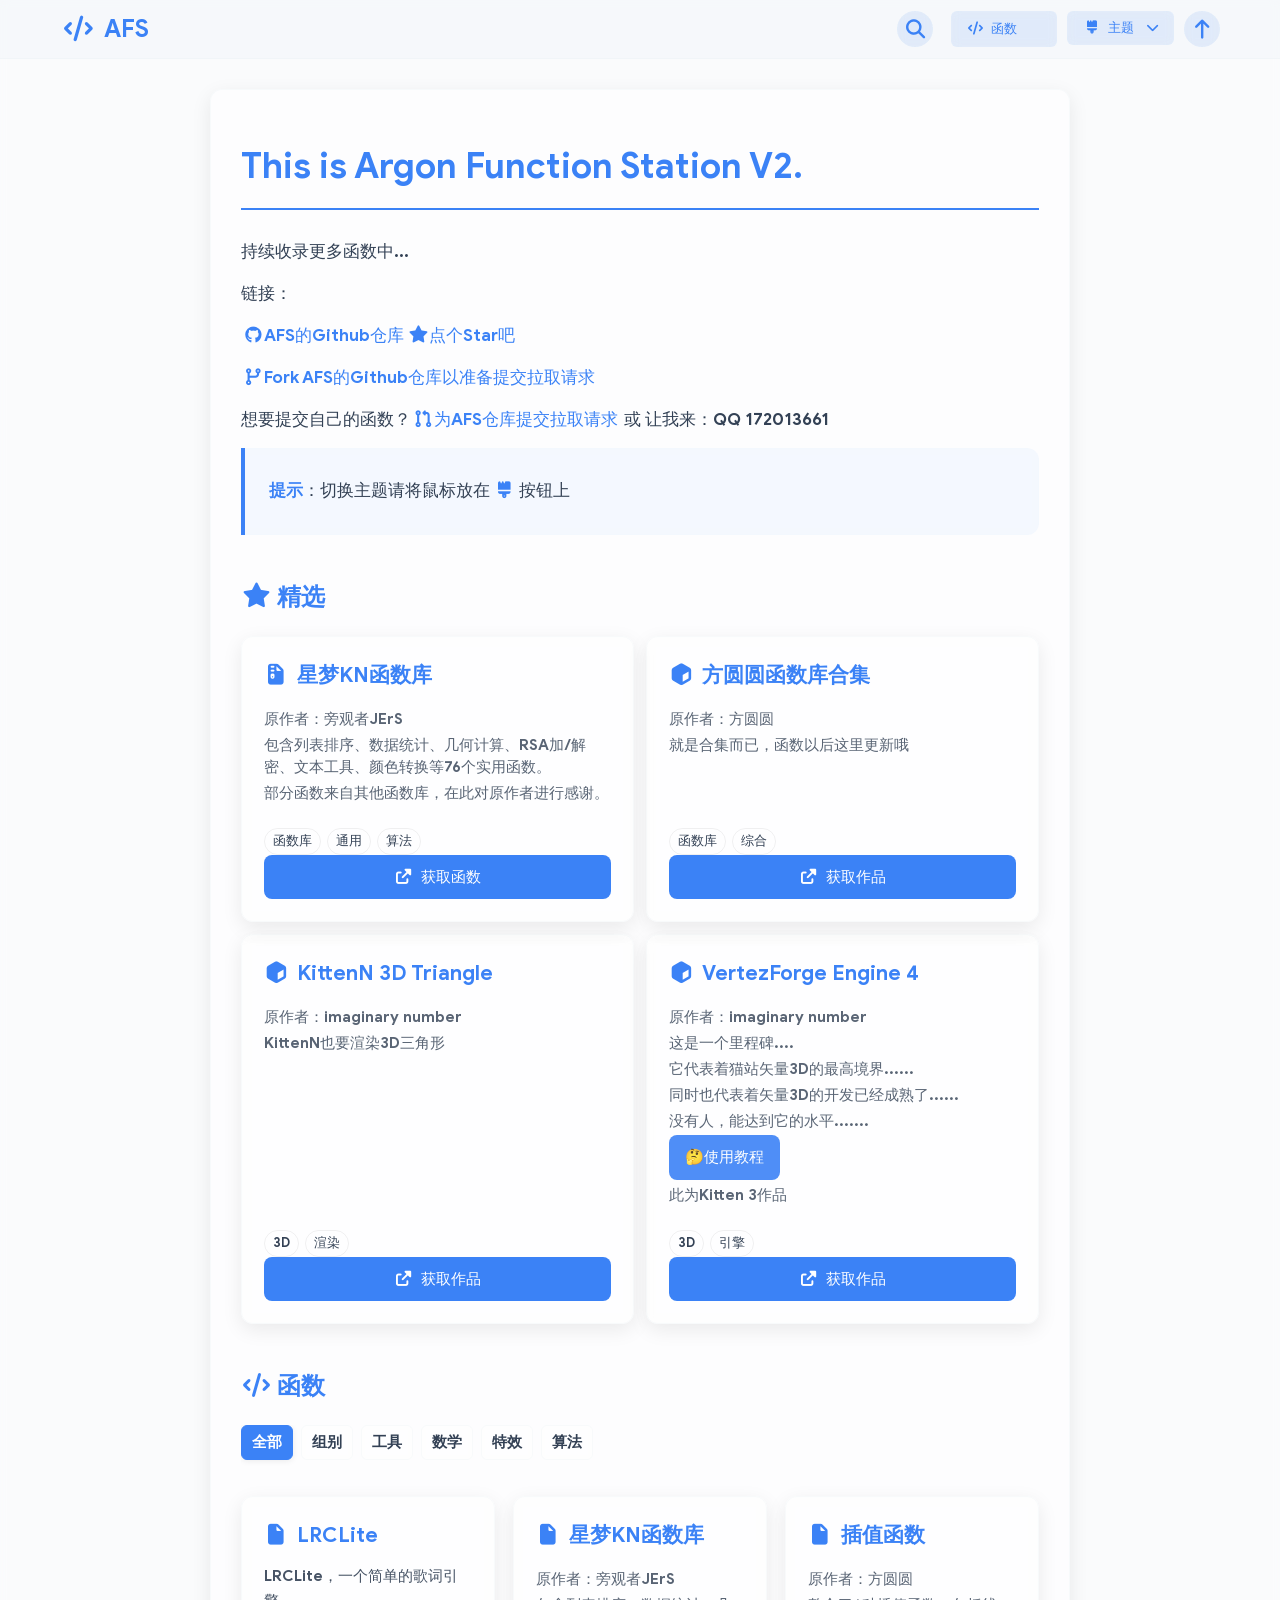
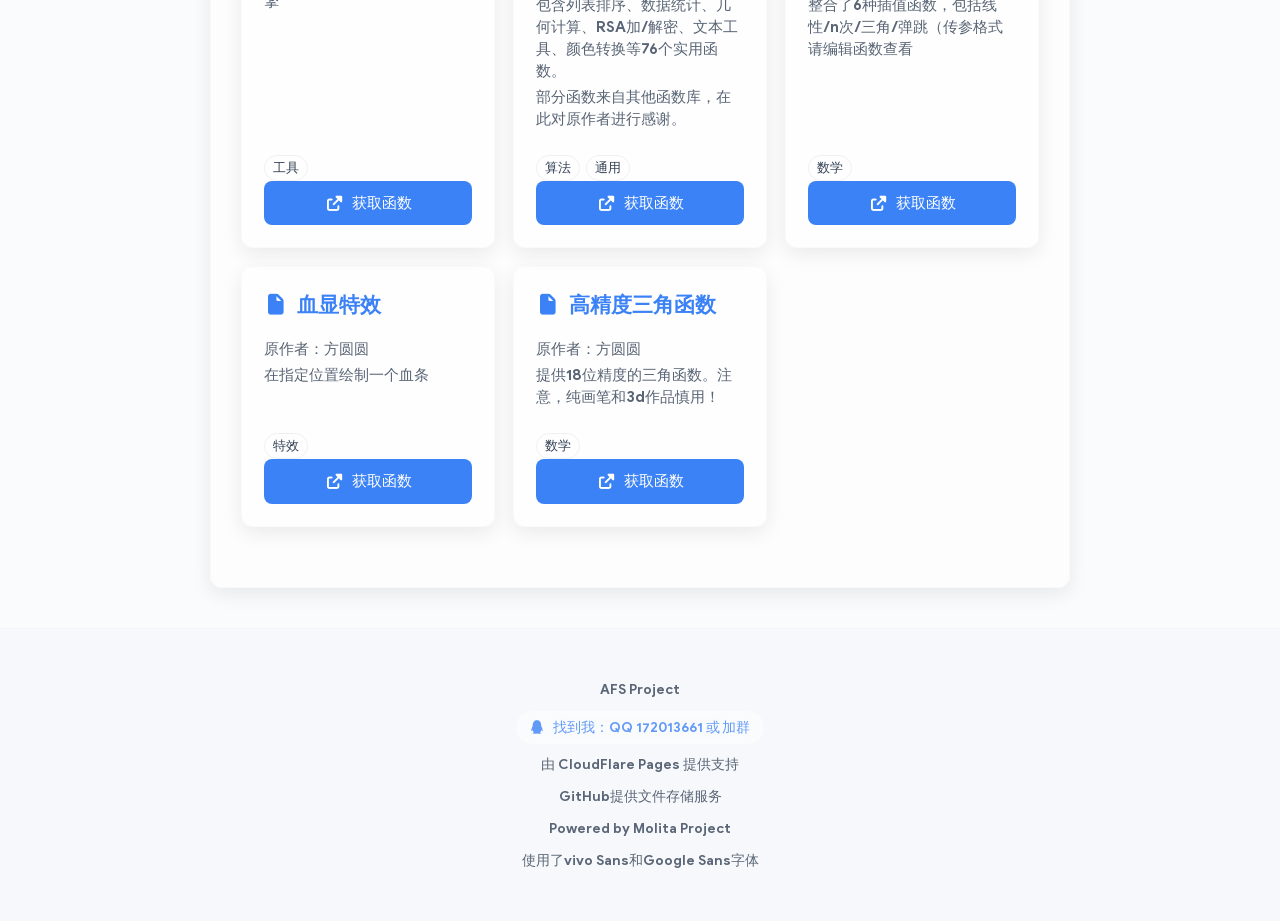
==== index.html @ f9ee5773 "Add files via upload" ====
<!DOCTYPE html>
<html lang="zh-CN">

<head>
    <meta charset="UTF-8" />
    <meta name="viewport" content="width=device-width, initial-scale=1.0" />
    <meta name="application-name" content="AFS" />
    <meta name="description" content="  各种函数" />
    <meta name="author" content="Argon" />
    <meta name="keywords" content="codemao, Codemao, 编程猫, AFS" />
    <title>AFS</title>
    <link rel="icon" href="logo.svg" />
    <link rel="stylesheet" href="css/style.css" />
    <link rel="stylesheet" href="css/font/font.css" />
    <link rel="stylesheet" href="css/font-awesome-7.1.0-all.min.css" />
    <script src="js/marked.min.js"></script>
    <script src="js/markdown.js"></script>
    <script src="js/title.js"></script>
    <style>
        /* 少量内联样式以保证分类条和精选显示正常（可迁移到 css/style.css） */
        .section-bar {
            display: flex;
            gap: 8px;
            align-items: center;
            flex-wrap: wrap;
            margin: 12px 0;
        }

        .category-button {
            padding: 6px 10px;
            border-radius: 6px;
            border: 1px solid var(--border-color);
            background: transparent;
            cursor: pointer;
            font-size: 0.95rem;
        }

        .category-button.active {
            background: var(--primary-color);
            color: white;
        }

        .tag {
            display: inline-block;
            padding: 2px 8px;
            border-radius: 999px;
            font-size: 0.8rem;
            margin-right: 6px;
            margin-top: 6px;
            border: 1px solid rgba(0, 0, 0, 0.06);
            cursor: pointer;
        }

        .featured-section {
            margin-bottom: 16px;
        }

        .category-group {
            margin-top: 1.2em;
            padding-top: 8px;
            border-top: 1px dashed rgba(0, 0, 0, 0.06);
        }

        .category-title {
            display: flex;
            align-items: center;
            gap: 8px;
            margin-bottom: 8px;
            font-weight: 600;
            color: var(--primary-color);
        }
    </style>
</head>

<body>
    <!-- 导航栏 -->
    <nav>
        <div class="nav-container">
            <a href="index.html" class="brand">
                <i class="fas fa-code"></i>
                <span>AFS</span>
            </a>
            <div class="nav-buttons">
                <div class="nav-search" id="nav-search">
                    <button class="theme-toggle" id="search-toggle" aria-label="打开搜索">
                        <i class="fas fa-search"></i>
                    </button>
                    <div class="search-wrapper" id="search-wrapper" aria-hidden="true">
                        <input id="nav-search-input" class="nav-search-input" type="search" placeholder="搜索函数名或描述…"
                            aria-label="搜索函数名或描述" />
                        <button id="nav-search-clear" class="theme-toggle" aria-label="清除搜索" title="清除">
                            <i class="fas fa-times"></i>
                        </button>
                    </div>
                </div>
                <button class="nav-button" id="scroll-to-resources">
                    <i class="fas fa-code"></i>
                    <span>函数</span>
                </button>
                <div class="dropdown">
                    <button class="nav-button dropdown-toggle">
                        <i class="fas fa-brush"></i>
                        <span>主题</span>
                        <i class="fas fa-chevron-down dropdown-arrow"></i>
                    </button>
                    <div class="dropdown-menu">
                        <div class="theme-mode-container"
                            style="padding: 12px 20px; border-bottom: 1px solid var(--border-color);">
                            <div class="theme-mode-option" id="follow-system-theme">
                                <i class="fas fa-check theme-mode-check"></i>
                                <span>跟随系统</span>
                            </div>
                            <div class="theme-mode-option" id="light-theme">
                                <i class="fas fa-check theme-mode-check"></i>
                                <span>浅色模式</span>
                            </div>
                            <div class="theme-mode-option" id="dark-theme">
                                <i class="fas fa-check theme-mode-check"></i>
                                <span>深色模式</span>
                            </div>
                        </div>
                        <div class="theme-switch-container" style="display: flex; gap: 10px; padding: 12px 20px;">
                            <div class="theme-option blue active" data-color-theme="blue">
                                <i class="fas fa-check"></i>
                            </div>
                            <div class="theme-option modern-black" data-color-theme="modern-black">
                                <i class="fas fa-check"></i>
                            </div>
                        </div>
                    </div>
                </div>
                <button class="back-to-top-nav" id="back-to-top-nav">
                    <i class="fas fa-arrow-up"></i>
                </button>
            </div>
    </nav>

    <!-- 主内容区 -->
    <main class="container">
        <div class="card">
            <article id="markdown-content"></article>

            <h2 style="margin-top: 1.8em; margin-bottom: 0.8em; color: var(--primary-color);">
                <i class="fas fa-star"></i> 精选
            </h2>

            <!-- 精选区（由 script.js 渲染） -->
            <div id="featured-container" class="featured-section"></div>

            <h2 id="resources-section" style="margin-top: 1.8em; margin-bottom: 0.8em; color: var(--primary-color);">
                <i class="fas fa-code"></i> 函数
            </h2>

            <!-- 分类导航条（由 script.js 生成） -->
            <div id="category-bar" class="section-bar" aria-label="函数分类"></div>

            <!-- 全部函数容器：内部按分类分组，每个分组有 id 以便滚动 -->
            <div id="resources-container" class="resources"></div>
        </div>
    </main>

    <!-- 页脚 -->
    <footer>
        <div class="container">
            <p>AFS Project</p>
            <div class="contact">
                <i class="fab fa-qq"></i>
                <span>找到我：QQ 172013661 或<a href="https://qm.qq.com/q/L2PsISMCeA">加群</a></span>
            </div>
            <p style="margin-top: 10px;">由 CloudFlare Pages 提供支持</p>
            <p style="margin-top: 10px;"> GitHub提供文件存储服务</p>
            <p style="margin-top: 10px;">Powered by Molita Project</p>
            <p style="margin-top: 10px;">使用了vivo Sans和Google Sans字体</p>
        </div>
    </footer>
    <script src="js/script.js"></script>
    <script src="js/Search.js"></script>
</body>

</html>
---- css/style.css ----
/* 基础样式 */
       :root {
           --bg-color: #f8fafc;
           --text-color: #334155;
           --card-bg: rgba(255, 255, 255, 0.5);
           --nav-bg: rgba(241, 245, 249, 0.5);
           --primary-color: #3b82f6;
           --secondary-color: #2563eb;
           --accent-color: #60a5fa;
           --border-color: rgba(226, 232, 240, 0.2);
           --border-radius: 12px;
           --transition-speed: 0.3s;
           --shadow: 0 6px 20px rgba(0, 0, 0, 0.08);
           --scrollbar-width: 14px;
           --blur-amount: 2px;
       }

       /* 滚动条样式 - 添加到:root变量之后 */
       /* 为html和body元素添加滚动条样式 */
       html::-webkit-scrollbar,
       body::-webkit-scrollbar {
           width: var(--scrollbar-width);
           height: var(--scrollbar-width);
       }

       html::-webkit-scrollbar-track,
       body::-webkit-scrollbar-track {
           background: transparent;
           border-radius: 10px;
       }

       html::-webkit-scrollbar-thumb,
       body::-webkit-scrollbar-thumb {
           background: rgba(59, 130, 246, 0.3);
           border-radius: 10px;
           border: 3px solid transparent;
           background-clip: padding-box;
       }

       html::-webkit-scrollbar-thumb:hover,
       body::-webkit-scrollbar-thumb:hover {
           background: rgba(59, 130, 246, 0.5);
           border: 2px solid transparent;
           background-clip: padding-box;
       }

       html::-webkit-scrollbar-thumb:active,
       body::-webkit-scrollbar-thumb:active {
           background: rgba(59, 130, 246, 0.7);
       }

       html::-webkit-scrollbar-corner,
       body::-webkit-scrollbar-corner {
           background: transparent;
       }

       /* 通用滚动条样式 */
       ::-webkit-scrollbar {
           width: var(--scrollbar-width);
           height: var(--scrollbar-width);
       }

       ::-webkit-scrollbar-track {
           background: transparent;
           border-radius: 10px;
       }

       ::-webkit-scrollbar-thumb {
           background: rgba(59, 130, 246, 0.3);
           border-radius: 10px;
           border: 3px solid transparent;
           background-clip: padding-box;
       }

       ::-webkit-scrollbar-thumb:hover {
           background: rgba(59, 130, 246, 0.5);
           border: 2px solid transparent;
           background-clip: padding-box;
       }

       ::-webkit-scrollbar-thumb:active {
           background: rgba(59, 130, 246, 0.7);
       }

       ::-webkit-scrollbar-corner {
           background: transparent;
       }

       /* Firefox滚动条样式 */
       html {
           scrollbar-width: thin;
           scrollbar-color: rgba(59, 130, 246, 0.3) transparent;
       }

       * {
           scrollbar-width: thin;
           scrollbar-color: rgba(59, 130, 246, 0.3) transparent;
       }

       /* 深色模式下的滚动条 */
       [data-theme="dark"] html::-webkit-scrollbar-thumb,
       [data-theme="dark"] body::-webkit-scrollbar-thumb {
           background: rgba(96, 165, 250, 0.3);
       }

       [data-theme="dark"] html::-webkit-scrollbar-thumb:hover,
       [data-theme="dark"] body::-webkit-scrollbar-thumb:hover {
           background: rgba(96, 165, 250, 0.5);
       }

       [data-theme="dark"] html::-webkit-scrollbar-thumb:active,
       [data-theme="dark"] body::-webkit-scrollbar-thumb:active {
           background: rgba(96, 165, 250, 0.7);
       }

       [data-theme="dark"] html {
           scrollbar-color: rgba(96, 165, 250, 0.3) transparent;
       }

       [data-theme="dark"] ::-webkit-scrollbar-thumb {
           background: rgba(96, 165, 250, 0.3);
       }

       [data-theme="dark"] ::-webkit-scrollbar-thumb:hover {
           background: rgba(96, 165, 250, 0.5);
       }

       [data-theme="dark"] ::-webkit-scrollbar-thumb:active {
           background: rgba(96, 165, 250, 0.7);
       }

       [data-theme="dark"] * {
           scrollbar-color: rgba(96, 165, 250, 0.3) transparent;
       }

       /* 现代黑主题下的滚动条 */
       [data-color-theme="modern-black"] html::-webkit-scrollbar-thumb,
       [data-color-theme="modern-black"] body::-webkit-scrollbar-thumb {
           background: rgba(51, 51, 51, 0.3);
       }

       [data-color-theme="modern-black"] html::-webkit-scrollbar-thumb:hover,
       [data-color-theme="modern-black"] body::-webkit-scrollbar-thumb:hover {
           background: rgba(51, 51, 51, 0.5);
       }

       [data-color-theme="modern-black"] html::-webkit-scrollbar-thumb:active,
       [data-color-theme="modern-black"] body::-webkit-scrollbar-thumb:active {
           background: rgba(51, 51, 51, 0.7);
       }

       [data-color-theme="modern-black"] html {
           scrollbar-color: rgba(51, 51, 51, 0.3) transparent;
       }

       [data-color-theme="modern-black"] ::-webkit-scrollbar-thumb {
           background: rgba(51, 51, 51, 0.3);
       }

       [data-color-theme="modern-black"] ::-webkit-scrollbar-thumb:hover {
           background: rgba(51, 51, 51, 0.5);
       }

       [data-color-theme="modern-black"] ::-webkit-scrollbar-thumb:active {
           background: rgba(51, 51, 51, 0.7);
       }

       [data-color-theme="modern-black"] * {
           scrollbar-color: rgba(51, 51, 51, 0.3) transparent;
       }

       /* 深色模式+现代黑主题组合下的滚动条 */
       [data-theme="dark"][data-color-theme="modern-black"] html::-webkit-scrollbar-thumb,
       [data-theme="dark"][data-color-theme="modern-black"] body::-webkit-scrollbar-thumb {
           background: rgba(241, 245, 249, 0.3);
       }

       [data-theme="dark"][data-color-theme="modern-black"] html::-webkit-scrollbar-thumb:hover,
       [data-theme="dark"][data-color-theme="modern-black"] body::-webkit-scrollbar-thumb:hover {
           background: rgba(241, 245, 249, 0.5);
       }

       [data-theme="dark"][data-color-theme="modern-black"] html::-webkit-scrollbar-thumb:active,
       [data-theme="dark"][data-color-theme="modern-black"] body::-webkit-scrollbar-thumb:active {
           background: rgba(241, 245, 249, 0.7);
       }

       [data-theme="dark"][data-color-theme="modern-black"] html {
           scrollbar-color: rgba(241, 245, 249, 0.3) transparent;
       }

       [data-theme="dark"][data-color-theme="modern-black"] ::-webkit-scrollbar-thumb {
           background: rgba(241, 245, 249, 0.3);
       }

       [data-theme="dark"][data-color-theme="modern-black"] ::-webkit-scrollbar-thumb:hover {
           background: rgba(241, 245, 249, 0.5);
       }

       [data-theme="dark"][data-color-theme="modern-black"] ::-webkit-scrollbar-thumb:active {
           background: rgba(241, 245, 249, 0.7);
       }

       [data-theme="dark"][data-color-theme="modern-black"] * {
           scrollbar-color: rgba(241, 245, 249, 0.3) transparent;
       }

       /* 深色模式 */
       [data-theme="dark"] {
           --bg-color: #0f172a;
           --text-color: #e2e8f0;
           --card-bg: rgba(30, 41, 59, 0.5);
           --nav-bg: rgba(30, 41, 59, 0.5);
           --primary-color: #60a5fa;
           --secondary-color: #3b82f6;
           --accent-color: #93c5fd;
           --border-color: rgb(51, 65, 85, 0.2);
           --shadow: 0 6px 20px rgba(0, 0, 0, 0.2);
       }

       /* 现代黑主题 */
       [data-color-theme="modern-black"] {
           --primary-color: #333333;
           --secondary-color: #222222;
           --accent-color: #444444;
       }

       * {
           margin: 0;
           padding: 0;
           box-sizing: border-box;
       }

       /* 模糊背景效果 */
       body::before {
           content: "";
           position: fixed;
           top: 0;
           left: 0;
           right: 0;
           bottom: 0;
           background: url('https://rba.kanostar.top/adapt') center/cover no-repeat;
           filter: blur(var(--blur-amount)) brightness(0.9);
           z-index: -1;
       }

       [data-theme="dark"] body::before {
           filter: blur(var(--blur-amount)) brightness(0.4);
       }

       body {
           background-color: var(--bg-color);
           color: var(--text-color);
           transition: background-color var(--transition-speed), color var(--transition-speed);
           min-height: 100vh;
           font-family: 'GoogleSans-Bold', 'vivoSans-Bold', sans-serif;
           line-height: 1.6;
           scroll-behavior: smooth;
           background: rgba(248, 250, 252, 0.7);
           backdrop-filter: blur(5px);
       }

       /* 导航栏样式 */
       nav {
           background-color: var(--nav-bg) !important;
           border-bottom: 1px solid var(--border-color);
           padding: 0.6rem 0;
           display: flex;
           align-items: center;
           position: sticky;
           top: 0;
           z-index: 100;
           backdrop-filter: blur(10px);
       }

       .nav-container {
           max-width: 1200px;
           margin: 0 auto;
           padding: 0 20px;
           width: 100%;
           display: flex;
           justify-content: space-between;
           align-items: center;
       }

       .brand {
           font-weight: 700;
           font-size: 1.5rem;
           color: var(--primary-color);
           display: flex;
           align-items: center;
           gap: 10px;
           text-decoration: none;
       }

       .brand i {
           font-size: 1.6rem;
       }

       .nav-buttons {
           display: flex;
           gap: 10px;
       }

       .nav-button {
           background: rgba(59, 130, 246, 0.1);
           border: none;
           border-radius: 6px;
           padding: 8px 16px;
           color: var(--primary-color);
           font-weight: 500;
           cursor: pointer;
           display: flex;
           align-items: center;
           gap: 8px;
           transition: all var(--transition-speed);
           backdrop-filter: blur(5px);
       }

       .nav-button:hover {
           background: rgba(59, 130, 246, 0.2);
           transform: translateY(-2px);
       }

       .theme-toggle {
           background: none;
           border: none;
           cursor: pointer;
           font-size: 1.3rem;
           padding: 6px 10px;
           border-radius: 50%;
           color: var(--text-color);
           transition: all var(--transition-speed);
           display: flex;
           align-items: center;
           justify-content: center;
           width: 36px;
           height: 36px;
           backdrop-filter: blur(5px);
       }

       .theme-toggle:hover {
           background-color: rgba(0, 0, 0, 0.05);
       }

       [data-theme="dark"] .theme-toggle:hover {
           background-color: rgba(255, 255, 255, 0.05);
       }

       /* 优化现代黑主题深色模式 */
       [data-theme="dark"][data-color-theme="modern-black"] {
           --text-color: #f8fafc;
           --card-bg: rgba(17, 24, 39, 0.5);
           --nav-bg: rgba(17, 24, 39, 0.5);
           --primary-color: #f1f5f9;
           --secondary-color: #e2e8f0;
       }

       /* 修复现代黑主题按钮文字颜色 */
       [data-theme="dark"][data-color-theme="modern-black"] .resource-card a {
           color: rgb(0, 0, 0) !important;
       }

       /* 内容区域 */
       .container {
           max-width: 900px;
           margin: 30px auto;
           padding: 0 20px;
           z-index: 10;
           /* 低于遮罩层 */
           position: relative;
       }

       .card {
           background: var(--card-bg);
           border-radius: var(--border-radius);
           padding: 30px;
           box-shadow: var(--shadow);
           transition: all var(--transition-speed);
           border: 1px solid var(--border-color);
           backdrop-filter: blur(10px);
       }

       /* Markdown内容样式 */
       #markdown-content {
           line-height: 1.7;
       }

       #markdown-content>* {
           margin: 0.7em 0;
       }

       #markdown-content h1 {
           font-size: 2.2rem;
           margin-top: 0.5em;
           margin-bottom: 0.8em;
           padding-bottom: 0.3em;
           color: var(--primary-color);
           border-bottom: 2px solid var(--primary-color);
       }

       #markdown-content h2 {
           font-size: 1.8rem;
           margin-top: 1.5em;
           margin-bottom: 0.8em;
           color: var(--primary-color);
       }

       #markdown-content p {
           margin: 0.8em 0;
           font-size: 1.05rem;
       }

       #markdown-content ul {
           margin: 0.8em 0;
           padding-left: 1.8em;
       }

       #markdown-content li {
           margin: 0.5em 0;
           font-size: 1.05rem;
       }

       #markdown-content li::marker {
           color: var(--primary-color);
       }

       #markdown-content hr {
           margin: 1.8em 0;
           border: none;
           border-top: 1px solid var(--border-color);
           height: 1px;
       }

       #markdown-content strong {
           color: var(--primary-color);
       }

       /* 引用区块 */
       blockquote {
           border-left: 4px solid var(--primary-color);
           margin: 1.5em 0;
           padding: 1em 1.5em;
           background-color: rgba(59, 130, 246, 0.05);
           border-radius: 0 var(--border-radius) var(--border-radius) 0;
           color: var(--text-color);
           backdrop-filter: blur(5px);
       }

       [data-theme="dark"] blockquote {
           background-color: rgba(59, 130, 246, 0.1);
       }

       /* 代码块样式 */
       pre {
           position: relative;
           padding: 1.4em !important;
           border-radius: var(--border-radius);
           overflow-x: auto;
           background-color: rgba(0, 0, 0, 0.03) !important;
           border: 1px solid var(--border-color);
           margin: 1.5em 0;
           font-size: 0.95rem;
           backdrop-filter: blur(5px);
       }

       [data-theme="dark"] pre {
           background-color: rgba(0, 0, 0, 0.15) !important;
       }

       .copy-btn {
           position: absolute;
           right: 12px;
           top: 12px;
           padding: 6px 12px;
           background: rgba(59, 130, 246, 0.1);
           border: none;
           border-radius: 6px;
           cursor: pointer;
           color: var(--primary-color);
           transition: all 0.2s;
           font-size: 0.85rem;
           display: flex;
           align-items: center;
           gap: 5px;
           font-weight: 500;
           backdrop-filter: blur(5px);
       }

       .copy-btn:hover {
           background: rgba(59, 130, 246, 0.2);
       }

       /* 函数卡片 */
       .resources {
           display: grid;
           grid-template-columns: repeat(auto-fill, minmax(240px, 1fr));
           gap: 24px;
           margin: 30px 0;
       }

       .resource-card {
           border-radius: var(--border-radius);
           padding: 22px;
           transition: all var(--transition-speed);
           box-shadow: var(--shadow);
           border: 1px solid var(--border-color);
           display: flex;
           flex-direction: column;
           backdrop-filter: blur(5px);
       }

       .resource-card:hover {
           transform: translateY(-5px);
           box-shadow: 0 10px 25px rgba(0, 0, 0, 0.08);
           border-color: var(--primary-color);
       }

       .resource-card h3 {
           color: var(--primary-color);
           margin-bottom: 12px;
           font-size: 1.3rem;
           display: flex;
           align-items: center;
           gap: 8px;
       }

       .resource-card p {
           color: var(--text-color);
           flex-grow: 1;
           margin-bottom: 15px;
           font-size: 0.95rem;
           opacity: 0.9;
       }

       .resource-card a {
           display: inline-flex;
           align-items: center;
           justify-content: center;
           gap: 8px;
           padding: 10px 16px;
           background: var(--primary-color);
           color: rgb(255, 255, 255);
           border-radius: 8px;
           text-decoration: none;
           font-weight: 500;
           transition: all var(--transition-speed);
           font-size: 0.95rem;
           margin-top: auto;
       }

       .resource-card a:hover {
           background: var(--secondary-color);
           transform: translateY(-2px);
       }

       /* 页脚样式 - 已优化 */
       footer {
           background-color: var(--nav-bg) !important;
           text-align: center;
           padding: 20px 0;
           margin-top: 40px;
           border-top: 1px solid var(--border-color);
           font-size: 0.85rem;
           color: var(--text-color);
           opacity: 0.8;
           backdrop-filter: blur(20px);
       }

       .contact {
           display: inline-flex;
           align-items: center;
           gap: 8px;
           background: rgba(255, 255, 255, 0.5);
           padding: 6px 12px;
           border-radius: 30px;
           margin-top: 10px;
           color: var(--primary-color);
           font-weight: 500;
           font-size: 0.85rem;
           backdrop-filter: blur(20px);
       }

       [data-theme="dark"][data-color-theme="modern-black"] .contact {
           color: var(--primary-color);
       }

       /* 返回顶部按钮 - 现在在导航栏中 */
       .back-to-top-nav {
           display: flex;
           align-items: center;
           justify-content: center;
           width: 36px;
           height: 36px;
           background: rgba(59, 130, 246, 0.1);
           color: var(--primary-color);
           border-radius: 50%;
           cursor: pointer;
           transition: all var(--transition-speed);
           border: none;
           font-size: 1.2rem;
           backdrop-filter: blur(5px);
       }

       .back-to-top-nav:hover {
           background: rgba(59, 130, 246, 0.2);
           transform: translateY(-2px);
       }

       /* 下拉菜单样式 */
       .dropdown {
           position: relative;
           display: inline-block;
       }

       .dropdown-toggle {
           position: relative;
           padding-right: 30px;
       }

       .dropdown-menu {
           display: none;
           position: absolute;
           right: 0;
           background: var(--card-bg);
           border: 1px solid var(--border-color);
           border-radius: var(--border-radius);
           padding: 8px 0;
           z-index: 9999;
           min-width: 160px;
           backdrop-filter: blur(10px);
           box-shadow: var(--shadow);
       }

       .dropdown-toggle {
           position: relative;
           padding-right: 10px;
           /* 减少右侧内边距 */
       }

       .dropdown-arrow {
           margin-left: 5px;
           font-size: 0.8rem;
           transition: transform 0.3s;
           position: absolute;
           /* 绝对定位 */
           right: 14px;
           /* 距离右侧 */
           top: 50%;
           /* 垂直居中 */
           transform: translateY(-50%);
       }

       /* 保持移动端隐藏 */
       @media (max-width: 768px) {
           .dropdown-arrow {
               display: none !important;
           }
       }

       /* 确保按钮文本和图标对齐 */
       .nav-button {
           position: relative;
           /* 为绝对定位的子元素提供参照 */
           padding-right: 40px;
           /* 给箭头留出空间 */
       }

       .dropdown-menu .dropdown-item {
           width: 100%;
           text-align: left;
           padding: 12px 20px;
           background: none;
           color: var(--primary-color);
       }

       .dropdown-menu .dropdown-item:hover {
           background: rgba(59, 130, 246, 0.1);
       }

       .dropdown:hover .dropdown-menu {
           display: block;
       }

       .theme-option {
           width: 40px;
           height: 40px;
           border-radius: 50%;
           border: 2px solid transparent;
           cursor: pointer;
           transition: all 0.2s;
           display: flex;
           align-items: center;
           justify-content: center;
           color: white;
       }

       .theme-option.active {
           border-color: var(--text-color);
           transform: scale(1.1);
           box-shadow: 0 0 10px rgba(0, 0, 0, 0.2);
       }

       .theme-option.blue {
           background: linear-gradient(135deg, #3b82f6, #2563eb);
       }

       .theme-option.modern-black {
           background: linear-gradient(135deg, #333333, #222222);
       }

       .theme-option i {
           opacity: 0;
           transition: opacity 0.2s;
       }

       .theme-option.active i {
           opacity: 1;
       }

       /* 响应式设计 */
       @media (max-width: 768px) {
           .container {
               padding: 0 15px;
           }

           .card {
               padding: 25px 20px;
           }

           .resources {
               grid-template-columns: 1fr;
               gap: 20px;
           }

           #markdown-content h1 {
               font-size: 1.9rem;
           }

           #markdown-content h2 {
               font-size: 1.6rem;
           }

           .nav-container {
               padding: 0 15px;
           }

           /* 窄屏幕下只显示图标 */
           .nav-button span {
               display: none;
           }

           .nav-button {
               padding: 8px;
               width: 36px;
               height: 36px;
               justify-content: center;
           }

           .dropdown .nav-button span {
               display: none;
           }

           /* 隐藏原来的返回顶部按钮 */
           .back-to-top {
               display: none;
           }
       }

       /* 错误消息样式 */
       .error-message {
           animation: fadeIn 0.3s ease;
       }

       @keyframes fadeIn {
           from {
               opacity: 0;
           }

           to {
               opacity: 1;
           }
       }

       /* 响应式调整 */
       @media (max-width: 768px) {
           .article-card {
               padding: 18px;
           }

           .article-card h3 {
               font-size: 1.2rem;
           }
       }

       /* 统一链接样式 - 添加到您的style.css文件中 */
       a {
           color: var(--primary-color);
           text-decoration: none;
           font-weight: 500;
           transition: all var(--transition-speed);
           position: relative;
           padding: 0 2px;
       }

       a:hover {
           color: var(--secondary-color);
           text-decoration: none;
       }

       a::after {
           position: absolute;
           bottom: -1px;
           left: 0;
           width: 100%;
           height: 1px;
           background-color: var(--primary-color);
           opacity: 0.5;
           transform: scaleX(0.95);
           transition: transform var(--transition-speed);
       }

       a:hover::after {
           transform: scaleX(1);
           opacity: 0.8;
       }

       /* 移除访问过的链接样式 */
       a:visited,
       a:visited:hover {
           color: var(--primary-color);
       }

       /* 确保函数卡片中的链接不受影响 */
       .resource-card a {
           color: white !important;
           text-decoration: none !important;
       }

       .resource-card a::after {
           display: none !important;
       }

       /* 函数描述样式 */
       .resource-description {
           color: var(--text-color);
           flex-grow: 1;
           margin-bottom: 15px;
           font-size: 0.95rem;
           opacity: 0.9;
       }

       .resource-description b {
           color: var(--primary-color);
           font-weight: 600;
       }

       .resource-description p {
           margin: 0.3em 0;
       }

       /* 函数更新通知动画 */
       @keyframes slideInRight {
           from {
               transform: translateX(100%);
               opacity: 0;
           }

           to {
               transform: translateX(0);
               opacity: 1;
           }
       }

       @keyframes fadeOut {
           from {
               opacity: 1;
           }

           to {
               opacity: 0;
           }
       }

       .theme-mode-option {
           display: flex;
           align-items: center;
           gap: 10px;
           padding: 8px 12px;
           border-radius: 6px;
           cursor: pointer;
           transition: background-color var(--transition-speed);
       }

       .theme-mode-option:hover {
           background-color: rgba(59, 130, 246, 0.1);
       }

       .theme-mode-check {
           opacity: 0;
           transition: opacity var(--transition-speed);
           color: var(--primary-color);
       }

       .theme-mode-option.active .theme-mode-check {
           opacity: 1;
       }

       /* ===== 分类 & 精选 布局修复补丁（追加） ===== */

       /* 把 resources 作为容器（每个 category-group 一行），内部不再直接做卡片网格 */
       .resources {
           display: block;
           /* 改为块级容器，按分组垂直排列 */
           gap: 0;
           margin: 30px 0;
           padding: 0;
       }

       /* 每个分类组的样式 */
       .category-group {
           margin: 22px 0;
           padding: 12px;
           border-radius: 12px;
           background: linear-gradient(180deg, rgba(255, 255, 255, 0.02), rgba(255, 255, 255, 0.00));
           border: 1px solid var(--border-color);
           backdrop-filter: blur(2px);
       }

       /* 分类标题 */
       .category-title {
           display: flex;
           align-items: center;
           gap: 10px;
           margin-bottom: 12px;
           font-size: 1.05rem;
           color: var(--primary-color);
       }

       /* 分类内的卡片列表：使用 grid 布局来排列卡片（每个分类独立响应） */
       .category-list {
           display: grid;
           grid-template-columns: repeat(auto-fill, minmax(240px, 1fr));
           gap: 18px;
       }

       /* 精选区域小卡片容器（保证横向换行并与资源卡样式一致） */
       .featured-section>div {
           display: flex;
           gap: 12px;
           flex-wrap: wrap;
           margin-bottom: 12px;
       }

       .featured-section .resource-card {
           min-width: 260px;
           max-width: 420px;
           flex: 1 1 260px;
       }

       /* 标签（tag）样式微调以避免过宽导致换行错位 */
       .tag {
           display: inline-block;
           padding: 4px 10px;
           border-radius: 999px;
           font-size: 0.82rem;
           margin-right: 8px;
           margin-top: 6px;
           border: 1px solid rgba(0, 0, 0, 0.06);
           cursor: pointer;
           background: transparent;
           white-space: nowrap;
       }

       /* 分类按钮栏：保证横向滚动 & 在窄屏下不会换行挤压布局 */
       #category-bar {
           overflow-x: auto;
           padding-bottom: 6px;
           -webkit-overflow-scrolling: touch;
       }

       #category-bar .category-button {
           flex: 0 0 auto;
       }

       /* 小屏幕优化：减少卡片内边距、保证 grid 最少一列 */
       @media (max-width: 768px) {
           .category-list {
               grid-template-columns: 1fr;
               gap: 14px;
           }

           .resource-card {
               padding: 16px;
           }

           .featured-section .resource-card {
               min-width: 100%;
               max-width: 100%;
               flex: 1 1 100%;
           }

           /* 让标签在手机上能换行但不撑破布局 */
           .tag {
               white-space: normal;
               display: inline-block;
               margin-bottom: 6px;
           }
       }

       /* 修复 resource-card 中 h3 图标与文字垂直偏移问题 */
       .resource-card h3 i {
           display: inline-flex;
           width: 1.2em;
           justify-content: center;
       }

       /* 避免 category-title 和 category-list 紧贴（视觉空间） */
       .category-group .category-title+.category-list {
           margin-top: 6px;
       }

       /* 在现代黑主题下的小调整（确保边框/背景对比） */
       [data-theme="dark"][data-color-theme="modern-black"] .category-group {
           border-color: rgba(255, 255, 255, 0.04);
           background: rgba(17, 24, 39, 0.35);
       }

       /* 如果你想让"全部"按钮在被选中时更明显 */
       .category-button.active {
           background: var(--primary-color);
           color: #fff;
           border-color: rgba(0, 0, 0, 0.06);
       }

       /* 保证 resource-description 的段落不会撑大卡片高度 */
       .resource-description p {
           margin: 0.25em 0;
           line-height: 1.45;
       }

       /* 结束补丁 */

       /* ===== 修复：分类按钮被选中时的字体颜色与对比度 ===== */

       /* 默认（浅色主题）非选中/选中样式 */
       .category-button {
           color: var(--text-color, #111);
           /* 非选中字体颜色 */
           background: transparent;
           border: 1px solid rgba(0, 0, 0, 0.06);
           transition: background .15s ease, color .15s ease, border-color .15s ease;
           backdrop-filter: blur(2px);
       }

       /* 被选中时确保足够对比度（使用 primary 作为背景，白色文字为回退） */
       .category-button.active {
           background: var(--primary-color, #2563eb);
           color: var(--on-primary, #fff);
           /* 如果你有 --on-primary 变量优先使用 */
           border-color: rgba(0, 0, 0, 0.06);
           box-shadow: 0 1px 6px rgba(0, 0, 0, 0.08);
       }

       /* 焦点与悬停的可访问性（键盘/鼠标） */
       .category-button:focus,
       .category-button:hover {
           outline: none;
           box-shadow: 0 0 0 3px rgba(37, 99, 235, 0.12);
       }

       /* 深色主题下覆盖，确保暗色背景时文字依然可读 */
       [data-theme="dark"] .category-button {
           color: var(--text-color-dark, #d1d5db);
           border-color: rgba(255, 255, 255, 0.04);
           background: transparent;
       }

       [data-theme="dark"] .category-button.active {
           background: var(--primary-color, #2563eb);
           color: #fff;
           /* 深色主题里直接用白色作为回退，保证对比 */
           border-color: rgba(255, 255, 255, 0.06);
       }

       /* 处理 modern-black 色系（如果你有特殊配色） */
       [data-color-theme="modern-black"] .category-button.active {
           background: var(--primary-color, #0ea5a3);
           color: #ffffff;
       }

       [data-theme="dark"][data-color-theme="modern-black"] .category-button.active {
           background: var(--primary-color, #0ea5a3);
           color: #000000;
       }

       /* 如果你的按钮文本被 icon 或小字体影响，这里保证可读性 */
       .category-button {
           font-weight: 600;
           font-size: 0.95rem;
       }

       /* 结束修复 */

       /* 确保分类组有适当的间距和滚动定位 */
       .category-group {
           margin: 22px 0;
           padding: 12px;
           border-radius: 12px;
           background: linear-gradient(180deg, rgba(255, 255, 255, 0.02), rgba(255, 255, 255, 0.00));
           border: 1px solid var(--border-color);
           backdrop-filter: blur(2px);
           scroll-margin-top: 80px;
           /* 为固定导航栏留出空间 */
       }

       /* 确保资源容器有适当的定位 */
       .resources {
           position: relative;
           min-height: 200px;
           /* 确保有足够高度 */
       }

       /* 修复可能影响滚动的样式 */
       html {
           scroll-behavior: smooth;
       }

       body {
           overflow-x: hidden;
       }

       /* ===== 分类筛选动画效果 ===== */

       /* 分类组的基础动画设置 */
       .category-group {
           animation: fadeInUp 0.4s ease-out forwards;
           margin: 22px 0;
           padding: 12px;
           border-radius: 12px;
           background: linear-gradient(180deg, rgba(255, 255, 255, 0.02), rgba(255, 255, 255, 0.00));
           border: 1px solid var(--border-color);
           backdrop-filter: blur(2px);
           transform-origin: top center;
           transition: all 0.3s ease-in-out;
       }

       /* 分类组隐藏时的状态 */
       .category-group[style*="display: none"] {
           display: block !important;
           /* 保持块级元素以应用动画 */
           animation: fadeOutUp 0.3s ease-in forwards;
           max-height: 0;
           margin: 0;
           padding: 0;
           opacity: 0;
           transform: scaleY(0.8) translateY(-10px);
           overflow: hidden;
           border: none;
           pointer-events: none;
       }

       /* 分类组显示时的状态 */
       .category-group:not([style*="display: none"]) {
           animation: fadeInUp 0.4s ease-out forwards;
           max-height: 2000px;
           /* 足够大的值容纳内容 */
           opacity: 1;
           transform: scaleY(1) translateY(0);
       }

       /* 淡入向上动画 */
       @keyframes fadeInUp {
           0% {
               opacity: 0;
               transform: scaleY(0.9) translateY(10px);
               max-height: 0;
               margin: 0;
               padding: 0;
           }

           50% {
               opacity: 0.5;
               transform: scaleY(0.95) translateY(5px);
           }

           100% {
               opacity: 1;
               transform: scaleY(1) translateY(0);
               max-height: 2000px;
               margin: 22px 0;
               padding: 12px;
           }
       }

       /* 淡出向上动画 */
       @keyframes fadeOutUp {
           0% {
               opacity: 1;
               transform: scaleY(1) translateY(0);
               max-height: 2000px;
               margin: 22px 0;
               padding: 12px;
           }

           50% {
               opacity: 0.5;
               transform: scaleY(0.95) translateY(5px);
           }

           100% {
               opacity: 0;
               transform: scaleY(0.9) translateY(-10px);
               max-height: 0;
               margin: 0;
               padding: 0;
           }
       }

       /* 分类卡片内部动画 */
       .category-list {
           display: grid;
           grid-template-columns: repeat(auto-fill, minmax(240px, 1fr));
           gap: 18px;
           animation: contentFadeIn 0.5s ease-out 0.1s both;
       }

       /* 卡片淡入动画 */
       .resource-card {
           animation: cardSlideIn 0.4s ease-out both;
       }

       /* 为每个卡片添加延迟，创建瀑布流效果 */
       .resource-card:nth-child(1) {
           animation-delay: 0.1s;
       }

       .resource-card:nth-child(2) {
           animation-delay: 0.15s;
       }

       .resource-card:nth-child(3) {
           animation-delay: 0.2s;
       }

       .resource-card:nth-child(4) {
           animation-delay: 0.25s;
       }

       .resource-card:nth-child(5) {
           animation-delay: 0.3s;
       }

       .resource-card:nth-child(6) {
           animation-delay: 0.35s;
       }

       .resource-card:nth-child(7) {
           animation-delay: 0.4s;
       }

       .resource-card:nth-child(8) {
           animation-delay: 0.45s;
       }

       /* 内容淡入动画 */
       @keyframes contentFadeIn {
           from {
               opacity: 0;
           }

           to {
               opacity: 1;
           }
       }

       /* 卡片滑入动画 */
       @keyframes cardSlideIn {
           from {
               opacity: 0;
               transform: translateY(15px) scale(0.95);
           }

           to {
               opacity: 1;
               transform: translateY(0) scale(1);
           }
       }

       /* 分类按钮的点击反馈 */
       .category-button {
           transition: all 0.2s ease;
           position: relative;
           overflow: hidden;
       }

       .category-button::after {
           content: '';
           position: absolute;
           top: 50%;
           left: 50%;
           width: 0;
           height: 0;
           border-radius: 50%;
           background: rgba(59, 130, 246, 0.1);
           transform: translate(-50%, -50%);
           transition: width 0.3s ease, height 0.3s ease;
       }

       .category-button:active::after {
           width: 100px;
           height: 100px;
       }

       /* 精选区域的动画 */
       .featured-section .resource-card {
           animation: featuredPulse 0.6s ease-out;
       }

       @keyframes featuredPulse {
           0% {
               box-shadow: 0 6px 20px rgba(0, 0, 0, 0.08);
           }

           50% {
               box-shadow: 0 6px 25px rgba(59, 130, 246, 0.2);
           }

           100% {
               box-shadow: 0 6px 20px rgba(0, 0, 0, 0.08);
           }
       }

       /* 标签的悬停动画 */
       .tag {
           transition: all 0.2s ease;
           position: relative;
       }

       .tag:hover {
           transform: translateY(-2px);
           box-shadow: 0 4px 8px rgba(0, 0, 0, 0.1);
       }

       .tag::before {
           content: '';
           position: absolute;
           top: 0;
           left: 0;
           right: 0;
           bottom: 0;
           border-radius: 999px;
           background: currentColor;
           opacity: 0;
           transition: opacity 0.2s ease;
       }

       .tag:hover::before {
           opacity: 0.1;
       }

       /* 确保动画在移动设备上性能良好 */
       @media (prefers-reduced-motion: reduce) {
           * {
               animation-duration: 0.01ms !important;
               animation-iteration-count: 1 !important;
               transition-duration: 0.01ms !important;
           }
       }

       /* 为分类切换添加页面过渡效果 */
       .resources {
           position: relative;
           min-height: 200px;
           transition: opacity 0.3s ease;
       }

       /* 加载状态的微调动画 */
       .resources .loading {
           animation: pulse 1.5s ease-in-out infinite;
       }

       @keyframes pulse {

           0%,
           100% {
               opacity: 1;
           }

           50% {
               opacity: 0.7;
           }
       }

       /* ===== 组别标签样式 ===== */

       /* 组别默认标签 */
       .group-default-tag {
           display: inline-block;
           padding: 4px 10px;
           border-radius: 999px;
           font-size: 0.82rem;
           margin-right: 8px;
           margin-top: 6px;
           border: 1px solid rgba(0, 0, 0, 0.06);
           background: rgba(59, 130, 246, 0.1);
           color: var(--primary-color);
           cursor: pointer;
           white-space: nowrap;
           transition: all 0.2s ease;
           font-weight: 500;
       }

       .group-default-tag:hover {
           background: rgba(59, 130, 246, 0.2);
           transform: translateY(-1px);
           box-shadow: 0 2px 6px rgba(0, 0, 0, 0.1);
       }

       /* 深色模式下的组别标签 */
       [data-theme="dark"] .group-default-tag {
           background: rgba(96, 165, 250, 0.15);
           color: var(--primary-color);
           border-color: rgba(255, 255, 255, 0.1);
       }

       /* 无组别的标签样式 */
       .no-group-tag {
           background: rgba(107, 114, 128, 0.1);
           color: #6b7280;
           border-color: rgba(107, 114, 128, 0.2);
       }

       .no-group-tag:hover {
           background: rgba(107, 114, 128, 0.2);
       }

       /* 全部按钮的默认样式 */
       .category-button.default-active {
           background: var(--primary-color);
           color: white;
           border-color: var(--primary-color);
       }

       /* 组别分类的特殊样式 */
       .category-group.has-groups {
           border-left: 3px solid var(--primary-color);
       }

       /* 无组别的特殊样式 */
       .category-group.no-groups {
           border-left: 3px solid #6b7280;
           opacity: 0.9;
       }

       /* 组别标题图标 */
       .category-title .group-icon {
           color: var(--primary-color);
       }

       .category-title .no-group-icon {
           color: #6b7280;
       }

       /* ===== 组别切换动画增强 ===== */

       /* 组别标签的特殊动画 */
       .group-default-tag {
           animation: pulseGlow 2s ease-in-out infinite;
       }

       @keyframes pulseGlow {

           0%,
           100% {
               box-shadow: 0 0 0 rgba(59, 130, 246, 0.4);
           }

           50% {
               box-shadow: 0 0 8px rgba(59, 130, 246, 0.6);
           }
       }

       /* 无组别标签的淡入效果 */
       .no-group-tag {
           animation: fadeInScale 0.5s ease-out;
       }

       @keyframes fadeInScale {
           from {
               opacity: 0;
               transform: scale(0.8);
           }

           to {
               opacity: 1;
               transform: scale(1);
           }
       }

       /* 分类组切换时的特殊效果 */
       .category-group.has-groups {
           animation: slideInFromLeft 0.5s ease-out;
       }

       .category-group.no-groups {
           animation: slideInFromRight 0.5s ease-out;
       }

       @keyframes slideInFromLeft {
           from {
               opacity: 0;
               transform: translateX(-20px);
           }

           to {
               opacity: 1;
               transform: translateX(0);
           }
       }

       @keyframes slideInFromRight {
           from {
               opacity: 0;
               transform: translateX(20px);
           }

           to {
               opacity: 1;
               transform: translateX(0);
           }
       }

       /* 全部按钮的激活状态增强 */
       .category-button.default-active {
           position: relative;
           overflow: hidden;
       }

       .category-button.default-active::before {
           content: '';
           position: absolute;
           top: 0;
           left: -100%;
           width: 100%;
           height: 100%;
           background: linear-gradient(90deg, transparent, rgba(255, 255, 255, 0.4), transparent);
           animation: shimmer 2s infinite;
       }

       @keyframes shimmer {
           0% {
               left: -100%;
           }

           100% {
               left: 100%;
           }
       }

       /* ===== 组别按钮特殊样式 ===== */

       /* 组别按钮激活状态 */
       .category-button[data-cat="__groups__"].active {
           background: var(--primary-color);
           color: white;
           border-color: var(--primary-color);
       }

       /* 全部按钮的默认激活样式 */
       .category-button.default-active.active {
           background: var(--primary-color);
           color: white;
           border-color: var(--primary-color);
       }

       /* 组别分类的特殊样式 */
       .category-group.has-groups {
           border-left: 3px solid var(--primary-color);
       }

       /* 无组别的特殊样式 */
       .category-group.no-groups {
           border-left: 3px solid #6b7280;
           opacity: 0.9;
       }

       /* 组别标题图标 */
       .category-title .group-icon {
           color: var(--primary-color);
       }

       .category-title .no-group-icon {
           color: #6b7280;
       }

       /* ===== 分类按钮样式修复 ===== */

       /* 分类按钮基础样式 */
       .category-button {
           padding: 6px 12px;
           border-radius: 6px;
           border: 1px solid var(--border-color);
           background: transparent;
           cursor: pointer;
           font-size: 0.95rem;
           transition: all 0.2s ease;
           color: var(--text-color);
       }

       /* 分类按钮激活状态 */
       .category-button.active {
           background: var(--primary-color);
           color: white;
           border-color: var(--primary-color);
       }

       /* 全部按钮的特殊激活样式 */
       .category-button.default-active.active {
           background: var(--primary-color);
           color: white;
           border-color: var(--primary-color);
           position: relative;
       }

       /* 组别按钮激活状态 */
       .category-button[data-cat="__groups__"].active {
           background: var(--primary-color);
           color: white;
           border-color: var(--primary-color);
       }

       /* 组别分类的特殊样式 */
       .category-group.has-groups {
           border-left: 3px solid var(--primary-color);
       }

       /* 无组别的特殊样式 */
       .category-group.no-groups {
           border-left: 3px solid #6b7280;
           opacity: 0.9;
       }

       /* 组别标题图标 */
       .category-title .group-icon {
           color: var(--primary-color);
       }

       .category-title .no-group-icon {
           color: #6b7280;
       }

       /* ===== 混合模式样式 ===== */

       /* 混合资源容器 */
       .mixed-resources {
           display: grid;
           grid-template-columns: repeat(auto-fill, minmax(240px, 1fr));
           gap: 18px;
           margin: 30px 0;
       }

       /* 混合模式下的卡片样式 */
       .mixed-resources .resource-card {
           animation: cardSlideIn 0.4s ease-out both;
       }

       /* 为混合模式下的每个卡片添加延迟，创建瀑布流效果 */
       .mixed-resources .resource-card:nth-child(1) {
           animation-delay: 0.1s;
       }

       .mixed-resources .resource-card:nth-child(2) {
           animation-delay: 0.15s;
       }

       .mixed-resources .resource-card:nth-child(3) {
           animation-delay: 0.2s;
       }

       .mixed-resources .resource-card:nth-child(4) {
           animation-delay: 0.25s;
       }

       .mixed-resources .resource-card:nth-child(5) {
           animation-delay: 0.3s;
       }

       .mixed-resources .resource-card:nth-child(6) {
           animation-delay: 0.35s;
       }

       .mixed-resources .resource-card:nth-child(7) {
           animation-delay: 0.4s;
       }

       .mixed-resources .resource-card:nth-child(8) {
           animation-delay: 0.45s;
       }

       /* 小屏幕优化 */
       @media (max-width: 768px) {
           .mixed-resources {
               grid-template-columns: 1fr;
               gap: 14px;
           }
       }

       /* ===== 主题适配修复补丁 ===== */

       /* 修复导航栏按钮在现代黑主题下的样式 */
       [data-color-theme="modern-black"] .nav-button {
           background: rgba(51, 51, 51, 0.1);
           color: var(--primary-color);
       }

       [data-color-theme="modern-black"] .nav-button:hover {
           background: rgba(51, 51, 51, 0.2);
       }

       /* 修复主题切换按钮在现代黑主题下的悬停效果 */
       [data-color-theme="modern-black"] .theme-toggle:hover {
           background-color: rgba(51, 51, 51, 0.1);
       }

       [data-theme="dark"][data-color-theme="modern-black"] .theme-toggle:hover {
           background-color: rgba(241, 245, 249, 0.1);
       }

       /* 修复下拉菜单在现代黑主题下的样式 */
       [data-color-theme="modern-black"] .dropdown-menu {
           background: var(--card-bg);
           border-color: var(--border-color);
       }

       [data-color-theme="modern-black"] .dropdown-menu .dropdown-item:hover {
           background: rgba(51, 51, 51, 0.1);
       }

       /* 修复主题模式选项在现代黑主题下的悬停效果 */
       [data-color-theme="modern-black"] .theme-mode-option:hover {
           background-color: rgba(51, 51, 51, 0.1);
       }

       /* 修复复制按钮在现代黑主题下的样式 */
       [data-color-theme="modern-black"] .copy-btn {
           background: rgba(51, 51, 51, 0.1);
           color: var(--primary-color);
       }

       [data-color-theme="modern-black"] .copy-btn:hover {
           background: rgba(51, 51, 51, 0.2);
       }

       /* 修复返回顶部按钮在现代黑主题下的样式 */
       [data-color-theme="modern-black"] .back-to-top-nav {
           background: rgba(51, 51, 51, 0.1);
           color: var(--primary-color);
       }

       [data-color-theme="modern-black"] .back-to-top-nav:hover {
           background: rgba(51, 51, 51, 0.2);
       }

       /* 修复引用区块在现代黑主题下的样式 */
       [data-color-theme="modern-black"] blockquote {
           background-color: rgba(51, 51, 51, 0.05);
           border-left-color: var(--primary-color);
       }

       [data-theme="dark"][data-color-theme="modern-black"] blockquote {
           background-color: rgba(51, 51, 51, 0.1);
       }

       /* 修复代码块在现代黑主题下的样式 */
       [data-color-theme="modern-black"] pre {
           background-color: rgba(51, 51, 51, 0.03) !important;
           border-color: var(--border-color);
       }

       [data-theme="dark"][data-color-theme="modern-black"] pre {
           background-color: rgba(51, 51, 51, 0.15) !important;
       }

       /* 修复分类按钮在现代黑主题下的样式 */
       [data-color-theme="modern-black"] .category-button {
           border-color: var(--border-color);
           color: var(--text-color);
       }

       [data-color-theme="modern-black"] .category-button.active {
           background: var(--primary-color);
           color: white;
           border-color: var(--primary-color);
       }

       /* 修复分类组在现代黑主题下的样式 */
       [data-color-theme="modern-black"] .category-group {
           border-color: var(--border-color);
           background: linear-gradient(180deg, rgba(51, 51, 51, 0.02), rgba(51, 51, 51, 0.00));
       }

       [data-theme="dark"][data-color-theme="modern-black"] .category-group {
           background: rgba(17, 24, 39, 0.35);
           border-color: rgba(241, 245, 249, 0.1);
       }

       /* 修复标签在现代黑主题下的样式 */
       [data-color-theme="modern-black"] .tag {
           border-color: rgba(51, 51, 51, 0.1);
       }

       [data-color-theme="modern-black"] .tag:hover {
           background: rgba(51, 51, 51, 0.1);
       }

       [data-theme="dark"][data-color-theme="modern-black"] .tag {
           border-color: rgba(241, 245, 249, 0.1);
       }

       [data-theme="dark"][data-color-theme="modern-black"] .tag:hover {
           background: rgba(241, 245, 249, 0.1);
       }

       /* 修复组别默认标签在现代黑主题下的样式 */
       [data-color-theme="modern-black"] .group-default-tag {
           background: rgba(51, 51, 51, 0.1);
           color: var(--primary-color);
           border-color: rgba(51, 51, 51, 0.1);
       }

       [data-color-theme="modern-black"] .group-default-tag:hover {
           background: rgba(51, 51, 51, 0.2);
       }

       [data-theme="dark"][data-color-theme="modern-black"] .group-default-tag {
           background: rgba(241, 245, 249, 0.15);
           color: var(--primary-color);
           border-color: rgba(241, 245, 249, 0.1);
       }

       [data-theme="dark"][data-color-theme="modern-black"] .group-default-tag:hover {
           background: rgba(241, 245, 249, 0.25);
       }

       /* 修复无组别标签在现代黑主题下的样式 */
       [data-color-theme="modern-black"] .no-group-tag {
           background: rgba(107, 114, 128, 0.1);
           color: #6b7280;
           border-color: rgba(107, 114, 128, 0.2);
       }

       [data-color-theme="modern-black"] .no-group-tag:hover {
           background: rgba(107, 114, 128, 0.2);
       }

       [data-theme="dark"][data-color-theme="modern-black"] .no-group-tag {
           background: rgba(107, 114, 128, 0.2);
           color: #9ca3af;
           border-color: rgba(107, 114, 128, 0.3);
       }

       [data-theme="dark"][data-color-theme="modern-black"] .no-group-tag:hover {
           background: rgba(107, 114, 128, 0.3);
       }

       /* 修复页脚联系信息在现代黑主题下的样式 */
       [data-color-theme="modern-black"] .contact {
           background: rgba(51, 51, 51, 0.1);
           color: var(--primary-color);
       }

       [data-theme="dark"][data-color-theme="modern-black"] .contact {
           background: rgba(241, 245, 249, 0.1);
           color: var(--primary-color);
       }

       /* 修复更新通知在现代黑主题下的样式 */
       [data-color-theme="modern-black"] .update-notification div {
           background: var(--primary-color);
           color: white;
       }

       /* 修复加载动画在现代黑主题下的颜色 */
       [data-color-theme="modern-black"] .fa-spinner {
           color: var(--primary-color);
       }

       /* 修复错误消息在现代黑主题下的样式 */
       [data-color-theme="modern-black"] .error-message {
           color: var(--text-color);
       }

       /* 修复混合模式容器在现代黑主题下的样式 */
       [data-color-theme="modern-black"] .mixed-resources {
           background: transparent;
       }

       /* 修复分类标题在现代黑主题下的图标颜色 */
       [data-color-theme="modern-black"] .category-title .group-icon {
           color: var(--primary-color);
       }

       [data-color-theme="modern-black"] .category-title .no-group-icon {
           color: #6b7280;
       }

       [data-theme="dark"][data-color-theme="modern-black"] .category-title .no-group-icon {
           color: #9ca3af;
       }

       /* 修复资源描述中的加粗文本在现代黑主题下的颜色 */
       [data-color-theme="modern-black"] .resource-description b {
           color: var(--primary-color);
       }

       /* 修复 Markdown 内容中的强调文本在现代黑主题下的颜色 */
       [data-color-theme="modern-black"] #markdown-content strong {
           color: var(--primary-color);
       }

       /* 修复列表标记颜色在现代黑主题下的样式 */
       [data-color-theme="modern-black"] #markdown-content li::marker {
           color: var(--primary-color);
       }

       /* 修复水平线在现代黑主题下的颜色 */
       [data-color-theme="modern-black"] #markdown-content hr {
           border-color: var(--border-color);
       }

       /* 修复链接下划线在现代黑主题下的颜色 */
       [data-color-theme="modern-black"] a::after {
           background-color: var(--primary-color);
       }

       /* 修复资源卡片悬停边框在现代黑主题下的颜色 */
       [data-color-theme="modern-black"] .resource-card:hover {
           border-color: var(--primary-color);
       }

       /* 修复精选区域动画在现代黑主题下的阴影 */
       [data-color-theme="modern-black"] .featured-section .resource-card {
           animation: featuredPulse 0.6s ease-out;
       }

       @keyframes featuredPulse {
           0% {
               box-shadow: var(--shadow);
           }

           50% {
               box-shadow: 0 6px 25px rgba(51, 51, 51, 0.2);
           }

           100% {
               box-shadow: var(--shadow);
           }
       }

       /* 修复分类按钮点击反馈在现代黑主题下的颜色 */
       [data-color-theme="modern-black"] .category-button::after {
           background: rgba(51, 51, 51, 0.1);
       }

       /* 修复分类按钮焦点样式在现代黑主题下的颜色 */
       [data-color-theme="modern-black"] .category-button:focus,
       [data-color-theme="modern-black"] .category-button:hover {
           box-shadow: 0 0 0 3px rgba(51, 51, 51, 0.12);
       }

       /* 修复全部按钮的激活状态在现代黑主题下的样式 */
       [data-color-theme="modern-black"] .category-button.default-active::before {
           background: linear-gradient(90deg, transparent, rgba(255, 255, 255, 0.4), transparent);
       }

       [data-theme="dark"][data-color-theme="modern-black"] .category-button.default-active::before {
           background: linear-gradient(90deg, transparent, rgba(255, 255, 255, 0.2), transparent);
       }

       /* 修复组别标签脉冲动画在现代黑主题下的颜色 */
       [data-color-theme="modern-black"] .group-default-tag {
           animation: pulseGlowModern 2s ease-in-out infinite;
       }

       @keyframes pulseGlowModern {

           0%,
           100% {
               box-shadow: 0 0 0 rgba(51, 51, 51, 0.4);
           }

           50% {
               box-shadow: 0 0 8px rgba(51, 51, 51, 0.6);
           }
       }

       [data-theme="dark"][data-color-theme="modern-black"] .group-default-tag {
           animation: pulseGlowDarkModern 2s ease-in-out infinite;
       }

       @keyframes pulseGlowDarkModern {

           0%,
           100% {
               box-shadow: 0 0 0 rgba(241, 245, 249, 0.4);
           }

           50% {
               box-shadow: 0 0 8px rgba(241, 245, 249, 0.6);
           }
       }

       /* 修复卡片滑入动画在现代黑主题下的表现 */
       [data-color-theme="modern-black"] .resource-card {
           animation: cardSlideIn 0.4s ease-out both;
       }

       /* 确保现代黑主题在浅色模式下也有良好的对比度 */
       [data-color-theme="modern-black"] {
           --text-color: #334155;
           /* 确保文字颜色在浅色背景下可见 */
       }

       [data-theme="dark"][data-color-theme="modern-black"] {
           --text-color: #f1f5f9;
           /* 深色模式下的文字颜色 */
       }

       /* 修复资源卡片链接文字颜色 - 确保在所有主题下都可见 */
       [data-color-theme="modern-black"] .resource-card a {
           color: white !important;
       }

       /* 结束主题适配修复 */

       /* ====== 导航栏搜索样式优化 ====== */
       .nav-search {
           display: flex;
           align-items: center;
           gap: 8px;
           position: relative;
       }

       /* 搜索切换按钮 - 与返回顶部按钮风格一致 */
       #search-toggle {
           display: flex;
           align-items: center;
           justify-content: center;
           width: 36px;
           height: 36px;
           background: rgba(59, 130, 246, 0.1);
           color: var(--primary-color);
           border-radius: 50%;
           cursor: pointer;
           transition: all var(--transition-speed);
           border: none;
           font-size: 1.2rem;
           backdrop-filter: blur(5px);
       }

       #search-toggle:hover {
           background: rgba(59, 130, 246, 0.2);
           transform: translateY(-2px);
       }

       /* 搜索包装器 */
       .search-wrapper {
           display: flex;
           align-items: center;
           gap: 6px;
           overflow: hidden;
           width: 0;
           transition: width 0.22s ease, opacity 0.18s ease;
           opacity: 0;
       }

       .search-wrapper[aria-hidden="false"] {
           width: 220px;
           opacity: 1;
       }

       /* 搜索输入框 */
       .nav-search-input {
           min-width: 0;
           width: 100%;
           padding: 8px 12px;
           border-radius: 8px;
           border: 1px solid var(--border-color);
           background: var(--card-bg);
           color: var(--text-color);
           outline: none;
           font-size: 0.95rem;
           transition: all var(--transition-speed);
           backdrop-filter: blur(10px);
       }

       .nav-search-input:focus {
           border-color: var(--primary-color);
           box-shadow: 0 0 0 3px rgba(59, 130, 246, 0.1);
       }

       .nav-search-input::placeholder {
           color: var(--text-color);
           opacity: 0.6;
       }

       /* 搜索清除按钮 */
       #nav-search-clear {
           display: flex;
           align-items: center;
           justify-content: center;
           width: 28px;
           height: 28px;
           background: rgba(59, 130, 246, 0.1);
           color: var(--primary-color);
           border-radius: 50%;
           cursor: pointer;
           transition: all var(--transition-speed);
           border: none;
           font-size: 0.9rem;
           backdrop-filter: blur(5px);
       }

       #nav-search-clear:hover {
           background: rgba(59, 130, 246, 0.2);
           transform: translateY(-1px);
       }

       /* 小屏幕适配 */
       @media (max-width: 768px) {
           .search-wrapper[aria-hidden="false"] {
               width: calc(100vw - 110px);
               position: absolute;
               left: 50%;
               transform: translateX(-50%);
               top: 56px;
               z-index: 120;
               padding: 8px;
               background: var(--card-bg);
               border-radius: 10px;
               box-shadow: var(--shadow);
               border: 1px solid var(--border-color);
           }

           .nav-button span {
               display: none;
           }
       }

       /* ====== 主题适配 ====== */

       /* 深色模式适配 */
       [data-theme="dark"] #search-toggle {
           background: rgba(96, 165, 250, 0.1);
           color: var(--primary-color);
       }

       [data-theme="dark"] #search-toggle:hover {
           background: rgba(96, 165, 250, 0.2);
       }

       [data-theme="dark"] #nav-search-clear {
           background: rgba(96, 165, 250, 0.1);
           color: var(--primary-color);
       }

       [data-theme="dark"] #nav-search-clear:hover {
           background: rgba(96, 165, 250, 0.2);
       }

       [data-theme="dark"] .nav-search-input {
           background: var(--card-bg);
           border-color: var(--border-color);
       }

       /* 现代黑主题适配 */
       [data-color-theme="modern-black"] #search-toggle {
           background: rgba(51, 51, 51, 0.1);
           color: var(--primary-color);
       }

       [data-color-theme="modern-black"] #search-toggle:hover {
           background: rgba(51, 51, 51, 0.2);
       }

       [data-color-theme="modern-black"] #nav-search-clear {
           background: rgba(51, 51, 51, 0.1);
           color: var(--primary-color);
       }

       [data-color-theme="modern-black"] #nav-search-clear:hover {
           background: rgba(51, 51, 51, 0.2);
       }

       [data-color-theme="modern-black"] .nav-search-input {
           background: var(--card-bg);
           border-color: var(--border-color);
       }

       /* 深色模式 + 现代黑主题组合适配 */
       [data-theme="dark"][data-color-theme="modern-black"] #search-toggle {
           background: rgba(241, 245, 249, 0.1);
           color: var(--primary-color);
       }

       [data-theme="dark"][data-color-theme="modern-black"] #search-toggle:hover {
           background: rgba(241, 245, 249, 0.2);
       }

       [data-theme="dark"][data-color-theme="modern-black"] #nav-search-clear {
           background: rgba(241, 245, 249, 0.1);
           color: var(--primary-color);
       }

       [data-theme="dark"][data-color-theme="modern-black"] #nav-search-clear:hover {
           background: rgba(241, 245, 249, 0.2);
       }

       [data-theme="dark"][data-color-theme="modern-black"] .nav-search-input {
           background: var(--card-bg);
           border-color: var(--border-color);
       }

       /* 搜索高亮样式 */
       .search-highlight {
           background: #fff59d;
           padding: 0 .15em;
           border-radius: 3px;
           color: inherit;
       }

       [data-theme="dark"] .search-highlight {
           background: #f59e0b;
           color: #000;
       }

       /* 隐藏的卡片（搜索无匹配） */
       .resource-card[aria-hidden="true"] {
           display: none !important;
       }

       /* ====== 导航栏搜索样式优化 ====== */
       .nav-search {
           display: flex;
           align-items: center;
           gap: 8px;
           position: relative;
       }

       /* 搜索切换按钮 - 与返回顶部按钮风格一致 */
       #search-toggle {
           display: flex;
           align-items: center;
           justify-content: center;
           width: 36px;
           height: 36px;
           background: rgba(59, 130, 246, 0.1);
           color: var(--primary-color);
           border-radius: 50%;
           cursor: pointer;
           transition: all var(--transition-speed);
           border: none;
           font-size: 1.2rem;
           backdrop-filter: blur(5px);
       }

       #search-toggle:hover {
           background: rgba(59, 130, 246, 0.2);
           transform: translateY(-2px);
       }

       /* 搜索包装器 */
       .search-wrapper {
           display: flex;
           align-items: center;
           gap: 0;
           overflow: hidden;
           width: 0;
           transition: width 0.22s ease, opacity 0.18s ease;
           opacity: 0;
           position: relative;
       }

       .search-wrapper[aria-hidden="false"] {
           width: 220px;
           opacity: 1;
       }

       /* 搜索输入框 - 增加右侧内边距给清除按钮留空间 */
       .nav-search-input {
           min-width: 0;
           width: 100%;
           padding: 8px 32px 8px 12px;
           border-radius: 8px;
           border: 1px solid var(--border-color);
           background: var(--card-bg);
           color: var(--text-color);
           outline: none;
           font-size: 0.95rem;
           transition: all var(--transition-speed);
           backdrop-filter: blur(10px);
       }

       .nav-search-input:focus {
           border-color: var(--primary-color);
           box-shadow: 0 0 0 3px rgba(59, 130, 246, 0.1);
       }

       .nav-search-input::placeholder {
           color: var(--text-color);
           opacity: 0.6;
       }

       /* 搜索清除按钮 - 合并到输入框内 */
       #nav-search-clear {
           display: flex;
           align-items: center;
           justify-content: center;
           width: 20px;
           height: 20px;
           background: rgba(59, 130, 246, 0.1);
           color: var(--primary-color);
           border-radius: 50%;
           cursor: pointer;
           transition: all var(--transition-speed);
           border: none;
           font-size: 0.7rem;
           backdrop-filter: blur(5px);
           position: absolute;
           right: 8px;
           top: 50%;
           transform: translateY(-50%);
           opacity: 0;
           pointer-events: none;
       }

       /* 当输入框有内容时显示清除按钮 */
       .search-wrapper:has(.nav-search-input:not(:placeholder-shown)) #nav-search-clear,
       .search-wrapper:has(.nav-search-input[value]:not([value=""])) #nav-search-clear {
           opacity: 1;
           pointer-events: all;
       }

       #nav-search-clear:hover {
           background: rgba(59, 130, 246, 0.2);
           transform: translateY(-50%) scale(1.1);
       }

       /* 小屏幕适配 */
       @media (max-width: 768px) {
           .search-wrapper[aria-hidden="false"] {
               width: calc(100vw - 110px);
               position: absolute;
               left: 50%;
               transform: translateX(-50%);
               top: 56px;
               z-index: 120;
               padding: 8px;
               background: var(--card-bg);
               border-radius: 10px;
               box-shadow: var(--shadow);
               border: 1px solid var(--border-color);
           }

           .nav-button span {
               display: none;
           }
       }

       /* ====== 主题适配 ====== */

       /* 深色模式适配 */
       [data-theme="dark"] #search-toggle {
           background: rgba(96, 165, 250, 0.1);
           color: var(--primary-color);
       }

       [data-theme="dark"] #search-toggle:hover {
           background: rgba(96, 165, 250, 0.2);
       }

       [data-theme="dark"] #nav-search-clear {
           background: rgba(96, 165, 250, 0.1);
           color: var(--primary-color);
       }

       [data-theme="dark"] #nav-search-clear:hover {
           background: rgba(96, 165, 250, 0.2);
       }

       [data-theme="dark"] .nav-search-input {
           background: var(--card-bg);
           border-color: var(--border-color);
       }

       /* 现代黑主题适配 */
       [data-color-theme="modern-black"] #search-toggle {
           background: rgba(51, 51, 51, 0.1);
           color: var(--primary-color);
       }

       [data-color-theme="modern-black"] #search-toggle:hover {
           background: rgba(51, 51, 51, 0.2);
       }

       [data-color-theme="modern-black"] #nav-search-clear {
           background: rgba(51, 51, 51, 0.1);
           color: var(--primary-color);
       }

       [data-color-theme="modern-black"] #nav-search-clear:hover {
           background: rgba(51, 51, 51, 0.2);
       }

       [data-color-theme="modern-black"] .nav-search-input {
           background: var(--card-bg);
           border-color: var(--border-color);
       }

       /* 深色模式 + 现代黑主题组合适配 */
       [data-theme="dark"][data-color-theme="modern-black"] #search-toggle {
           background: rgba(241, 245, 249, 0.1);
           color: var(--primary-color);
       }

       [data-theme="dark"][data-color-theme="modern-black"] #search-toggle:hover {
           background: rgba(241, 245, 249, 0.2);
       }

       [data-theme="dark"][data-color-theme="modern-black"] #nav-search-clear {
           background: rgba(241, 245, 249, 0.1);
           color: var(--primary-color);
       }

       [data-theme="dark"][data-color-theme="modern-black"] #nav-search-clear:hover {
           background: rgba(241, 245, 249, 0.2);
       }

       [data-theme="dark"][data-color-theme="modern-black"] .nav-search-input {
           background: var(--card-bg);
           border-color: var(--border-color);
       }

       /* 搜索高亮样式 */
       .search-highlight {
           background: #fff59d;
           padding: 0 .15em;
           border-radius: 3px;
           color: inherit;
       }

       [data-theme="dark"] .search-highlight {
           background: #f59e0b;
           color: #000;
       }

       /* 隐藏的卡片（搜索无匹配） */
       .resource-card[aria-hidden="true"] {
           display: none !important;
       }
---- css/font/font.css ----
@font-face {
  font-family: 'GoogleSans-Bold';
  src: url('GoogleSans-Bold.ttf') format('truetype');
  font-weight: normal;
  font-style: normal;
  font-display: swap; /* 控制字体加载期间的显示行为 */
}
@font-face {
  font-family: 'vivoSans-Bold';
  src: url('vivoSans-Bold.ttf') format('truetype');
  font-weight: normal;
  font-style: normal;
  font-display: swap; /* 控制字体加载期间的显示行为 */
}
  gsb-text {
  font-family: 'GoogleSans-Bold', sans-serif;
}
vsb-text {
  font-family: 'vivoSans-Bold', sans-serif;
}
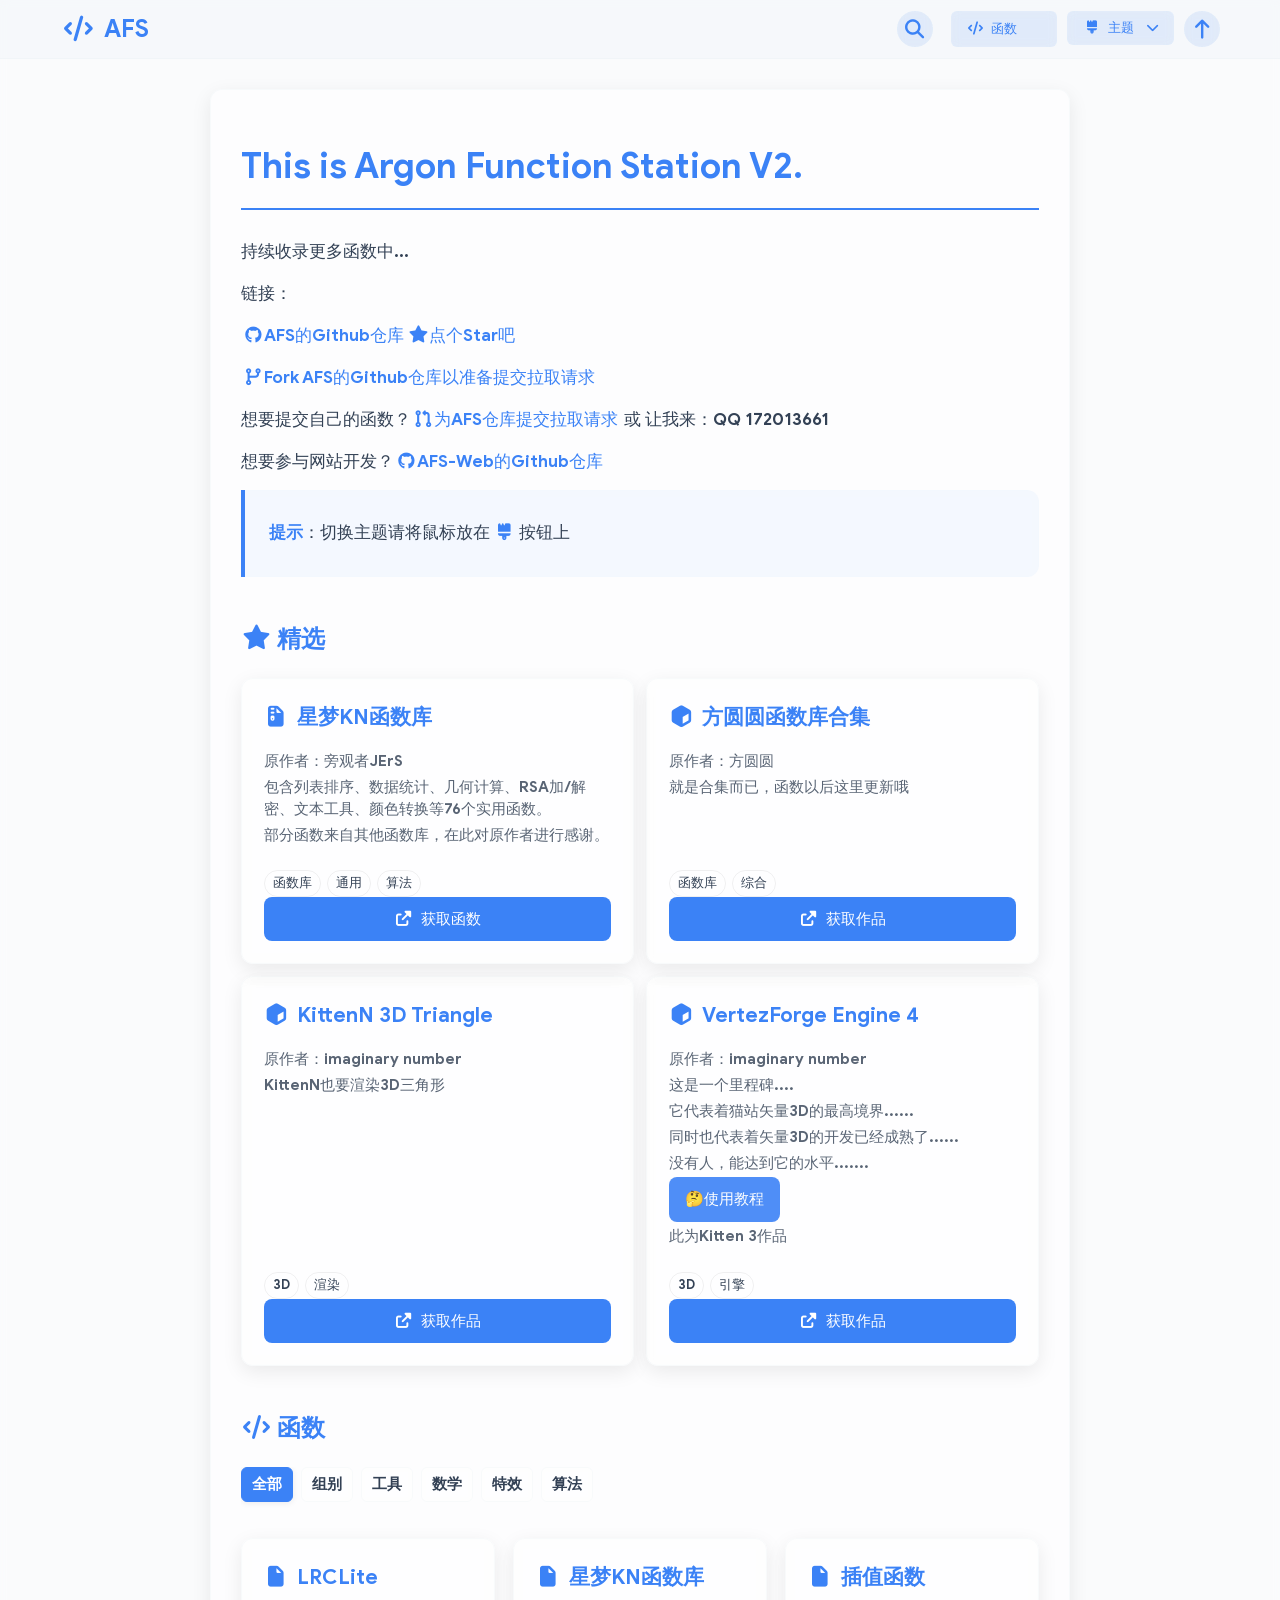
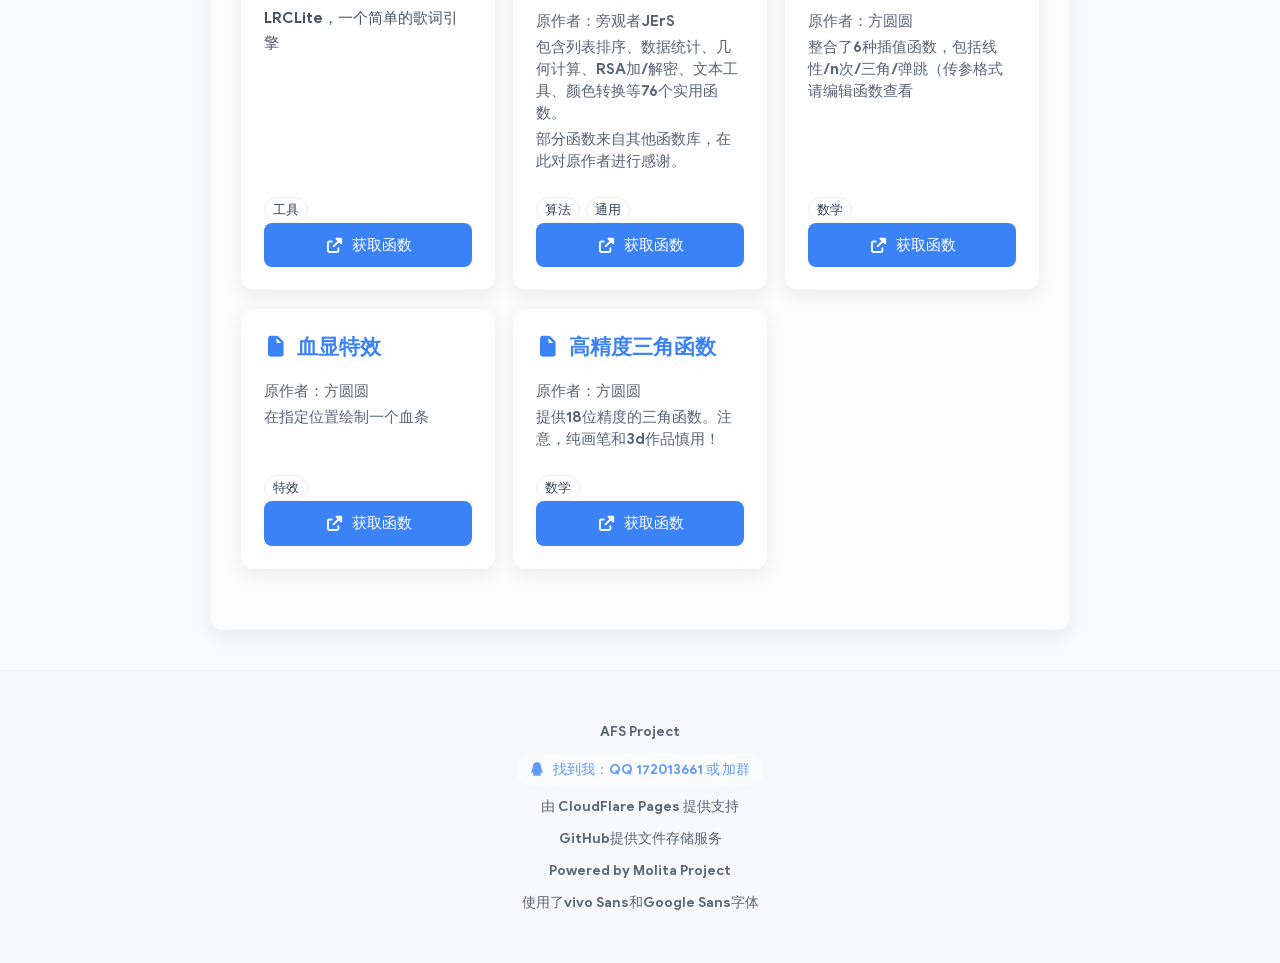
==== commit 1ffb487f: "加入几个检测提示" ====
--- a/index.html
+++ b/index.html
@@ -16,63 +16,74 @@
     <script src="js/marked.min.js"></script>
     <script src="js/markdown.js"></script>
     <script src="js/title.js"></script>
-    <style>
-        /* 少量内联样式以保证分类条和精选显示正常（可迁移到 css/style.css） */
-        .section-bar {
-            display: flex;
-            gap: 8px;
-            align-items: center;
-            flex-wrap: wrap;
-            margin: 12px 0;
-        }
+    <script>
+        (function () {
+            function cssVariablesSupported() {
+                return window.CSS && CSS.supports && CSS.supports('--a', '0');
+            }
 
-        .category-button {
-            padding: 6px 10px;
-            border-radius: 6px;
-            border: 1px solid var(--border-color);
-            background: transparent;
-            cursor: pointer;
-            font-size: 0.95rem;
-        }
+            function es2017Supported() {
+                try {
+                    new Function('async function test(){ await Promise.resolve(); }');
+                    return true;
+                } catch (e) {
+                    return false;
+                }
+            }
 
-        .category-button.active {
-            background: var(--primary-color);
-            color: white;
-        }
+            var supported =
+                'fetch' in window &&
+                'Promise' in window &&
+                'classList' in document.documentElement &&
+                cssVariablesSupported() &&
+                es2017Supported();
 
-        .tag {
-            display: inline-block;
-            padding: 2px 8px;
-            border-radius: 999px;
-            font-size: 0.8rem;
-            margin-right: 6px;
-            margin-top: 6px;
-            border: 1px solid rgba(0, 0, 0, 0.06);
-            cursor: pointer;
-        }
+            if (!supported) {
+                document.addEventListener('DOMContentLoaded', function () {
+                    var mask = document.getElementById('browser-unsupported-mask');
+                    if (mask) {
+                        mask.hidden = false;
+                        document.body.style.overflow = 'hidden';
+                    }
+                });
+            }
+        })();
+    </script>
 
-        .featured-section {
-            margin-bottom: 16px;
-        }
-
-        .category-group {
-            margin-top: 1.2em;
-            padding-top: 8px;
-            border-top: 1px dashed rgba(0, 0, 0, 0.06);
-        }
-
-        .category-title {
-            display: flex;
-            align-items: center;
-            gap: 8px;
-            margin-bottom: 8px;
-            font-weight: 600;
-            color: var(--primary-color);
-        }
-    </style>
 </head>
 
 <body>
+    <!-- 关闭JavaScript的提示 -->
+    <noscript>
+        <div class="noscript-mask">
+            <div class="noscript-content">
+                <i class="fas fa-triangle-exclamation noscript-icon"></i>
+                <p>
+                    咦？你是不是禁用了 JavaScript？AFS 需要使用 JavaScript 来正常运行哇，<br>
+                    请在 DevTools 中关闭「停用 JavaScript」选项并刷新
+                </p>
+            </div>
+        </div>
+    </noscript>
+
+    <!-- 浏览器不支持提示 -->
+    <div id="browser-unsupported-mask" hidden>
+        <div class="noscript-content">
+            <i class="fas fa-triangle-exclamation noscript-icon"></i>
+            <h3>浏览器版本过低</h3>
+            <p>
+                当前浏览器不支持 AFS 所需的现代 Web 技术。<br>
+                请升级浏览器或使用以下任意一种：
+            </p>
+            <ul style="text-align:left;margin-top:12px;">
+                <li>Chrome 61+</li>
+                <li>Firefox 60+</li>
+                <li>Edge 79+</li>
+                <li>Safari 12+</li>
+            </ul>
+        </div>
+    </div>
+
     <!-- 导航栏 -->
     <nav>
         <div class="nav-container">
--- a/css/style.css
+++ b/css/style.css
@@ -1,2461 +1,2557 @@
 /* 基础样式 */
-       :root {
-           --bg-color: #f8fafc;
-           --text-color: #334155;
-           --card-bg: rgba(255, 255, 255, 0.5);
-           --nav-bg: rgba(241, 245, 249, 0.5);
-           --primary-color: #3b82f6;
-           --secondary-color: #2563eb;
-           --accent-color: #60a5fa;
-           --border-color: rgba(226, 232, 240, 0.2);
-           --border-radius: 12px;
-           --transition-speed: 0.3s;
-           --shadow: 0 6px 20px rgba(0, 0, 0, 0.08);
-           --scrollbar-width: 14px;
-           --blur-amount: 2px;
-       }
-
-       /* 滚动条样式 - 添加到:root变量之后 */
-       /* 为html和body元素添加滚动条样式 */
-       html::-webkit-scrollbar,
-       body::-webkit-scrollbar {
-           width: var(--scrollbar-width);
-           height: var(--scrollbar-width);
-       }
-
-       html::-webkit-scrollbar-track,
-       body::-webkit-scrollbar-track {
-           background: transparent;
-           border-radius: 10px;
-       }
-
-       html::-webkit-scrollbar-thumb,
-       body::-webkit-scrollbar-thumb {
-           background: rgba(59, 130, 246, 0.3);
-           border-radius: 10px;
-           border: 3px solid transparent;
-           background-clip: padding-box;
-       }
-
-       html::-webkit-scrollbar-thumb:hover,
-       body::-webkit-scrollbar-thumb:hover {
-           background: rgba(59, 130, 246, 0.5);
-           border: 2px solid transparent;
-           background-clip: padding-box;
-       }
-
-       html::-webkit-scrollbar-thumb:active,
-       body::-webkit-scrollbar-thumb:active {
-           background: rgba(59, 130, 246, 0.7);
-       }
-
-       html::-webkit-scrollbar-corner,
-       body::-webkit-scrollbar-corner {
-           background: transparent;
-       }
-
-       /* 通用滚动条样式 */
-       ::-webkit-scrollbar {
-           width: var(--scrollbar-width);
-           height: var(--scrollbar-width);
-       }
-
-       ::-webkit-scrollbar-track {
-           background: transparent;
-           border-radius: 10px;
-       }
-
-       ::-webkit-scrollbar-thumb {
-           background: rgba(59, 130, 246, 0.3);
-           border-radius: 10px;
-           border: 3px solid transparent;
-           background-clip: padding-box;
-       }
-
-       ::-webkit-scrollbar-thumb:hover {
-           background: rgba(59, 130, 246, 0.5);
-           border: 2px solid transparent;
-           background-clip: padding-box;
-       }
-
-       ::-webkit-scrollbar-thumb:active {
-           background: rgba(59, 130, 246, 0.7);
-       }
-
-       ::-webkit-scrollbar-corner {
-           background: transparent;
-       }
-
-       /* Firefox滚动条样式 */
-       html {
-           scrollbar-width: thin;
-           scrollbar-color: rgba(59, 130, 246, 0.3) transparent;
-       }
-
-       * {
-           scrollbar-width: thin;
-           scrollbar-color: rgba(59, 130, 246, 0.3) transparent;
-       }
-
-       /* 深色模式下的滚动条 */
-       [data-theme="dark"] html::-webkit-scrollbar-thumb,
-       [data-theme="dark"] body::-webkit-scrollbar-thumb {
-           background: rgba(96, 165, 250, 0.3);
-       }
-
-       [data-theme="dark"] html::-webkit-scrollbar-thumb:hover,
-       [data-theme="dark"] body::-webkit-scrollbar-thumb:hover {
-           background: rgba(96, 165, 250, 0.5);
-       }
-
-       [data-theme="dark"] html::-webkit-scrollbar-thumb:active,
-       [data-theme="dark"] body::-webkit-scrollbar-thumb:active {
-           background: rgba(96, 165, 250, 0.7);
-       }
-
-       [data-theme="dark"] html {
-           scrollbar-color: rgba(96, 165, 250, 0.3) transparent;
-       }
-
-       [data-theme="dark"] ::-webkit-scrollbar-thumb {
-           background: rgba(96, 165, 250, 0.3);
-       }
-
-       [data-theme="dark"] ::-webkit-scrollbar-thumb:hover {
-           background: rgba(96, 165, 250, 0.5);
-       }
-
-       [data-theme="dark"] ::-webkit-scrollbar-thumb:active {
-           background: rgba(96, 165, 250, 0.7);
-       }
-
-       [data-theme="dark"] * {
-           scrollbar-color: rgba(96, 165, 250, 0.3) transparent;
-       }
-
-       /* 现代黑主题下的滚动条 */
-       [data-color-theme="modern-black"] html::-webkit-scrollbar-thumb,
-       [data-color-theme="modern-black"] body::-webkit-scrollbar-thumb {
-           background: rgba(51, 51, 51, 0.3);
-       }
-
-       [data-color-theme="modern-black"] html::-webkit-scrollbar-thumb:hover,
-       [data-color-theme="modern-black"] body::-webkit-scrollbar-thumb:hover {
-           background: rgba(51, 51, 51, 0.5);
-       }
-
-       [data-color-theme="modern-black"] html::-webkit-scrollbar-thumb:active,
-       [data-color-theme="modern-black"] body::-webkit-scrollbar-thumb:active {
-           background: rgba(51, 51, 51, 0.7);
-       }
-
-       [data-color-theme="modern-black"] html {
-           scrollbar-color: rgba(51, 51, 51, 0.3) transparent;
-       }
-
-       [data-color-theme="modern-black"] ::-webkit-scrollbar-thumb {
-           background: rgba(51, 51, 51, 0.3);
-       }
-
-       [data-color-theme="modern-black"] ::-webkit-scrollbar-thumb:hover {
-           background: rgba(51, 51, 51, 0.5);
-       }
-
-       [data-color-theme="modern-black"] ::-webkit-scrollbar-thumb:active {
-           background: rgba(51, 51, 51, 0.7);
-       }
-
-       [data-color-theme="modern-black"] * {
-           scrollbar-color: rgba(51, 51, 51, 0.3) transparent;
-       }
-
-       /* 深色模式+现代黑主题组合下的滚动条 */
-       [data-theme="dark"][data-color-theme="modern-black"] html::-webkit-scrollbar-thumb,
-       [data-theme="dark"][data-color-theme="modern-black"] body::-webkit-scrollbar-thumb {
-           background: rgba(241, 245, 249, 0.3);
-       }
-
-       [data-theme="dark"][data-color-theme="modern-black"] html::-webkit-scrollbar-thumb:hover,
-       [data-theme="dark"][data-color-theme="modern-black"] body::-webkit-scrollbar-thumb:hover {
-           background: rgba(241, 245, 249, 0.5);
-       }
-
-       [data-theme="dark"][data-color-theme="modern-black"] html::-webkit-scrollbar-thumb:active,
-       [data-theme="dark"][data-color-theme="modern-black"] body::-webkit-scrollbar-thumb:active {
-           background: rgba(241, 245, 249, 0.7);
-       }
-
-       [data-theme="dark"][data-color-theme="modern-black"] html {
-           scrollbar-color: rgba(241, 245, 249, 0.3) transparent;
-       }
-
-       [data-theme="dark"][data-color-theme="modern-black"] ::-webkit-scrollbar-thumb {
-           background: rgba(241, 245, 249, 0.3);
-       }
-
-       [data-theme="dark"][data-color-theme="modern-black"] ::-webkit-scrollbar-thumb:hover {
-           background: rgba(241, 245, 249, 0.5);
-       }
-
-       [data-theme="dark"][data-color-theme="modern-black"] ::-webkit-scrollbar-thumb:active {
-           background: rgba(241, 245, 249, 0.7);
-       }
-
-       [data-theme="dark"][data-color-theme="modern-black"] * {
-           scrollbar-color: rgba(241, 245, 249, 0.3) transparent;
-       }
-
-       /* 深色模式 */
-       [data-theme="dark"] {
-           --bg-color: #0f172a;
-           --text-color: #e2e8f0;
-           --card-bg: rgba(30, 41, 59, 0.5);
-           --nav-bg: rgba(30, 41, 59, 0.5);
-           --primary-color: #60a5fa;
-           --secondary-color: #3b82f6;
-           --accent-color: #93c5fd;
-           --border-color: rgb(51, 65, 85, 0.2);
-           --shadow: 0 6px 20px rgba(0, 0, 0, 0.2);
-       }
-
-       /* 现代黑主题 */
-       [data-color-theme="modern-black"] {
-           --primary-color: #333333;
-           --secondary-color: #222222;
-           --accent-color: #444444;
-       }
-
-       * {
-           margin: 0;
-           padding: 0;
-           box-sizing: border-box;
-       }
-
-       /* 模糊背景效果 */
-       body::before {
-           content: "";
-           position: fixed;
-           top: 0;
-           left: 0;
-           right: 0;
-           bottom: 0;
-           background: url('https://rba.kanostar.top/adapt') center/cover no-repeat;
-           filter: blur(var(--blur-amount)) brightness(0.9);
-           z-index: -1;
-       }
-
-       [data-theme="dark"] body::before {
-           filter: blur(var(--blur-amount)) brightness(0.4);
-       }
-
-       body {
-           background-color: var(--bg-color);
-           color: var(--text-color);
-           transition: background-color var(--transition-speed), color var(--transition-speed);
-           min-height: 100vh;
-           font-family: 'GoogleSans-Bold', 'vivoSans-Bold', sans-serif;
-           line-height: 1.6;
-           scroll-behavior: smooth;
-           background: rgba(248, 250, 252, 0.7);
-           backdrop-filter: blur(5px);
-       }
-
-       /* 导航栏样式 */
-       nav {
-           background-color: var(--nav-bg) !important;
-           border-bottom: 1px solid var(--border-color);
-           padding: 0.6rem 0;
-           display: flex;
-           align-items: center;
-           position: sticky;
-           top: 0;
-           z-index: 100;
-           backdrop-filter: blur(10px);
-       }
-
-       .nav-container {
-           max-width: 1200px;
-           margin: 0 auto;
-           padding: 0 20px;
-           width: 100%;
-           display: flex;
-           justify-content: space-between;
-           align-items: center;
-       }
-
-       .brand {
-           font-weight: 700;
-           font-size: 1.5rem;
-           color: var(--primary-color);
-           display: flex;
-           align-items: center;
-           gap: 10px;
-           text-decoration: none;
-       }
-
-       .brand i {
-           font-size: 1.6rem;
-       }
-
-       .nav-buttons {
-           display: flex;
-           gap: 10px;
-       }
-
-       .nav-button {
-           background: rgba(59, 130, 246, 0.1);
-           border: none;
-           border-radius: 6px;
-           padding: 8px 16px;
-           color: var(--primary-color);
-           font-weight: 500;
-           cursor: pointer;
-           display: flex;
-           align-items: center;
-           gap: 8px;
-           transition: all var(--transition-speed);
-           backdrop-filter: blur(5px);
-       }
-
-       .nav-button:hover {
-           background: rgba(59, 130, 246, 0.2);
-           transform: translateY(-2px);
-       }
-
-       .theme-toggle {
-           background: none;
-           border: none;
-           cursor: pointer;
-           font-size: 1.3rem;
-           padding: 6px 10px;
-           border-radius: 50%;
-           color: var(--text-color);
-           transition: all var(--transition-speed);
-           display: flex;
-           align-items: center;
-           justify-content: center;
-           width: 36px;
-           height: 36px;
-           backdrop-filter: blur(5px);
-       }
-
-       .theme-toggle:hover {
-           background-color: rgba(0, 0, 0, 0.05);
-       }
-
-       [data-theme="dark"] .theme-toggle:hover {
-           background-color: rgba(255, 255, 255, 0.05);
-       }
-
-       /* 优化现代黑主题深色模式 */
-       [data-theme="dark"][data-color-theme="modern-black"] {
-           --text-color: #f8fafc;
-           --card-bg: rgba(17, 24, 39, 0.5);
-           --nav-bg: rgba(17, 24, 39, 0.5);
-           --primary-color: #f1f5f9;
-           --secondary-color: #e2e8f0;
-       }
-
-       /* 修复现代黑主题按钮文字颜色 */
-       [data-theme="dark"][data-color-theme="modern-black"] .resource-card a {
-           color: rgb(0, 0, 0) !important;
-       }
-
-       /* 内容区域 */
-       .container {
-           max-width: 900px;
-           margin: 30px auto;
-           padding: 0 20px;
-           z-index: 10;
-           /* 低于遮罩层 */
-           position: relative;
-       }
-
-       .card {
-           background: var(--card-bg);
-           border-radius: var(--border-radius);
-           padding: 30px;
-           box-shadow: var(--shadow);
-           transition: all var(--transition-speed);
-           border: 1px solid var(--border-color);
-           backdrop-filter: blur(10px);
-       }
-
-       /* Markdown内容样式 */
-       #markdown-content {
-           line-height: 1.7;
-       }
-
-       #markdown-content>* {
-           margin: 0.7em 0;
-       }
-
-       #markdown-content h1 {
-           font-size: 2.2rem;
-           margin-top: 0.5em;
-           margin-bottom: 0.8em;
-           padding-bottom: 0.3em;
-           color: var(--primary-color);
-           border-bottom: 2px solid var(--primary-color);
-       }
-
-       #markdown-content h2 {
-           font-size: 1.8rem;
-           margin-top: 1.5em;
-           margin-bottom: 0.8em;
-           color: var(--primary-color);
-       }
-
-       #markdown-content p {
-           margin: 0.8em 0;
-           font-size: 1.05rem;
-       }
-
-       #markdown-content ul {
-           margin: 0.8em 0;
-           padding-left: 1.8em;
-       }
-
-       #markdown-content li {
-           margin: 0.5em 0;
-           font-size: 1.05rem;
-       }
-
-       #markdown-content li::marker {
-           color: var(--primary-color);
-       }
-
-       #markdown-content hr {
-           margin: 1.8em 0;
-           border: none;
-           border-top: 1px solid var(--border-color);
-           height: 1px;
-       }
-
-       #markdown-content strong {
-           color: var(--primary-color);
-       }
-
-       /* 引用区块 */
-       blockquote {
-           border-left: 4px solid var(--primary-color);
-           margin: 1.5em 0;
-           padding: 1em 1.5em;
-           background-color: rgba(59, 130, 246, 0.05);
-           border-radius: 0 var(--border-radius) var(--border-radius) 0;
-           color: var(--text-color);
-           backdrop-filter: blur(5px);
-       }
-
-       [data-theme="dark"] blockquote {
-           background-color: rgba(59, 130, 246, 0.1);
-       }
-
-       /* 代码块样式 */
-       pre {
-           position: relative;
-           padding: 1.4em !important;
-           border-radius: var(--border-radius);
-           overflow-x: auto;
-           background-color: rgba(0, 0, 0, 0.03) !important;
-           border: 1px solid var(--border-color);
-           margin: 1.5em 0;
-           font-size: 0.95rem;
-           backdrop-filter: blur(5px);
-       }
-
-       [data-theme="dark"] pre {
-           background-color: rgba(0, 0, 0, 0.15) !important;
-       }
-
-       .copy-btn {
-           position: absolute;
-           right: 12px;
-           top: 12px;
-           padding: 6px 12px;
-           background: rgba(59, 130, 246, 0.1);
-           border: none;
-           border-radius: 6px;
-           cursor: pointer;
-           color: var(--primary-color);
-           transition: all 0.2s;
-           font-size: 0.85rem;
-           display: flex;
-           align-items: center;
-           gap: 5px;
-           font-weight: 500;
-           backdrop-filter: blur(5px);
-       }
-
-       .copy-btn:hover {
-           background: rgba(59, 130, 246, 0.2);
-       }
-
-       /* 函数卡片 */
-       .resources {
-           display: grid;
-           grid-template-columns: repeat(auto-fill, minmax(240px, 1fr));
-           gap: 24px;
-           margin: 30px 0;
-       }
-
-       .resource-card {
-           border-radius: var(--border-radius);
-           padding: 22px;
-           transition: all var(--transition-speed);
-           box-shadow: var(--shadow);
-           border: 1px solid var(--border-color);
-           display: flex;
-           flex-direction: column;
-           backdrop-filter: blur(5px);
-       }
-
-       .resource-card:hover {
-           transform: translateY(-5px);
-           box-shadow: 0 10px 25px rgba(0, 0, 0, 0.08);
-           border-color: var(--primary-color);
-       }
-
-       .resource-card h3 {
-           color: var(--primary-color);
-           margin-bottom: 12px;
-           font-size: 1.3rem;
-           display: flex;
-           align-items: center;
-           gap: 8px;
-       }
-
-       .resource-card p {
-           color: var(--text-color);
-           flex-grow: 1;
-           margin-bottom: 15px;
-           font-size: 0.95rem;
-           opacity: 0.9;
-       }
-
-       .resource-card a {
-           display: inline-flex;
-           align-items: center;
-           justify-content: center;
-           gap: 8px;
-           padding: 10px 16px;
-           background: var(--primary-color);
-           color: rgb(255, 255, 255);
-           border-radius: 8px;
-           text-decoration: none;
-           font-weight: 500;
-           transition: all var(--transition-speed);
-           font-size: 0.95rem;
-           margin-top: auto;
-       }
-
-       .resource-card a:hover {
-           background: var(--secondary-color);
-           transform: translateY(-2px);
-       }
-
-       /* 页脚样式 - 已优化 */
-       footer {
-           background-color: var(--nav-bg) !important;
-           text-align: center;
-           padding: 20px 0;
-           margin-top: 40px;
-           border-top: 1px solid var(--border-color);
-           font-size: 0.85rem;
-           color: var(--text-color);
-           opacity: 0.8;
-           backdrop-filter: blur(20px);
-       }
-
-       .contact {
-           display: inline-flex;
-           align-items: center;
-           gap: 8px;
-           background: rgba(255, 255, 255, 0.5);
-           padding: 6px 12px;
-           border-radius: 30px;
-           margin-top: 10px;
-           color: var(--primary-color);
-           font-weight: 500;
-           font-size: 0.85rem;
-           backdrop-filter: blur(20px);
-       }
-
-       [data-theme="dark"][data-color-theme="modern-black"] .contact {
-           color: var(--primary-color);
-       }
-
-       /* 返回顶部按钮 - 现在在导航栏中 */
-       .back-to-top-nav {
-           display: flex;
-           align-items: center;
-           justify-content: center;
-           width: 36px;
-           height: 36px;
-           background: rgba(59, 130, 246, 0.1);
-           color: var(--primary-color);
-           border-radius: 50%;
-           cursor: pointer;
-           transition: all var(--transition-speed);
-           border: none;
-           font-size: 1.2rem;
-           backdrop-filter: blur(5px);
-       }
-
-       .back-to-top-nav:hover {
-           background: rgba(59, 130, 246, 0.2);
-           transform: translateY(-2px);
-       }
-
-       /* 下拉菜单样式 */
-       .dropdown {
-           position: relative;
-           display: inline-block;
-       }
-
-       .dropdown-toggle {
-           position: relative;
-           padding-right: 30px;
-       }
-
-       .dropdown-menu {
-           display: none;
-           position: absolute;
-           right: 0;
-           background: var(--card-bg);
-           border: 1px solid var(--border-color);
-           border-radius: var(--border-radius);
-           padding: 8px 0;
-           z-index: 9999;
-           min-width: 160px;
-           backdrop-filter: blur(10px);
-           box-shadow: var(--shadow);
-       }
-
-       .dropdown-toggle {
-           position: relative;
-           padding-right: 10px;
-           /* 减少右侧内边距 */
-       }
-
-       .dropdown-arrow {
-           margin-left: 5px;
-           font-size: 0.8rem;
-           transition: transform 0.3s;
-           position: absolute;
-           /* 绝对定位 */
-           right: 14px;
-           /* 距离右侧 */
-           top: 50%;
-           /* 垂直居中 */
-           transform: translateY(-50%);
-       }
-
-       /* 保持移动端隐藏 */
-       @media (max-width: 768px) {
-           .dropdown-arrow {
-               display: none !important;
-           }
-       }
-
-       /* 确保按钮文本和图标对齐 */
-       .nav-button {
-           position: relative;
-           /* 为绝对定位的子元素提供参照 */
-           padding-right: 40px;
-           /* 给箭头留出空间 */
-       }
-
-       .dropdown-menu .dropdown-item {
-           width: 100%;
-           text-align: left;
-           padding: 12px 20px;
-           background: none;
-           color: var(--primary-color);
-       }
-
-       .dropdown-menu .dropdown-item:hover {
-           background: rgba(59, 130, 246, 0.1);
-       }
-
-       .dropdown:hover .dropdown-menu {
-           display: block;
-       }
-
-       .theme-option {
-           width: 40px;
-           height: 40px;
-           border-radius: 50%;
-           border: 2px solid transparent;
-           cursor: pointer;
-           transition: all 0.2s;
-           display: flex;
-           align-items: center;
-           justify-content: center;
-           color: white;
-       }
-
-       .theme-option.active {
-           border-color: var(--text-color);
-           transform: scale(1.1);
-           box-shadow: 0 0 10px rgba(0, 0, 0, 0.2);
-       }
-
-       .theme-option.blue {
-           background: linear-gradient(135deg, #3b82f6, #2563eb);
-       }
-
-       .theme-option.modern-black {
-           background: linear-gradient(135deg, #333333, #222222);
-       }
-
-       .theme-option i {
-           opacity: 0;
-           transition: opacity 0.2s;
-       }
-
-       .theme-option.active i {
-           opacity: 1;
-       }
-
-       /* 响应式设计 */
-       @media (max-width: 768px) {
-           .container {
-               padding: 0 15px;
-           }
-
-           .card {
-               padding: 25px 20px;
-           }
-
-           .resources {
-               grid-template-columns: 1fr;
-               gap: 20px;
-           }
-
-           #markdown-content h1 {
-               font-size: 1.9rem;
-           }
-
-           #markdown-content h2 {
-               font-size: 1.6rem;
-           }
-
-           .nav-container {
-               padding: 0 15px;
-           }
-
-           /* 窄屏幕下只显示图标 */
-           .nav-button span {
-               display: none;
-           }
-
-           .nav-button {
-               padding: 8px;
-               width: 36px;
-               height: 36px;
-               justify-content: center;
-           }
-
-           .dropdown .nav-button span {
-               display: none;
-           }
-
-           /* 隐藏原来的返回顶部按钮 */
-           .back-to-top {
-               display: none;
-           }
-       }
-
-       /* 错误消息样式 */
-       .error-message {
-           animation: fadeIn 0.3s ease;
-       }
-
-       @keyframes fadeIn {
-           from {
-               opacity: 0;
-           }
-
-           to {
-               opacity: 1;
-           }
-       }
-
-       /* 响应式调整 */
-       @media (max-width: 768px) {
-           .article-card {
-               padding: 18px;
-           }
-
-           .article-card h3 {
-               font-size: 1.2rem;
-           }
-       }
-
-       /* 统一链接样式 - 添加到您的style.css文件中 */
-       a {
-           color: var(--primary-color);
-           text-decoration: none;
-           font-weight: 500;
-           transition: all var(--transition-speed);
-           position: relative;
-           padding: 0 2px;
-       }
-
-       a:hover {
-           color: var(--secondary-color);
-           text-decoration: none;
-       }
-
-       a::after {
-           position: absolute;
-           bottom: -1px;
-           left: 0;
-           width: 100%;
-           height: 1px;
-           background-color: var(--primary-color);
-           opacity: 0.5;
-           transform: scaleX(0.95);
-           transition: transform var(--transition-speed);
-       }
-
-       a:hover::after {
-           transform: scaleX(1);
-           opacity: 0.8;
-       }
-
-       /* 移除访问过的链接样式 */
-       a:visited,
-       a:visited:hover {
-           color: var(--primary-color);
-       }
-
-       /* 确保函数卡片中的链接不受影响 */
-       .resource-card a {
-           color: white !important;
-           text-decoration: none !important;
-       }
-
-       .resource-card a::after {
-           display: none !important;
-       }
-
-       /* 函数描述样式 */
-       .resource-description {
-           color: var(--text-color);
-           flex-grow: 1;
-           margin-bottom: 15px;
-           font-size: 0.95rem;
-           opacity: 0.9;
-       }
-
-       .resource-description b {
-           color: var(--primary-color);
-           font-weight: 600;
-       }
-
-       .resource-description p {
-           margin: 0.3em 0;
-       }
-
-       /* 函数更新通知动画 */
-       @keyframes slideInRight {
-           from {
-               transform: translateX(100%);
-               opacity: 0;
-           }
-
-           to {
-               transform: translateX(0);
-               opacity: 1;
-           }
-       }
-
-       @keyframes fadeOut {
-           from {
-               opacity: 1;
-           }
-
-           to {
-               opacity: 0;
-           }
-       }
-
-       .theme-mode-option {
-           display: flex;
-           align-items: center;
-           gap: 10px;
-           padding: 8px 12px;
-           border-radius: 6px;
-           cursor: pointer;
-           transition: background-color var(--transition-speed);
-       }
-
-       .theme-mode-option:hover {
-           background-color: rgba(59, 130, 246, 0.1);
-       }
-
-       .theme-mode-check {
-           opacity: 0;
-           transition: opacity var(--transition-speed);
-           color: var(--primary-color);
-       }
-
-       .theme-mode-option.active .theme-mode-check {
-           opacity: 1;
-       }
-
-       /* ===== 分类 & 精选 布局修复补丁（追加） ===== */
-
-       /* 把 resources 作为容器（每个 category-group 一行），内部不再直接做卡片网格 */
-       .resources {
-           display: block;
-           /* 改为块级容器，按分组垂直排列 */
-           gap: 0;
-           margin: 30px 0;
-           padding: 0;
-       }
-
-       /* 每个分类组的样式 */
-       .category-group {
-           margin: 22px 0;
-           padding: 12px;
-           border-radius: 12px;
-           background: linear-gradient(180deg, rgba(255, 255, 255, 0.02), rgba(255, 255, 255, 0.00));
-           border: 1px solid var(--border-color);
-           backdrop-filter: blur(2px);
-       }
-
-       /* 分类标题 */
-       .category-title {
-           display: flex;
-           align-items: center;
-           gap: 10px;
-           margin-bottom: 12px;
-           font-size: 1.05rem;
-           color: var(--primary-color);
-       }
-
-       /* 分类内的卡片列表：使用 grid 布局来排列卡片（每个分类独立响应） */
-       .category-list {
-           display: grid;
-           grid-template-columns: repeat(auto-fill, minmax(240px, 1fr));
-           gap: 18px;
-       }
-
-       /* 精选区域小卡片容器（保证横向换行并与资源卡样式一致） */
-       .featured-section>div {
-           display: flex;
-           gap: 12px;
-           flex-wrap: wrap;
-           margin-bottom: 12px;
-       }
-
-       .featured-section .resource-card {
-           min-width: 260px;
-           max-width: 420px;
-           flex: 1 1 260px;
-       }
-
-       /* 标签（tag）样式微调以避免过宽导致换行错位 */
-       .tag {
-           display: inline-block;
-           padding: 4px 10px;
-           border-radius: 999px;
-           font-size: 0.82rem;
-           margin-right: 8px;
-           margin-top: 6px;
-           border: 1px solid rgba(0, 0, 0, 0.06);
-           cursor: pointer;
-           background: transparent;
-           white-space: nowrap;
-       }
-
-       /* 分类按钮栏：保证横向滚动 & 在窄屏下不会换行挤压布局 */
-       #category-bar {
-           overflow-x: auto;
-           padding-bottom: 6px;
-           -webkit-overflow-scrolling: touch;
-       }
-
-       #category-bar .category-button {
-           flex: 0 0 auto;
-       }
-
-       /* 小屏幕优化：减少卡片内边距、保证 grid 最少一列 */
-       @media (max-width: 768px) {
-           .category-list {
-               grid-template-columns: 1fr;
-               gap: 14px;
-           }
-
-           .resource-card {
-               padding: 16px;
-           }
-
-           .featured-section .resource-card {
-               min-width: 100%;
-               max-width: 100%;
-               flex: 1 1 100%;
-           }
-
-           /* 让标签在手机上能换行但不撑破布局 */
-           .tag {
-               white-space: normal;
-               display: inline-block;
-               margin-bottom: 6px;
-           }
-       }
-
-       /* 修复 resource-card 中 h3 图标与文字垂直偏移问题 */
-       .resource-card h3 i {
-           display: inline-flex;
-           width: 1.2em;
-           justify-content: center;
-       }
-
-       /* 避免 category-title 和 category-list 紧贴（视觉空间） */
-       .category-group .category-title+.category-list {
-           margin-top: 6px;
-       }
-
-       /* 在现代黑主题下的小调整（确保边框/背景对比） */
-       [data-theme="dark"][data-color-theme="modern-black"] .category-group {
-           border-color: rgba(255, 255, 255, 0.04);
-           background: rgba(17, 24, 39, 0.35);
-       }
-
-       /* 如果你想让"全部"按钮在被选中时更明显 */
-       .category-button.active {
-           background: var(--primary-color);
-           color: #fff;
-           border-color: rgba(0, 0, 0, 0.06);
-       }
-
-       /* 保证 resource-description 的段落不会撑大卡片高度 */
-       .resource-description p {
-           margin: 0.25em 0;
-           line-height: 1.45;
-       }
-
-       /* 结束补丁 */
-
-       /* ===== 修复：分类按钮被选中时的字体颜色与对比度 ===== */
-
-       /* 默认（浅色主题）非选中/选中样式 */
-       .category-button {
-           color: var(--text-color, #111);
-           /* 非选中字体颜色 */
-           background: transparent;
-           border: 1px solid rgba(0, 0, 0, 0.06);
-           transition: background .15s ease, color .15s ease, border-color .15s ease;
-           backdrop-filter: blur(2px);
-       }
-
-       /* 被选中时确保足够对比度（使用 primary 作为背景，白色文字为回退） */
-       .category-button.active {
-           background: var(--primary-color, #2563eb);
-           color: var(--on-primary, #fff);
-           /* 如果你有 --on-primary 变量优先使用 */
-           border-color: rgba(0, 0, 0, 0.06);
-           box-shadow: 0 1px 6px rgba(0, 0, 0, 0.08);
-       }
-
-       /* 焦点与悬停的可访问性（键盘/鼠标） */
-       .category-button:focus,
-       .category-button:hover {
-           outline: none;
-           box-shadow: 0 0 0 3px rgba(37, 99, 235, 0.12);
-       }
-
-       /* 深色主题下覆盖，确保暗色背景时文字依然可读 */
-       [data-theme="dark"] .category-button {
-           color: var(--text-color-dark, #d1d5db);
-           border-color: rgba(255, 255, 255, 0.04);
-           background: transparent;
-       }
-
-       [data-theme="dark"] .category-button.active {
-           background: var(--primary-color, #2563eb);
-           color: #fff;
-           /* 深色主题里直接用白色作为回退，保证对比 */
-           border-color: rgba(255, 255, 255, 0.06);
-       }
-
-       /* 处理 modern-black 色系（如果你有特殊配色） */
-       [data-color-theme="modern-black"] .category-button.active {
-           background: var(--primary-color, #0ea5a3);
-           color: #ffffff;
-       }
-
-       [data-theme="dark"][data-color-theme="modern-black"] .category-button.active {
-           background: var(--primary-color, #0ea5a3);
-           color: #000000;
-       }
-
-       /* 如果你的按钮文本被 icon 或小字体影响，这里保证可读性 */
-       .category-button {
-           font-weight: 600;
-           font-size: 0.95rem;
-       }
-
-       /* 结束修复 */
-
-       /* 确保分类组有适当的间距和滚动定位 */
-       .category-group {
-           margin: 22px 0;
-           padding: 12px;
-           border-radius: 12px;
-           background: linear-gradient(180deg, rgba(255, 255, 255, 0.02), rgba(255, 255, 255, 0.00));
-           border: 1px solid var(--border-color);
-           backdrop-filter: blur(2px);
-           scroll-margin-top: 80px;
-           /* 为固定导航栏留出空间 */
-       }
-
-       /* 确保资源容器有适当的定位 */
-       .resources {
-           position: relative;
-           min-height: 200px;
-           /* 确保有足够高度 */
-       }
-
-       /* 修复可能影响滚动的样式 */
-       html {
-           scroll-behavior: smooth;
-       }
-
-       body {
-           overflow-x: hidden;
-       }
-
-       /* ===== 分类筛选动画效果 ===== */
-
-       /* 分类组的基础动画设置 */
-       .category-group {
-           animation: fadeInUp 0.4s ease-out forwards;
-           margin: 22px 0;
-           padding: 12px;
-           border-radius: 12px;
-           background: linear-gradient(180deg, rgba(255, 255, 255, 0.02), rgba(255, 255, 255, 0.00));
-           border: 1px solid var(--border-color);
-           backdrop-filter: blur(2px);
-           transform-origin: top center;
-           transition: all 0.3s ease-in-out;
-       }
-
-       /* 分类组隐藏时的状态 */
-       .category-group[style*="display: none"] {
-           display: block !important;
-           /* 保持块级元素以应用动画 */
-           animation: fadeOutUp 0.3s ease-in forwards;
-           max-height: 0;
-           margin: 0;
-           padding: 0;
-           opacity: 0;
-           transform: scaleY(0.8) translateY(-10px);
-           overflow: hidden;
-           border: none;
-           pointer-events: none;
-       }
-
-       /* 分类组显示时的状态 */
-       .category-group:not([style*="display: none"]) {
-           animation: fadeInUp 0.4s ease-out forwards;
-           max-height: 2000px;
-           /* 足够大的值容纳内容 */
-           opacity: 1;
-           transform: scaleY(1) translateY(0);
-       }
-
-       /* 淡入向上动画 */
-       @keyframes fadeInUp {
-           0% {
-               opacity: 0;
-               transform: scaleY(0.9) translateY(10px);
-               max-height: 0;
-               margin: 0;
-               padding: 0;
-           }
-
-           50% {
-               opacity: 0.5;
-               transform: scaleY(0.95) translateY(5px);
-           }
-
-           100% {
-               opacity: 1;
-               transform: scaleY(1) translateY(0);
-               max-height: 2000px;
-               margin: 22px 0;
-               padding: 12px;
-           }
-       }
-
-       /* 淡出向上动画 */
-       @keyframes fadeOutUp {
-           0% {
-               opacity: 1;
-               transform: scaleY(1) translateY(0);
-               max-height: 2000px;
-               margin: 22px 0;
-               padding: 12px;
-           }
-
-           50% {
-               opacity: 0.5;
-               transform: scaleY(0.95) translateY(5px);
-           }
-
-           100% {
-               opacity: 0;
-               transform: scaleY(0.9) translateY(-10px);
-               max-height: 0;
-               margin: 0;
-               padding: 0;
-           }
-       }
-
-       /* 分类卡片内部动画 */
-       .category-list {
-           display: grid;
-           grid-template-columns: repeat(auto-fill, minmax(240px, 1fr));
-           gap: 18px;
-           animation: contentFadeIn 0.5s ease-out 0.1s both;
-       }
-
-       /* 卡片淡入动画 */
-       .resource-card {
-           animation: cardSlideIn 0.4s ease-out both;
-       }
-
-       /* 为每个卡片添加延迟，创建瀑布流效果 */
-       .resource-card:nth-child(1) {
-           animation-delay: 0.1s;
-       }
-
-       .resource-card:nth-child(2) {
-           animation-delay: 0.15s;
-       }
-
-       .resource-card:nth-child(3) {
-           animation-delay: 0.2s;
-       }
-
-       .resource-card:nth-child(4) {
-           animation-delay: 0.25s;
-       }
-
-       .resource-card:nth-child(5) {
-           animation-delay: 0.3s;
-       }
-
-       .resource-card:nth-child(6) {
-           animation-delay: 0.35s;
-       }
-
-       .resource-card:nth-child(7) {
-           animation-delay: 0.4s;
-       }
-
-       .resource-card:nth-child(8) {
-           animation-delay: 0.45s;
-       }
-
-       /* 内容淡入动画 */
-       @keyframes contentFadeIn {
-           from {
-               opacity: 0;
-           }
-
-           to {
-               opacity: 1;
-           }
-       }
-
-       /* 卡片滑入动画 */
-       @keyframes cardSlideIn {
-           from {
-               opacity: 0;
-               transform: translateY(15px) scale(0.95);
-           }
-
-           to {
-               opacity: 1;
-               transform: translateY(0) scale(1);
-           }
-       }
-
-       /* 分类按钮的点击反馈 */
-       .category-button {
-           transition: all 0.2s ease;
-           position: relative;
-           overflow: hidden;
-       }
-
-       .category-button::after {
-           content: '';
-           position: absolute;
-           top: 50%;
-           left: 50%;
-           width: 0;
-           height: 0;
-           border-radius: 50%;
-           background: rgba(59, 130, 246, 0.1);
-           transform: translate(-50%, -50%);
-           transition: width 0.3s ease, height 0.3s ease;
-       }
-
-       .category-button:active::after {
-           width: 100px;
-           height: 100px;
-       }
-
-       /* 精选区域的动画 */
-       .featured-section .resource-card {
-           animation: featuredPulse 0.6s ease-out;
-       }
-
-       @keyframes featuredPulse {
-           0% {
-               box-shadow: 0 6px 20px rgba(0, 0, 0, 0.08);
-           }
-
-           50% {
-               box-shadow: 0 6px 25px rgba(59, 130, 246, 0.2);
-           }
-
-           100% {
-               box-shadow: 0 6px 20px rgba(0, 0, 0, 0.08);
-           }
-       }
-
-       /* 标签的悬停动画 */
-       .tag {
-           transition: all 0.2s ease;
-           position: relative;
-       }
-
-       .tag:hover {
-           transform: translateY(-2px);
-           box-shadow: 0 4px 8px rgba(0, 0, 0, 0.1);
-       }
-
-       .tag::before {
-           content: '';
-           position: absolute;
-           top: 0;
-           left: 0;
-           right: 0;
-           bottom: 0;
-           border-radius: 999px;
-           background: currentColor;
-           opacity: 0;
-           transition: opacity 0.2s ease;
-       }
-
-       .tag:hover::before {
-           opacity: 0.1;
-       }
-
-       /* 确保动画在移动设备上性能良好 */
-       @media (prefers-reduced-motion: reduce) {
-           * {
-               animation-duration: 0.01ms !important;
-               animation-iteration-count: 1 !important;
-               transition-duration: 0.01ms !important;
-           }
-       }
-
-       /* 为分类切换添加页面过渡效果 */
-       .resources {
-           position: relative;
-           min-height: 200px;
-           transition: opacity 0.3s ease;
-       }
-
-       /* 加载状态的微调动画 */
-       .resources .loading {
-           animation: pulse 1.5s ease-in-out infinite;
-       }
-
-       @keyframes pulse {
-
-           0%,
-           100% {
-               opacity: 1;
-           }
-
-           50% {
-               opacity: 0.7;
-           }
-       }
-
-       /* ===== 组别标签样式 ===== */
-
-       /* 组别默认标签 */
-       .group-default-tag {
-           display: inline-block;
-           padding: 4px 10px;
-           border-radius: 999px;
-           font-size: 0.82rem;
-           margin-right: 8px;
-           margin-top: 6px;
-           border: 1px solid rgba(0, 0, 0, 0.06);
-           background: rgba(59, 130, 246, 0.1);
-           color: var(--primary-color);
-           cursor: pointer;
-           white-space: nowrap;
-           transition: all 0.2s ease;
-           font-weight: 500;
-       }
-
-       .group-default-tag:hover {
-           background: rgba(59, 130, 246, 0.2);
-           transform: translateY(-1px);
-           box-shadow: 0 2px 6px rgba(0, 0, 0, 0.1);
-       }
-
-       /* 深色模式下的组别标签 */
-       [data-theme="dark"] .group-default-tag {
-           background: rgba(96, 165, 250, 0.15);
-           color: var(--primary-color);
-           border-color: rgba(255, 255, 255, 0.1);
-       }
-
-       /* 无组别的标签样式 */
-       .no-group-tag {
-           background: rgba(107, 114, 128, 0.1);
-           color: #6b7280;
-           border-color: rgba(107, 114, 128, 0.2);
-       }
-
-       .no-group-tag:hover {
-           background: rgba(107, 114, 128, 0.2);
-       }
-
-       /* 全部按钮的默认样式 */
-       .category-button.default-active {
-           background: var(--primary-color);
-           color: white;
-           border-color: var(--primary-color);
-       }
-
-       /* 组别分类的特殊样式 */
-       .category-group.has-groups {
-           border-left: 3px solid var(--primary-color);
-       }
-
-       /* 无组别的特殊样式 */
-       .category-group.no-groups {
-           border-left: 3px solid #6b7280;
-           opacity: 0.9;
-       }
-
-       /* 组别标题图标 */
-       .category-title .group-icon {
-           color: var(--primary-color);
-       }
-
-       .category-title .no-group-icon {
-           color: #6b7280;
-       }
-
-       /* ===== 组别切换动画增强 ===== */
-
-       /* 组别标签的特殊动画 */
-       .group-default-tag {
-           animation: pulseGlow 2s ease-in-out infinite;
-       }
-
-       @keyframes pulseGlow {
-
-           0%,
-           100% {
-               box-shadow: 0 0 0 rgba(59, 130, 246, 0.4);
-           }
-
-           50% {
-               box-shadow: 0 0 8px rgba(59, 130, 246, 0.6);
-           }
-       }
-
-       /* 无组别标签的淡入效果 */
-       .no-group-tag {
-           animation: fadeInScale 0.5s ease-out;
-       }
-
-       @keyframes fadeInScale {
-           from {
-               opacity: 0;
-               transform: scale(0.8);
-           }
-
-           to {
-               opacity: 1;
-               transform: scale(1);
-           }
-       }
-
-       /* 分类组切换时的特殊效果 */
-       .category-group.has-groups {
-           animation: slideInFromLeft 0.5s ease-out;
-       }
-
-       .category-group.no-groups {
-           animation: slideInFromRight 0.5s ease-out;
-       }
-
-       @keyframes slideInFromLeft {
-           from {
-               opacity: 0;
-               transform: translateX(-20px);
-           }
-
-           to {
-               opacity: 1;
-               transform: translateX(0);
-           }
-       }
-
-       @keyframes slideInFromRight {
-           from {
-               opacity: 0;
-               transform: translateX(20px);
-           }
-
-           to {
-               opacity: 1;
-               transform: translateX(0);
-           }
-       }
-
-       /* 全部按钮的激活状态增强 */
-       .category-button.default-active {
-           position: relative;
-           overflow: hidden;
-       }
-
-       .category-button.default-active::before {
-           content: '';
-           position: absolute;
-           top: 0;
-           left: -100%;
-           width: 100%;
-           height: 100%;
-           background: linear-gradient(90deg, transparent, rgba(255, 255, 255, 0.4), transparent);
-           animation: shimmer 2s infinite;
-       }
-
-       @keyframes shimmer {
-           0% {
-               left: -100%;
-           }
-
-           100% {
-               left: 100%;
-           }
-       }
-
-       /* ===== 组别按钮特殊样式 ===== */
-
-       /* 组别按钮激活状态 */
-       .category-button[data-cat="__groups__"].active {
-           background: var(--primary-color);
-           color: white;
-           border-color: var(--primary-color);
-       }
-
-       /* 全部按钮的默认激活样式 */
-       .category-button.default-active.active {
-           background: var(--primary-color);
-           color: white;
-           border-color: var(--primary-color);
-       }
-
-       /* 组别分类的特殊样式 */
-       .category-group.has-groups {
-           border-left: 3px solid var(--primary-color);
-       }
-
-       /* 无组别的特殊样式 */
-       .category-group.no-groups {
-           border-left: 3px solid #6b7280;
-           opacity: 0.9;
-       }
-
-       /* 组别标题图标 */
-       .category-title .group-icon {
-           color: var(--primary-color);
-       }
-
-       .category-title .no-group-icon {
-           color: #6b7280;
-       }
-
-       /* ===== 分类按钮样式修复 ===== */
-
-       /* 分类按钮基础样式 */
-       .category-button {
-           padding: 6px 12px;
-           border-radius: 6px;
-           border: 1px solid var(--border-color);
-           background: transparent;
-           cursor: pointer;
-           font-size: 0.95rem;
-           transition: all 0.2s ease;
-           color: var(--text-color);
-       }
-
-       /* 分类按钮激活状态 */
-       .category-button.active {
-           background: var(--primary-color);
-           color: white;
-           border-color: var(--primary-color);
-       }
-
-       /* 全部按钮的特殊激活样式 */
-       .category-button.default-active.active {
-           background: var(--primary-color);
-           color: white;
-           border-color: var(--primary-color);
-           position: relative;
-       }
-
-       /* 组别按钮激活状态 */
-       .category-button[data-cat="__groups__"].active {
-           background: var(--primary-color);
-           color: white;
-           border-color: var(--primary-color);
-       }
-
-       /* 组别分类的特殊样式 */
-       .category-group.has-groups {
-           border-left: 3px solid var(--primary-color);
-       }
-
-       /* 无组别的特殊样式 */
-       .category-group.no-groups {
-           border-left: 3px solid #6b7280;
-           opacity: 0.9;
-       }
-
-       /* 组别标题图标 */
-       .category-title .group-icon {
-           color: var(--primary-color);
-       }
-
-       .category-title .no-group-icon {
-           color: #6b7280;
-       }
-
-       /* ===== 混合模式样式 ===== */
-
-       /* 混合资源容器 */
-       .mixed-resources {
-           display: grid;
-           grid-template-columns: repeat(auto-fill, minmax(240px, 1fr));
-           gap: 18px;
-           margin: 30px 0;
-       }
-
-       /* 混合模式下的卡片样式 */
-       .mixed-resources .resource-card {
-           animation: cardSlideIn 0.4s ease-out both;
-       }
-
-       /* 为混合模式下的每个卡片添加延迟，创建瀑布流效果 */
-       .mixed-resources .resource-card:nth-child(1) {
-           animation-delay: 0.1s;
-       }
-
-       .mixed-resources .resource-card:nth-child(2) {
-           animation-delay: 0.15s;
-       }
-
-       .mixed-resources .resource-card:nth-child(3) {
-           animation-delay: 0.2s;
-       }
-
-       .mixed-resources .resource-card:nth-child(4) {
-           animation-delay: 0.25s;
-       }
-
-       .mixed-resources .resource-card:nth-child(5) {
-           animation-delay: 0.3s;
-       }
-
-       .mixed-resources .resource-card:nth-child(6) {
-           animation-delay: 0.35s;
-       }
-
-       .mixed-resources .resource-card:nth-child(7) {
-           animation-delay: 0.4s;
-       }
-
-       .mixed-resources .resource-card:nth-child(8) {
-           animation-delay: 0.45s;
-       }
-
-       /* 小屏幕优化 */
-       @media (max-width: 768px) {
-           .mixed-resources {
-               grid-template-columns: 1fr;
-               gap: 14px;
-           }
-       }
-
-       /* ===== 主题适配修复补丁 ===== */
-
-       /* 修复导航栏按钮在现代黑主题下的样式 */
-       [data-color-theme="modern-black"] .nav-button {
-           background: rgba(51, 51, 51, 0.1);
-           color: var(--primary-color);
-       }
-
-       [data-color-theme="modern-black"] .nav-button:hover {
-           background: rgba(51, 51, 51, 0.2);
-       }
-
-       /* 修复主题切换按钮在现代黑主题下的悬停效果 */
-       [data-color-theme="modern-black"] .theme-toggle:hover {
-           background-color: rgba(51, 51, 51, 0.1);
-       }
-
-       [data-theme="dark"][data-color-theme="modern-black"] .theme-toggle:hover {
-           background-color: rgba(241, 245, 249, 0.1);
-       }
-
-       /* 修复下拉菜单在现代黑主题下的样式 */
-       [data-color-theme="modern-black"] .dropdown-menu {
-           background: var(--card-bg);
-           border-color: var(--border-color);
-       }
-
-       [data-color-theme="modern-black"] .dropdown-menu .dropdown-item:hover {
-           background: rgba(51, 51, 51, 0.1);
-       }
-
-       /* 修复主题模式选项在现代黑主题下的悬停效果 */
-       [data-color-theme="modern-black"] .theme-mode-option:hover {
-           background-color: rgba(51, 51, 51, 0.1);
-       }
-
-       /* 修复复制按钮在现代黑主题下的样式 */
-       [data-color-theme="modern-black"] .copy-btn {
-           background: rgba(51, 51, 51, 0.1);
-           color: var(--primary-color);
-       }
-
-       [data-color-theme="modern-black"] .copy-btn:hover {
-           background: rgba(51, 51, 51, 0.2);
-       }
-
-       /* 修复返回顶部按钮在现代黑主题下的样式 */
-       [data-color-theme="modern-black"] .back-to-top-nav {
-           background: rgba(51, 51, 51, 0.1);
-           color: var(--primary-color);
-       }
-
-       [data-color-theme="modern-black"] .back-to-top-nav:hover {
-           background: rgba(51, 51, 51, 0.2);
-       }
-
-       /* 修复引用区块在现代黑主题下的样式 */
-       [data-color-theme="modern-black"] blockquote {
-           background-color: rgba(51, 51, 51, 0.05);
-           border-left-color: var(--primary-color);
-       }
-
-       [data-theme="dark"][data-color-theme="modern-black"] blockquote {
-           background-color: rgba(51, 51, 51, 0.1);
-       }
-
-       /* 修复代码块在现代黑主题下的样式 */
-       [data-color-theme="modern-black"] pre {
-           background-color: rgba(51, 51, 51, 0.03) !important;
-           border-color: var(--border-color);
-       }
-
-       [data-theme="dark"][data-color-theme="modern-black"] pre {
-           background-color: rgba(51, 51, 51, 0.15) !important;
-       }
-
-       /* 修复分类按钮在现代黑主题下的样式 */
-       [data-color-theme="modern-black"] .category-button {
-           border-color: var(--border-color);
-           color: var(--text-color);
-       }
-
-       [data-color-theme="modern-black"] .category-button.active {
-           background: var(--primary-color);
-           color: white;
-           border-color: var(--primary-color);
-       }
-
-       /* 修复分类组在现代黑主题下的样式 */
-       [data-color-theme="modern-black"] .category-group {
-           border-color: var(--border-color);
-           background: linear-gradient(180deg, rgba(51, 51, 51, 0.02), rgba(51, 51, 51, 0.00));
-       }
-
-       [data-theme="dark"][data-color-theme="modern-black"] .category-group {
-           background: rgba(17, 24, 39, 0.35);
-           border-color: rgba(241, 245, 249, 0.1);
-       }
-
-       /* 修复标签在现代黑主题下的样式 */
-       [data-color-theme="modern-black"] .tag {
-           border-color: rgba(51, 51, 51, 0.1);
-       }
-
-       [data-color-theme="modern-black"] .tag:hover {
-           background: rgba(51, 51, 51, 0.1);
-       }
-
-       [data-theme="dark"][data-color-theme="modern-black"] .tag {
-           border-color: rgba(241, 245, 249, 0.1);
-       }
-
-       [data-theme="dark"][data-color-theme="modern-black"] .tag:hover {
-           background: rgba(241, 245, 249, 0.1);
-       }
-
-       /* 修复组别默认标签在现代黑主题下的样式 */
-       [data-color-theme="modern-black"] .group-default-tag {
-           background: rgba(51, 51, 51, 0.1);
-           color: var(--primary-color);
-           border-color: rgba(51, 51, 51, 0.1);
-       }
-
-       [data-color-theme="modern-black"] .group-default-tag:hover {
-           background: rgba(51, 51, 51, 0.2);
-       }
-
-       [data-theme="dark"][data-color-theme="modern-black"] .group-default-tag {
-           background: rgba(241, 245, 249, 0.15);
-           color: var(--primary-color);
-           border-color: rgba(241, 245, 249, 0.1);
-       }
-
-       [data-theme="dark"][data-color-theme="modern-black"] .group-default-tag:hover {
-           background: rgba(241, 245, 249, 0.25);
-       }
-
-       /* 修复无组别标签在现代黑主题下的样式 */
-       [data-color-theme="modern-black"] .no-group-tag {
-           background: rgba(107, 114, 128, 0.1);
-           color: #6b7280;
-           border-color: rgba(107, 114, 128, 0.2);
-       }
-
-       [data-color-theme="modern-black"] .no-group-tag:hover {
-           background: rgba(107, 114, 128, 0.2);
-       }
-
-       [data-theme="dark"][data-color-theme="modern-black"] .no-group-tag {
-           background: rgba(107, 114, 128, 0.2);
-           color: #9ca3af;
-           border-color: rgba(107, 114, 128, 0.3);
-       }
-
-       [data-theme="dark"][data-color-theme="modern-black"] .no-group-tag:hover {
-           background: rgba(107, 114, 128, 0.3);
-       }
-
-       /* 修复页脚联系信息在现代黑主题下的样式 */
-       [data-color-theme="modern-black"] .contact {
-           background: rgba(51, 51, 51, 0.1);
-           color: var(--primary-color);
-       }
-
-       [data-theme="dark"][data-color-theme="modern-black"] .contact {
-           background: rgba(241, 245, 249, 0.1);
-           color: var(--primary-color);
-       }
-
-       /* 修复更新通知在现代黑主题下的样式 */
-       [data-color-theme="modern-black"] .update-notification div {
-           background: var(--primary-color);
-           color: white;
-       }
-
-       /* 修复加载动画在现代黑主题下的颜色 */
-       [data-color-theme="modern-black"] .fa-spinner {
-           color: var(--primary-color);
-       }
-
-       /* 修复错误消息在现代黑主题下的样式 */
-       [data-color-theme="modern-black"] .error-message {
-           color: var(--text-color);
-       }
-
-       /* 修复混合模式容器在现代黑主题下的样式 */
-       [data-color-theme="modern-black"] .mixed-resources {
-           background: transparent;
-       }
-
-       /* 修复分类标题在现代黑主题下的图标颜色 */
-       [data-color-theme="modern-black"] .category-title .group-icon {
-           color: var(--primary-color);
-       }
-
-       [data-color-theme="modern-black"] .category-title .no-group-icon {
-           color: #6b7280;
-       }
-
-       [data-theme="dark"][data-color-theme="modern-black"] .category-title .no-group-icon {
-           color: #9ca3af;
-       }
-
-       /* 修复资源描述中的加粗文本在现代黑主题下的颜色 */
-       [data-color-theme="modern-black"] .resource-description b {
-           color: var(--primary-color);
-       }
-
-       /* 修复 Markdown 内容中的强调文本在现代黑主题下的颜色 */
-       [data-color-theme="modern-black"] #markdown-content strong {
-           color: var(--primary-color);
-       }
-
-       /* 修复列表标记颜色在现代黑主题下的样式 */
-       [data-color-theme="modern-black"] #markdown-content li::marker {
-           color: var(--primary-color);
-       }
-
-       /* 修复水平线在现代黑主题下的颜色 */
-       [data-color-theme="modern-black"] #markdown-content hr {
-           border-color: var(--border-color);
-       }
-
-       /* 修复链接下划线在现代黑主题下的颜色 */
-       [data-color-theme="modern-black"] a::after {
-           background-color: var(--primary-color);
-       }
-
-       /* 修复资源卡片悬停边框在现代黑主题下的颜色 */
-       [data-color-theme="modern-black"] .resource-card:hover {
-           border-color: var(--primary-color);
-       }
-
-       /* 修复精选区域动画在现代黑主题下的阴影 */
-       [data-color-theme="modern-black"] .featured-section .resource-card {
-           animation: featuredPulse 0.6s ease-out;
-       }
-
-       @keyframes featuredPulse {
-           0% {
-               box-shadow: var(--shadow);
-           }
-
-           50% {
-               box-shadow: 0 6px 25px rgba(51, 51, 51, 0.2);
-           }
-
-           100% {
-               box-shadow: var(--shadow);
-           }
-       }
-
-       /* 修复分类按钮点击反馈在现代黑主题下的颜色 */
-       [data-color-theme="modern-black"] .category-button::after {
-           background: rgba(51, 51, 51, 0.1);
-       }
-
-       /* 修复分类按钮焦点样式在现代黑主题下的颜色 */
-       [data-color-theme="modern-black"] .category-button:focus,
-       [data-color-theme="modern-black"] .category-button:hover {
-           box-shadow: 0 0 0 3px rgba(51, 51, 51, 0.12);
-       }
-
-       /* 修复全部按钮的激活状态在现代黑主题下的样式 */
-       [data-color-theme="modern-black"] .category-button.default-active::before {
-           background: linear-gradient(90deg, transparent, rgba(255, 255, 255, 0.4), transparent);
-       }
-
-       [data-theme="dark"][data-color-theme="modern-black"] .category-button.default-active::before {
-           background: linear-gradient(90deg, transparent, rgba(255, 255, 255, 0.2), transparent);
-       }
-
-       /* 修复组别标签脉冲动画在现代黑主题下的颜色 */
-       [data-color-theme="modern-black"] .group-default-tag {
-           animation: pulseGlowModern 2s ease-in-out infinite;
-       }
-
-       @keyframes pulseGlowModern {
-
-           0%,
-           100% {
-               box-shadow: 0 0 0 rgba(51, 51, 51, 0.4);
-           }
-
-           50% {
-               box-shadow: 0 0 8px rgba(51, 51, 51, 0.6);
-           }
-       }
-
-       [data-theme="dark"][data-color-theme="modern-black"] .group-default-tag {
-           animation: pulseGlowDarkModern 2s ease-in-out infinite;
-       }
-
-       @keyframes pulseGlowDarkModern {
-
-           0%,
-           100% {
-               box-shadow: 0 0 0 rgba(241, 245, 249, 0.4);
-           }
-
-           50% {
-               box-shadow: 0 0 8px rgba(241, 245, 249, 0.6);
-           }
-       }
-
-       /* 修复卡片滑入动画在现代黑主题下的表现 */
-       [data-color-theme="modern-black"] .resource-card {
-           animation: cardSlideIn 0.4s ease-out both;
-       }
-
-       /* 确保现代黑主题在浅色模式下也有良好的对比度 */
-       [data-color-theme="modern-black"] {
-           --text-color: #334155;
-           /* 确保文字颜色在浅色背景下可见 */
-       }
-
-       [data-theme="dark"][data-color-theme="modern-black"] {
-           --text-color: #f1f5f9;
-           /* 深色模式下的文字颜色 */
-       }
-
-       /* 修复资源卡片链接文字颜色 - 确保在所有主题下都可见 */
-       [data-color-theme="modern-black"] .resource-card a {
-           color: white !important;
-       }
-
-       /* 结束主题适配修复 */
-
-       /* ====== 导航栏搜索样式优化 ====== */
-       .nav-search {
-           display: flex;
-           align-items: center;
-           gap: 8px;
-           position: relative;
-       }
-
-       /* 搜索切换按钮 - 与返回顶部按钮风格一致 */
-       #search-toggle {
-           display: flex;
-           align-items: center;
-           justify-content: center;
-           width: 36px;
-           height: 36px;
-           background: rgba(59, 130, 246, 0.1);
-           color: var(--primary-color);
-           border-radius: 50%;
-           cursor: pointer;
-           transition: all var(--transition-speed);
-           border: none;
-           font-size: 1.2rem;
-           backdrop-filter: blur(5px);
-       }
-
-       #search-toggle:hover {
-           background: rgba(59, 130, 246, 0.2);
-           transform: translateY(-2px);
-       }
-
-       /* 搜索包装器 */
-       .search-wrapper {
-           display: flex;
-           align-items: center;
-           gap: 6px;
-           overflow: hidden;
-           width: 0;
-           transition: width 0.22s ease, opacity 0.18s ease;
-           opacity: 0;
-       }
-
-       .search-wrapper[aria-hidden="false"] {
-           width: 220px;
-           opacity: 1;
-       }
-
-       /* 搜索输入框 */
-       .nav-search-input {
-           min-width: 0;
-           width: 100%;
-           padding: 8px 12px;
-           border-radius: 8px;
-           border: 1px solid var(--border-color);
-           background: var(--card-bg);
-           color: var(--text-color);
-           outline: none;
-           font-size: 0.95rem;
-           transition: all var(--transition-speed);
-           backdrop-filter: blur(10px);
-       }
-
-       .nav-search-input:focus {
-           border-color: var(--primary-color);
-           box-shadow: 0 0 0 3px rgba(59, 130, 246, 0.1);
-       }
-
-       .nav-search-input::placeholder {
-           color: var(--text-color);
-           opacity: 0.6;
-       }
-
-       /* 搜索清除按钮 */
-       #nav-search-clear {
-           display: flex;
-           align-items: center;
-           justify-content: center;
-           width: 28px;
-           height: 28px;
-           background: rgba(59, 130, 246, 0.1);
-           color: var(--primary-color);
-           border-radius: 50%;
-           cursor: pointer;
-           transition: all var(--transition-speed);
-           border: none;
-           font-size: 0.9rem;
-           backdrop-filter: blur(5px);
-       }
-
-       #nav-search-clear:hover {
-           background: rgba(59, 130, 246, 0.2);
-           transform: translateY(-1px);
-       }
-
-       /* 小屏幕适配 */
-       @media (max-width: 768px) {
-           .search-wrapper[aria-hidden="false"] {
-               width: calc(100vw - 110px);
-               position: absolute;
-               left: 50%;
-               transform: translateX(-50%);
-               top: 56px;
-               z-index: 120;
-               padding: 8px;
-               background: var(--card-bg);
-               border-radius: 10px;
-               box-shadow: var(--shadow);
-               border: 1px solid var(--border-color);
-           }
-
-           .nav-button span {
-               display: none;
-           }
-       }
-
-       /* ====== 主题适配 ====== */
-
-       /* 深色模式适配 */
-       [data-theme="dark"] #search-toggle {
-           background: rgba(96, 165, 250, 0.1);
-           color: var(--primary-color);
-       }
-
-       [data-theme="dark"] #search-toggle:hover {
-           background: rgba(96, 165, 250, 0.2);
-       }
-
-       [data-theme="dark"] #nav-search-clear {
-           background: rgba(96, 165, 250, 0.1);
-           color: var(--primary-color);
-       }
-
-       [data-theme="dark"] #nav-search-clear:hover {
-           background: rgba(96, 165, 250, 0.2);
-       }
-
-       [data-theme="dark"] .nav-search-input {
-           background: var(--card-bg);
-           border-color: var(--border-color);
-       }
-
-       /* 现代黑主题适配 */
-       [data-color-theme="modern-black"] #search-toggle {
-           background: rgba(51, 51, 51, 0.1);
-           color: var(--primary-color);
-       }
-
-       [data-color-theme="modern-black"] #search-toggle:hover {
-           background: rgba(51, 51, 51, 0.2);
-       }
-
-       [data-color-theme="modern-black"] #nav-search-clear {
-           background: rgba(51, 51, 51, 0.1);
-           color: var(--primary-color);
-       }
-
-       [data-color-theme="modern-black"] #nav-search-clear:hover {
-           background: rgba(51, 51, 51, 0.2);
-       }
-
-       [data-color-theme="modern-black"] .nav-search-input {
-           background: var(--card-bg);
-           border-color: var(--border-color);
-       }
-
-       /* 深色模式 + 现代黑主题组合适配 */
-       [data-theme="dark"][data-color-theme="modern-black"] #search-toggle {
-           background: rgba(241, 245, 249, 0.1);
-           color: var(--primary-color);
-       }
-
-       [data-theme="dark"][data-color-theme="modern-black"] #search-toggle:hover {
-           background: rgba(241, 245, 249, 0.2);
-       }
-
-       [data-theme="dark"][data-color-theme="modern-black"] #nav-search-clear {
-           background: rgba(241, 245, 249, 0.1);
-           color: var(--primary-color);
-       }
-
-       [data-theme="dark"][data-color-theme="modern-black"] #nav-search-clear:hover {
-           background: rgba(241, 245, 249, 0.2);
-       }
-
-       [data-theme="dark"][data-color-theme="modern-black"] .nav-search-input {
-           background: var(--card-bg);
-           border-color: var(--border-color);
-       }
-
-       /* 搜索高亮样式 */
-       .search-highlight {
-           background: #fff59d;
-           padding: 0 .15em;
-           border-radius: 3px;
-           color: inherit;
-       }
-
-       [data-theme="dark"] .search-highlight {
-           background: #f59e0b;
-           color: #000;
-       }
-
-       /* 隐藏的卡片（搜索无匹配） */
-       .resource-card[aria-hidden="true"] {
-           display: none !important;
-       }
-
-       /* ====== 导航栏搜索样式优化 ====== */
-       .nav-search {
-           display: flex;
-           align-items: center;
-           gap: 8px;
-           position: relative;
-       }
-
-       /* 搜索切换按钮 - 与返回顶部按钮风格一致 */
-       #search-toggle {
-           display: flex;
-           align-items: center;
-           justify-content: center;
-           width: 36px;
-           height: 36px;
-           background: rgba(59, 130, 246, 0.1);
-           color: var(--primary-color);
-           border-radius: 50%;
-           cursor: pointer;
-           transition: all var(--transition-speed);
-           border: none;
-           font-size: 1.2rem;
-           backdrop-filter: blur(5px);
-       }
-
-       #search-toggle:hover {
-           background: rgba(59, 130, 246, 0.2);
-           transform: translateY(-2px);
-       }
-
-       /* 搜索包装器 */
-       .search-wrapper {
-           display: flex;
-           align-items: center;
-           gap: 0;
-           overflow: hidden;
-           width: 0;
-           transition: width 0.22s ease, opacity 0.18s ease;
-           opacity: 0;
-           position: relative;
-       }
-
-       .search-wrapper[aria-hidden="false"] {
-           width: 220px;
-           opacity: 1;
-       }
-
-       /* 搜索输入框 - 增加右侧内边距给清除按钮留空间 */
-       .nav-search-input {
-           min-width: 0;
-           width: 100%;
-           padding: 8px 32px 8px 12px;
-           border-radius: 8px;
-           border: 1px solid var(--border-color);
-           background: var(--card-bg);
-           color: var(--text-color);
-           outline: none;
-           font-size: 0.95rem;
-           transition: all var(--transition-speed);
-           backdrop-filter: blur(10px);
-       }
-
-       .nav-search-input:focus {
-           border-color: var(--primary-color);
-           box-shadow: 0 0 0 3px rgba(59, 130, 246, 0.1);
-       }
-
-       .nav-search-input::placeholder {
-           color: var(--text-color);
-           opacity: 0.6;
-       }
-
-       /* 搜索清除按钮 - 合并到输入框内 */
-       #nav-search-clear {
-           display: flex;
-           align-items: center;
-           justify-content: center;
-           width: 20px;
-           height: 20px;
-           background: rgba(59, 130, 246, 0.1);
-           color: var(--primary-color);
-           border-radius: 50%;
-           cursor: pointer;
-           transition: all var(--transition-speed);
-           border: none;
-           font-size: 0.7rem;
-           backdrop-filter: blur(5px);
-           position: absolute;
-           right: 8px;
-           top: 50%;
-           transform: translateY(-50%);
-           opacity: 0;
-           pointer-events: none;
-       }
-
-       /* 当输入框有内容时显示清除按钮 */
-       .search-wrapper:has(.nav-search-input:not(:placeholder-shown)) #nav-search-clear,
-       .search-wrapper:has(.nav-search-input[value]:not([value=""])) #nav-search-clear {
-           opacity: 1;
-           pointer-events: all;
-       }
-
-       #nav-search-clear:hover {
-           background: rgba(59, 130, 246, 0.2);
-           transform: translateY(-50%) scale(1.1);
-       }
-
-       /* 小屏幕适配 */
-       @media (max-width: 768px) {
-           .search-wrapper[aria-hidden="false"] {
-               width: calc(100vw - 110px);
-               position: absolute;
-               left: 50%;
-               transform: translateX(-50%);
-               top: 56px;
-               z-index: 120;
-               padding: 8px;
-               background: var(--card-bg);
-               border-radius: 10px;
-               box-shadow: var(--shadow);
-               border: 1px solid var(--border-color);
-           }
-
-           .nav-button span {
-               display: none;
-           }
-       }
-
-       /* ====== 主题适配 ====== */
-
-       /* 深色模式适配 */
-       [data-theme="dark"] #search-toggle {
-           background: rgba(96, 165, 250, 0.1);
-           color: var(--primary-color);
-       }
-
-       [data-theme="dark"] #search-toggle:hover {
-           background: rgba(96, 165, 250, 0.2);
-       }
-
-       [data-theme="dark"] #nav-search-clear {
-           background: rgba(96, 165, 250, 0.1);
-           color: var(--primary-color);
-       }
-
-       [data-theme="dark"] #nav-search-clear:hover {
-           background: rgba(96, 165, 250, 0.2);
-       }
-
-       [data-theme="dark"] .nav-search-input {
-           background: var(--card-bg);
-           border-color: var(--border-color);
-       }
-
-       /* 现代黑主题适配 */
-       [data-color-theme="modern-black"] #search-toggle {
-           background: rgba(51, 51, 51, 0.1);
-           color: var(--primary-color);
-       }
-
-       [data-color-theme="modern-black"] #search-toggle:hover {
-           background: rgba(51, 51, 51, 0.2);
-       }
-
-       [data-color-theme="modern-black"] #nav-search-clear {
-           background: rgba(51, 51, 51, 0.1);
-           color: var(--primary-color);
-       }
-
-       [data-color-theme="modern-black"] #nav-search-clear:hover {
-           background: rgba(51, 51, 51, 0.2);
-       }
-
-       [data-color-theme="modern-black"] .nav-search-input {
-           background: var(--card-bg);
-           border-color: var(--border-color);
-       }
-
-       /* 深色模式 + 现代黑主题组合适配 */
-       [data-theme="dark"][data-color-theme="modern-black"] #search-toggle {
-           background: rgba(241, 245, 249, 0.1);
-           color: var(--primary-color);
-       }
-
-       [data-theme="dark"][data-color-theme="modern-black"] #search-toggle:hover {
-           background: rgba(241, 245, 249, 0.2);
-       }
-
-       [data-theme="dark"][data-color-theme="modern-black"] #nav-search-clear {
-           background: rgba(241, 245, 249, 0.1);
-           color: var(--primary-color);
-       }
-
-       [data-theme="dark"][data-color-theme="modern-black"] #nav-search-clear:hover {
-           background: rgba(241, 245, 249, 0.2);
-       }
-
-       [data-theme="dark"][data-color-theme="modern-black"] .nav-search-input {
-           background: var(--card-bg);
-           border-color: var(--border-color);
-       }
-
-       /* 搜索高亮样式 */
-       .search-highlight {
-           background: #fff59d;
-           padding: 0 .15em;
-           border-radius: 3px;
-           color: inherit;
-       }
-
-       [data-theme="dark"] .search-highlight {
-           background: #f59e0b;
-           color: #000;
-       }
-
-       /* 隐藏的卡片（搜索无匹配） */
-       .resource-card[aria-hidden="true"] {
-           display: none !important;
-       }+:root {
+    --bg-color: #f8fafc;
+    --text-color: #334155;
+    --card-bg: rgba(255, 255, 255, 0.5);
+    --nav-bg: rgba(241, 245, 249, 0.5);
+    --primary-color: #3b82f6;
+    --secondary-color: #2563eb;
+    --accent-color: #60a5fa;
+    --border-color: rgba(226, 232, 240, 0.2);
+    --border-radius: 12px;
+    --transition-speed: 0.3s;
+    --shadow: 0 6px 20px rgba(0, 0, 0, 0.08);
+    --scrollbar-width: 14px;
+    --blur-amount: 2px;
+}
+
+/* 滚动条样式 - 添加到:root变量之后 */
+/* 为html和body元素添加滚动条样式 */
+html::-webkit-scrollbar,
+body::-webkit-scrollbar {
+    width: var(--scrollbar-width);
+    height: var(--scrollbar-width);
+}
+
+html::-webkit-scrollbar-track,
+body::-webkit-scrollbar-track {
+    background: transparent;
+    border-radius: 10px;
+}
+
+html::-webkit-scrollbar-thumb,
+body::-webkit-scrollbar-thumb {
+    background: rgba(59, 130, 246, 0.3);
+    border-radius: 10px;
+    border: 3px solid transparent;
+    background-clip: padding-box;
+}
+
+html::-webkit-scrollbar-thumb:hover,
+body::-webkit-scrollbar-thumb:hover {
+    background: rgba(59, 130, 246, 0.5);
+    border: 2px solid transparent;
+    background-clip: padding-box;
+}
+
+html::-webkit-scrollbar-thumb:active,
+body::-webkit-scrollbar-thumb:active {
+    background: rgba(59, 130, 246, 0.7);
+}
+
+html::-webkit-scrollbar-corner,
+body::-webkit-scrollbar-corner {
+    background: transparent;
+}
+
+/* 通用滚动条样式 */
+::-webkit-scrollbar {
+    width: var(--scrollbar-width);
+    height: var(--scrollbar-width);
+}
+
+::-webkit-scrollbar-track {
+    background: transparent;
+    border-radius: 10px;
+}
+
+::-webkit-scrollbar-thumb {
+    background: rgba(59, 130, 246, 0.3);
+    border-radius: 10px;
+    border: 3px solid transparent;
+    background-clip: padding-box;
+}
+
+::-webkit-scrollbar-thumb:hover {
+    background: rgba(59, 130, 246, 0.5);
+    border: 2px solid transparent;
+    background-clip: padding-box;
+}
+
+::-webkit-scrollbar-thumb:active {
+    background: rgba(59, 130, 246, 0.7);
+}
+
+::-webkit-scrollbar-corner {
+    background: transparent;
+}
+
+/* Firefox滚动条样式 */
+html {
+    scrollbar-width: thin;
+    scrollbar-color: rgba(59, 130, 246, 0.3) transparent;
+}
+
+* {
+    scrollbar-width: thin;
+    scrollbar-color: rgba(59, 130, 246, 0.3) transparent;
+}
+
+/* 深色模式下的滚动条 */
+[data-theme="dark"] html::-webkit-scrollbar-thumb,
+[data-theme="dark"] body::-webkit-scrollbar-thumb {
+    background: rgba(96, 165, 250, 0.3);
+}
+
+[data-theme="dark"] html::-webkit-scrollbar-thumb:hover,
+[data-theme="dark"] body::-webkit-scrollbar-thumb:hover {
+    background: rgba(96, 165, 250, 0.5);
+}
+
+[data-theme="dark"] html::-webkit-scrollbar-thumb:active,
+[data-theme="dark"] body::-webkit-scrollbar-thumb:active {
+    background: rgba(96, 165, 250, 0.7);
+}
+
+[data-theme="dark"] html {
+    scrollbar-color: rgba(96, 165, 250, 0.3) transparent;
+}
+
+[data-theme="dark"] ::-webkit-scrollbar-thumb {
+    background: rgba(96, 165, 250, 0.3);
+}
+
+[data-theme="dark"] ::-webkit-scrollbar-thumb:hover {
+    background: rgba(96, 165, 250, 0.5);
+}
+
+[data-theme="dark"] ::-webkit-scrollbar-thumb:active {
+    background: rgba(96, 165, 250, 0.7);
+}
+
+[data-theme="dark"] * {
+    scrollbar-color: rgba(96, 165, 250, 0.3) transparent;
+}
+
+/* 现代黑主题下的滚动条 */
+[data-color-theme="modern-black"] html::-webkit-scrollbar-thumb,
+[data-color-theme="modern-black"] body::-webkit-scrollbar-thumb {
+    background: rgba(51, 51, 51, 0.3);
+}
+
+[data-color-theme="modern-black"] html::-webkit-scrollbar-thumb:hover,
+[data-color-theme="modern-black"] body::-webkit-scrollbar-thumb:hover {
+    background: rgba(51, 51, 51, 0.5);
+}
+
+[data-color-theme="modern-black"] html::-webkit-scrollbar-thumb:active,
+[data-color-theme="modern-black"] body::-webkit-scrollbar-thumb:active {
+    background: rgba(51, 51, 51, 0.7);
+}
+
+[data-color-theme="modern-black"] html {
+    scrollbar-color: rgba(51, 51, 51, 0.3) transparent;
+}
+
+[data-color-theme="modern-black"] ::-webkit-scrollbar-thumb {
+    background: rgba(51, 51, 51, 0.3);
+}
+
+[data-color-theme="modern-black"] ::-webkit-scrollbar-thumb:hover {
+    background: rgba(51, 51, 51, 0.5);
+}
+
+[data-color-theme="modern-black"] ::-webkit-scrollbar-thumb:active {
+    background: rgba(51, 51, 51, 0.7);
+}
+
+[data-color-theme="modern-black"] * {
+    scrollbar-color: rgba(51, 51, 51, 0.3) transparent;
+}
+
+/* 深色模式+现代黑主题组合下的滚动条 */
+[data-theme="dark"][data-color-theme="modern-black"] html::-webkit-scrollbar-thumb,
+[data-theme="dark"][data-color-theme="modern-black"] body::-webkit-scrollbar-thumb {
+    background: rgba(241, 245, 249, 0.3);
+}
+
+[data-theme="dark"][data-color-theme="modern-black"] html::-webkit-scrollbar-thumb:hover,
+[data-theme="dark"][data-color-theme="modern-black"] body::-webkit-scrollbar-thumb:hover {
+    background: rgba(241, 245, 249, 0.5);
+}
+
+[data-theme="dark"][data-color-theme="modern-black"] html::-webkit-scrollbar-thumb:active,
+[data-theme="dark"][data-color-theme="modern-black"] body::-webkit-scrollbar-thumb:active {
+    background: rgba(241, 245, 249, 0.7);
+}
+
+[data-theme="dark"][data-color-theme="modern-black"] html {
+    scrollbar-color: rgba(241, 245, 249, 0.3) transparent;
+}
+
+[data-theme="dark"][data-color-theme="modern-black"] ::-webkit-scrollbar-thumb {
+    background: rgba(241, 245, 249, 0.3);
+}
+
+[data-theme="dark"][data-color-theme="modern-black"] ::-webkit-scrollbar-thumb:hover {
+    background: rgba(241, 245, 249, 0.5);
+}
+
+[data-theme="dark"][data-color-theme="modern-black"] ::-webkit-scrollbar-thumb:active {
+    background: rgba(241, 245, 249, 0.7);
+}
+
+[data-theme="dark"][data-color-theme="modern-black"] * {
+    scrollbar-color: rgba(241, 245, 249, 0.3) transparent;
+}
+
+/* 深色模式 */
+[data-theme="dark"] {
+    --bg-color: #0f172a;
+    --text-color: #e2e8f0;
+    --card-bg: rgba(30, 41, 59, 0.5);
+    --nav-bg: rgba(30, 41, 59, 0.5);
+    --primary-color: #60a5fa;
+    --secondary-color: #3b82f6;
+    --accent-color: #93c5fd;
+    --border-color: rgb(51, 65, 85, 0.2);
+    --shadow: 0 6px 20px rgba(0, 0, 0, 0.2);
+}
+
+/* 现代黑主题 */
+[data-color-theme="modern-black"] {
+    --primary-color: #333333;
+    --secondary-color: #222222;
+    --accent-color: #444444;
+}
+
+* {
+    margin: 0;
+    padding: 0;
+    box-sizing: border-box;
+}
+
+/* 模糊背景效果 */
+body::before {
+    content: "";
+    position: fixed;
+    top: 0;
+    left: 0;
+    right: 0;
+    bottom: 0;
+    background: url('https://rba.kanostar.top/adapt') center/cover no-repeat;
+    filter: blur(var(--blur-amount)) brightness(0.9);
+    z-index: -1;
+}
+
+[data-theme="dark"] body::before {
+    filter: blur(var(--blur-amount)) brightness(0.4);
+}
+
+body {
+    background-color: var(--bg-color);
+    color: var(--text-color);
+    transition: background-color var(--transition-speed), color var(--transition-speed);
+    min-height: 100vh;
+    font-family: 'GoogleSans-Bold', 'vivoSans-Bold', sans-serif;
+    line-height: 1.6;
+    scroll-behavior: smooth;
+    background: rgba(248, 250, 252, 0.7);
+    backdrop-filter: blur(5px);
+}
+
+/* 导航栏样式 */
+nav {
+    background-color: var(--nav-bg) !important;
+    border-bottom: 1px solid var(--border-color);
+    padding: 0.6rem 0;
+    display: flex;
+    align-items: center;
+    position: sticky;
+    top: 0;
+    z-index: 100;
+    backdrop-filter: blur(10px);
+}
+
+.nav-container {
+    max-width: 1200px;
+    margin: 0 auto;
+    padding: 0 20px;
+    width: 100%;
+    display: flex;
+    justify-content: space-between;
+    align-items: center;
+}
+
+.brand {
+    font-weight: 700;
+    font-size: 1.5rem;
+    color: var(--primary-color);
+    display: flex;
+    align-items: center;
+    gap: 10px;
+    text-decoration: none;
+}
+
+.brand i {
+    font-size: 1.6rem;
+}
+
+.nav-buttons {
+    display: flex;
+    gap: 10px;
+}
+
+.nav-button {
+    background: rgba(59, 130, 246, 0.1);
+    border: none;
+    border-radius: 6px;
+    padding: 8px 16px;
+    color: var(--primary-color);
+    font-weight: 500;
+    cursor: pointer;
+    display: flex;
+    align-items: center;
+    gap: 8px;
+    transition: all var(--transition-speed);
+    backdrop-filter: blur(5px);
+}
+
+.nav-button:hover {
+    background: rgba(59, 130, 246, 0.2);
+    transform: translateY(-2px);
+}
+
+.theme-toggle {
+    background: none;
+    border: none;
+    cursor: pointer;
+    font-size: 1.3rem;
+    padding: 6px 10px;
+    border-radius: 50%;
+    color: var(--text-color);
+    transition: all var(--transition-speed);
+    display: flex;
+    align-items: center;
+    justify-content: center;
+    width: 36px;
+    height: 36px;
+    backdrop-filter: blur(5px);
+}
+
+.theme-toggle:hover {
+    background-color: rgba(0, 0, 0, 0.05);
+}
+
+[data-theme="dark"] .theme-toggle:hover {
+    background-color: rgba(255, 255, 255, 0.05);
+}
+
+/* 优化现代黑主题深色模式 */
+[data-theme="dark"][data-color-theme="modern-black"] {
+    --text-color: #f8fafc;
+    --card-bg: rgba(17, 24, 39, 0.5);
+    --nav-bg: rgba(17, 24, 39, 0.5);
+    --primary-color: #f1f5f9;
+    --secondary-color: #e2e8f0;
+}
+
+/* 修复现代黑主题按钮文字颜色 */
+[data-theme="dark"][data-color-theme="modern-black"] .resource-card a {
+    color: rgb(0, 0, 0) !important;
+}
+
+/* 内容区域 */
+.container {
+    max-width: 900px;
+    margin: 30px auto;
+    padding: 0 20px;
+    z-index: 10;
+    /* 低于遮罩层 */
+    position: relative;
+}
+
+.card {
+    background: var(--card-bg);
+    border-radius: var(--border-radius);
+    padding: 30px;
+    box-shadow: var(--shadow);
+    transition: all var(--transition-speed);
+    border: 1px solid var(--border-color);
+    backdrop-filter: blur(10px);
+}
+
+/* Markdown内容样式 */
+#markdown-content {
+    line-height: 1.7;
+}
+
+#markdown-content>* {
+    margin: 0.7em 0;
+}
+
+#markdown-content h1 {
+    font-size: 2.2rem;
+    margin-top: 0.5em;
+    margin-bottom: 0.8em;
+    padding-bottom: 0.3em;
+    color: var(--primary-color);
+    border-bottom: 2px solid var(--primary-color);
+}
+
+#markdown-content h2 {
+    font-size: 1.8rem;
+    margin-top: 1.5em;
+    margin-bottom: 0.8em;
+    color: var(--primary-color);
+}
+
+#markdown-content p {
+    margin: 0.8em 0;
+    font-size: 1.05rem;
+}
+
+#markdown-content ul {
+    margin: 0.8em 0;
+    padding-left: 1.8em;
+}
+
+#markdown-content li {
+    margin: 0.5em 0;
+    font-size: 1.05rem;
+}
+
+#markdown-content li::marker {
+    color: var(--primary-color);
+}
+
+#markdown-content hr {
+    margin: 1.8em 0;
+    border: none;
+    border-top: 1px solid var(--border-color);
+    height: 1px;
+}
+
+#markdown-content strong {
+    color: var(--primary-color);
+}
+
+/* 引用区块 */
+blockquote {
+    border-left: 4px solid var(--primary-color);
+    margin: 1.5em 0;
+    padding: 1em 1.5em;
+    background-color: rgba(59, 130, 246, 0.05);
+    border-radius: 0 var(--border-radius) var(--border-radius) 0;
+    color: var(--text-color);
+    backdrop-filter: blur(5px);
+}
+
+[data-theme="dark"] blockquote {
+    background-color: rgba(59, 130, 246, 0.1);
+}
+
+/* 代码块样式 */
+pre {
+    position: relative;
+    padding: 1.4em !important;
+    border-radius: var(--border-radius);
+    overflow-x: auto;
+    background-color: rgba(0, 0, 0, 0.03) !important;
+    border: 1px solid var(--border-color);
+    margin: 1.5em 0;
+    font-size: 0.95rem;
+    backdrop-filter: blur(5px);
+}
+
+[data-theme="dark"] pre {
+    background-color: rgba(0, 0, 0, 0.15) !important;
+}
+
+.copy-btn {
+    position: absolute;
+    right: 12px;
+    top: 12px;
+    padding: 6px 12px;
+    background: rgba(59, 130, 246, 0.1);
+    border: none;
+    border-radius: 6px;
+    cursor: pointer;
+    color: var(--primary-color);
+    transition: all 0.2s;
+    font-size: 0.85rem;
+    display: flex;
+    align-items: center;
+    gap: 5px;
+    font-weight: 500;
+    backdrop-filter: blur(5px);
+}
+
+.copy-btn:hover {
+    background: rgba(59, 130, 246, 0.2);
+}
+
+/* 函数卡片 */
+.resources {
+    display: grid;
+    grid-template-columns: repeat(auto-fill, minmax(240px, 1fr));
+    gap: 24px;
+    margin: 30px 0;
+}
+
+.resource-card {
+    border-radius: var(--border-radius);
+    padding: 22px;
+    transition: all var(--transition-speed);
+    box-shadow: var(--shadow);
+    border: 1px solid var(--border-color);
+    display: flex;
+    flex-direction: column;
+    backdrop-filter: blur(5px);
+}
+
+.resource-card:hover {
+    transform: translateY(-5px);
+    box-shadow: 0 10px 25px rgba(0, 0, 0, 0.08);
+    border-color: var(--primary-color);
+}
+
+.resource-card h3 {
+    color: var(--primary-color);
+    margin-bottom: 12px;
+    font-size: 1.3rem;
+    display: flex;
+    align-items: center;
+    gap: 8px;
+}
+
+.resource-card p {
+    color: var(--text-color);
+    flex-grow: 1;
+    margin-bottom: 15px;
+    font-size: 0.95rem;
+    opacity: 0.9;
+}
+
+.resource-card a {
+    display: inline-flex;
+    align-items: center;
+    justify-content: center;
+    gap: 8px;
+    padding: 10px 16px;
+    background: var(--primary-color);
+    color: rgb(255, 255, 255);
+    border-radius: 8px;
+    text-decoration: none;
+    font-weight: 500;
+    transition: all var(--transition-speed);
+    font-size: 0.95rem;
+    margin-top: auto;
+}
+
+.resource-card a:hover {
+    background: var(--secondary-color);
+    transform: translateY(-2px);
+}
+
+/* 页脚样式 - 已优化 */
+footer {
+    background-color: var(--nav-bg) !important;
+    text-align: center;
+    padding: 20px 0;
+    margin-top: 40px;
+    border-top: 1px solid var(--border-color);
+    font-size: 0.85rem;
+    color: var(--text-color);
+    opacity: 0.8;
+    backdrop-filter: blur(20px);
+}
+
+.contact {
+    display: inline-flex;
+    align-items: center;
+    gap: 8px;
+    background: rgba(255, 255, 255, 0.5);
+    padding: 6px 12px;
+    border-radius: 30px;
+    margin-top: 10px;
+    color: var(--primary-color);
+    font-weight: 500;
+    font-size: 0.85rem;
+    backdrop-filter: blur(20px);
+}
+
+[data-theme="dark"][data-color-theme="modern-black"] .contact {
+    color: var(--primary-color);
+}
+
+/* 返回顶部按钮 - 现在在导航栏中 */
+.back-to-top-nav {
+    display: flex;
+    align-items: center;
+    justify-content: center;
+    width: 36px;
+    height: 36px;
+    background: rgba(59, 130, 246, 0.1);
+    color: var(--primary-color);
+    border-radius: 50%;
+    cursor: pointer;
+    transition: all var(--transition-speed);
+    border: none;
+    font-size: 1.2rem;
+    backdrop-filter: blur(5px);
+}
+
+.back-to-top-nav:hover {
+    background: rgba(59, 130, 246, 0.2);
+    transform: translateY(-2px);
+}
+
+/* 下拉菜单样式 */
+.dropdown {
+    position: relative;
+    display: inline-block;
+}
+
+.dropdown-toggle {
+    position: relative;
+    padding-right: 30px;
+}
+
+.dropdown-menu {
+    display: none;
+    position: absolute;
+    right: 0;
+    background: var(--card-bg);
+    border: 1px solid var(--border-color);
+    border-radius: var(--border-radius);
+    padding: 8px 0;
+    z-index: 9999;
+    min-width: 160px;
+    backdrop-filter: blur(10px);
+    box-shadow: var(--shadow);
+}
+
+.dropdown-toggle {
+    position: relative;
+    padding-right: 10px;
+    /* 减少右侧内边距 */
+}
+
+.dropdown-arrow {
+    margin-left: 5px;
+    font-size: 0.8rem;
+    transition: transform 0.3s;
+    position: absolute;
+    /* 绝对定位 */
+    right: 14px;
+    /* 距离右侧 */
+    top: 50%;
+    /* 垂直居中 */
+    transform: translateY(-50%);
+}
+
+/* 保持移动端隐藏 */
+@media (max-width: 768px) {
+    .dropdown-arrow {
+        display: none !important;
+    }
+}
+
+/* 确保按钮文本和图标对齐 */
+.nav-button {
+    position: relative;
+    /* 为绝对定位的子元素提供参照 */
+    padding-right: 40px;
+    /* 给箭头留出空间 */
+}
+
+.dropdown-menu .dropdown-item {
+    width: 100%;
+    text-align: left;
+    padding: 12px 20px;
+    background: none;
+    color: var(--primary-color);
+}
+
+.dropdown-menu .dropdown-item:hover {
+    background: rgba(59, 130, 246, 0.1);
+}
+
+.dropdown:hover .dropdown-menu {
+    display: block;
+}
+
+.theme-option {
+    width: 40px;
+    height: 40px;
+    border-radius: 50%;
+    border: 2px solid transparent;
+    cursor: pointer;
+    transition: all 0.2s;
+    display: flex;
+    align-items: center;
+    justify-content: center;
+    color: white;
+}
+
+.theme-option.active {
+    border-color: var(--text-color);
+    transform: scale(1.1);
+    box-shadow: 0 0 10px rgba(0, 0, 0, 0.2);
+}
+
+.theme-option.blue {
+    background: linear-gradient(135deg, #3b82f6, #2563eb);
+}
+
+.theme-option.modern-black {
+    background: linear-gradient(135deg, #333333, #222222);
+}
+
+.theme-option i {
+    opacity: 0;
+    transition: opacity 0.2s;
+}
+
+.theme-option.active i {
+    opacity: 1;
+}
+
+/* 响应式设计 */
+@media (max-width: 768px) {
+    .container {
+        padding: 0 15px;
+    }
+
+    .card {
+        padding: 25px 20px;
+    }
+
+    .resources {
+        grid-template-columns: 1fr;
+        gap: 20px;
+    }
+
+    #markdown-content h1 {
+        font-size: 1.9rem;
+    }
+
+    #markdown-content h2 {
+        font-size: 1.6rem;
+    }
+
+    .nav-container {
+        padding: 0 15px;
+    }
+
+    /* 窄屏幕下只显示图标 */
+    .nav-button span {
+        display: none;
+    }
+
+    .nav-button {
+        padding: 8px;
+        width: 36px;
+        height: 36px;
+        justify-content: center;
+    }
+
+    .dropdown .nav-button span {
+        display: none;
+    }
+
+    /* 隐藏原来的返回顶部按钮 */
+    .back-to-top {
+        display: none;
+    }
+}
+
+/* 错误消息样式 */
+.error-message {
+    animation: fadeIn 0.3s ease;
+}
+
+@keyframes fadeIn {
+    from {
+        opacity: 0;
+    }
+
+    to {
+        opacity: 1;
+    }
+}
+
+/* 响应式调整 */
+@media (max-width: 768px) {
+    .article-card {
+        padding: 18px;
+    }
+
+    .article-card h3 {
+        font-size: 1.2rem;
+    }
+}
+
+/* 统一链接样式 - 添加到您的style.css文件中 */
+a {
+    color: var(--primary-color);
+    text-decoration: none;
+    font-weight: 500;
+    transition: all var(--transition-speed);
+    position: relative;
+    padding: 0 2px;
+}
+
+a:hover {
+    color: var(--secondary-color);
+    text-decoration: none;
+}
+
+a::after {
+    position: absolute;
+    bottom: -1px;
+    left: 0;
+    width: 100%;
+    height: 1px;
+    background-color: var(--primary-color);
+    opacity: 0.5;
+    transform: scaleX(0.95);
+    transition: transform var(--transition-speed);
+}
+
+a:hover::after {
+    transform: scaleX(1);
+    opacity: 0.8;
+}
+
+/* 移除访问过的链接样式 */
+a:visited,
+a:visited:hover {
+    color: var(--primary-color);
+}
+
+/* 确保函数卡片中的链接不受影响 */
+.resource-card a {
+    color: white !important;
+    text-decoration: none !important;
+}
+
+.resource-card a::after {
+    display: none !important;
+}
+
+/* 函数描述样式 */
+.resource-description {
+    color: var(--text-color);
+    flex-grow: 1;
+    margin-bottom: 15px;
+    font-size: 0.95rem;
+    opacity: 0.9;
+}
+
+.resource-description b {
+    color: var(--primary-color);
+    font-weight: 600;
+}
+
+.resource-description p {
+    margin: 0.3em 0;
+}
+
+/* 函数更新通知动画 */
+@keyframes slideInRight {
+    from {
+        transform: translateX(100%);
+        opacity: 0;
+    }
+
+    to {
+        transform: translateX(0);
+        opacity: 1;
+    }
+}
+
+@keyframes fadeOut {
+    from {
+        opacity: 1;
+    }
+
+    to {
+        opacity: 0;
+    }
+}
+
+.theme-mode-option {
+    display: flex;
+    align-items: center;
+    gap: 10px;
+    padding: 8px 12px;
+    border-radius: 6px;
+    cursor: pointer;
+    transition: background-color var(--transition-speed);
+}
+
+.theme-mode-option:hover {
+    background-color: rgba(59, 130, 246, 0.1);
+}
+
+.theme-mode-check {
+    opacity: 0;
+    transition: opacity var(--transition-speed);
+    color: var(--primary-color);
+}
+
+.theme-mode-option.active .theme-mode-check {
+    opacity: 1;
+}
+
+/* ===== 分类 & 精选 布局修复补丁（追加） ===== */
+
+/* 把 resources 作为容器（每个 category-group 一行），内部不再直接做卡片网格 */
+.resources {
+    display: block;
+    /* 改为块级容器，按分组垂直排列 */
+    gap: 0;
+    margin: 30px 0;
+    padding: 0;
+}
+
+/* 每个分类组的样式 */
+.category-group {
+    margin: 22px 0;
+    padding: 12px;
+    border-radius: 12px;
+    background: linear-gradient(180deg, rgba(255, 255, 255, 0.02), rgba(255, 255, 255, 0.00));
+    border: 1px solid var(--border-color);
+    backdrop-filter: blur(2px);
+}
+
+/* 分类标题 */
+.category-title {
+    display: flex;
+    align-items: center;
+    gap: 10px;
+    margin-bottom: 12px;
+    font-size: 1.05rem;
+    color: var(--primary-color);
+}
+
+/* 分类内的卡片列表：使用 grid 布局来排列卡片（每个分类独立响应） */
+.category-list {
+    display: grid;
+    grid-template-columns: repeat(auto-fill, minmax(240px, 1fr));
+    gap: 18px;
+}
+
+/* 精选区域小卡片容器（保证横向换行并与资源卡样式一致） */
+.featured-section>div {
+    display: flex;
+    gap: 12px;
+    flex-wrap: wrap;
+    margin-bottom: 12px;
+}
+
+.featured-section .resource-card {
+    min-width: 260px;
+    max-width: 420px;
+    flex: 1 1 260px;
+}
+
+/* 标签（tag）样式微调以避免过宽导致换行错位 */
+.tag {
+    display: inline-block;
+    padding: 4px 10px;
+    border-radius: 999px;
+    font-size: 0.82rem;
+    margin-right: 8px;
+    margin-top: 6px;
+    border: 1px solid rgba(0, 0, 0, 0.06);
+    cursor: pointer;
+    background: transparent;
+    white-space: nowrap;
+}
+
+/* 分类按钮栏：保证横向滚动 & 在窄屏下不会换行挤压布局 */
+#category-bar {
+    overflow-x: auto;
+    padding-bottom: 6px;
+    -webkit-overflow-scrolling: touch;
+}
+
+#category-bar .category-button {
+    flex: 0 0 auto;
+}
+
+/* 小屏幕优化：减少卡片内边距、保证 grid 最少一列 */
+@media (max-width: 768px) {
+    .category-list {
+        grid-template-columns: 1fr;
+        gap: 14px;
+    }
+
+    .resource-card {
+        padding: 16px;
+    }
+
+    .featured-section .resource-card {
+        min-width: 100%;
+        max-width: 100%;
+        flex: 1 1 100%;
+    }
+
+    /* 让标签在手机上能换行但不撑破布局 */
+    .tag {
+        white-space: normal;
+        display: inline-block;
+        margin-bottom: 6px;
+    }
+}
+
+/* 修复 resource-card 中 h3 图标与文字垂直偏移问题 */
+.resource-card h3 i {
+    display: inline-flex;
+    width: 1.2em;
+    justify-content: center;
+}
+
+/* 避免 category-title 和 category-list 紧贴（视觉空间） */
+.category-group .category-title+.category-list {
+    margin-top: 6px;
+}
+
+/* 在现代黑主题下的小调整（确保边框/背景对比） */
+[data-theme="dark"][data-color-theme="modern-black"] .category-group {
+    border-color: rgba(255, 255, 255, 0.04);
+    background: rgba(17, 24, 39, 0.35);
+}
+
+/* 如果你想让"全部"按钮在被选中时更明显 */
+.category-button.active {
+    background: var(--primary-color);
+    color: #fff;
+    border-color: rgba(0, 0, 0, 0.06);
+}
+
+/* 保证 resource-description 的段落不会撑大卡片高度 */
+.resource-description p {
+    margin: 0.25em 0;
+    line-height: 1.45;
+}
+
+/* 结束补丁 */
+
+/* ===== 修复：分类按钮被选中时的字体颜色与对比度 ===== */
+
+/* 默认（浅色主题）非选中/选中样式 */
+.category-button {
+    color: var(--text-color, #111);
+    /* 非选中字体颜色 */
+    background: transparent;
+    border: 1px solid rgba(0, 0, 0, 0.06);
+    transition: background .15s ease, color .15s ease, border-color .15s ease;
+    backdrop-filter: blur(2px);
+}
+
+/* 被选中时确保足够对比度（使用 primary 作为背景，白色文字为回退） */
+.category-button.active {
+    background: var(--primary-color, #2563eb);
+    color: var(--on-primary, #fff);
+    /* 如果你有 --on-primary 变量优先使用 */
+    border-color: rgba(0, 0, 0, 0.06);
+    box-shadow: 0 1px 6px rgba(0, 0, 0, 0.08);
+}
+
+/* 焦点与悬停的可访问性（键盘/鼠标） */
+.category-button:focus,
+.category-button:hover {
+    outline: none;
+    box-shadow: 0 0 0 3px rgba(37, 99, 235, 0.12);
+}
+
+/* 深色主题下覆盖，确保暗色背景时文字依然可读 */
+[data-theme="dark"] .category-button {
+    color: var(--text-color-dark, #d1d5db);
+    border-color: rgba(255, 255, 255, 0.04);
+    background: transparent;
+}
+
+[data-theme="dark"] .category-button.active {
+    background: var(--primary-color, #2563eb);
+    color: #fff;
+    /* 深色主题里直接用白色作为回退，保证对比 */
+    border-color: rgba(255, 255, 255, 0.06);
+}
+
+/* 处理 modern-black 色系（如果你有特殊配色） */
+[data-color-theme="modern-black"] .category-button.active {
+    background: var(--primary-color, #0ea5a3);
+    color: #ffffff;
+}
+
+[data-theme="dark"][data-color-theme="modern-black"] .category-button.active {
+    background: var(--primary-color, #0ea5a3);
+    color: #000000;
+}
+
+/* 如果你的按钮文本被 icon 或小字体影响，这里保证可读性 */
+.category-button {
+    font-weight: 600;
+    font-size: 0.95rem;
+}
+
+/* 结束修复 */
+
+/* 确保分类组有适当的间距和滚动定位 */
+.category-group {
+    margin: 22px 0;
+    padding: 12px;
+    border-radius: 12px;
+    background: linear-gradient(180deg, rgba(255, 255, 255, 0.02), rgba(255, 255, 255, 0.00));
+    border: 1px solid var(--border-color);
+    backdrop-filter: blur(2px);
+    scroll-margin-top: 80px;
+    /* 为固定导航栏留出空间 */
+}
+
+/* 确保资源容器有适当的定位 */
+.resources {
+    position: relative;
+    min-height: 200px;
+    /* 确保有足够高度 */
+}
+
+/* 修复可能影响滚动的样式 */
+html {
+    scroll-behavior: smooth;
+}
+
+body {
+    overflow-x: hidden;
+}
+
+/* ===== 分类筛选动画效果 ===== */
+
+/* 分类组的基础动画设置 */
+.category-group {
+    animation: fadeInUp 0.4s ease-out forwards;
+    margin: 22px 0;
+    padding: 12px;
+    border-radius: 12px;
+    background: linear-gradient(180deg, rgba(255, 255, 255, 0.02), rgba(255, 255, 255, 0.00));
+    border: 1px solid var(--border-color);
+    backdrop-filter: blur(2px);
+    transform-origin: top center;
+    transition: all 0.3s ease-in-out;
+}
+
+/* 分类组隐藏时的状态 */
+.category-group[style*="display: none"] {
+    display: block !important;
+    /* 保持块级元素以应用动画 */
+    animation: fadeOutUp 0.3s ease-in forwards;
+    max-height: 0;
+    margin: 0;
+    padding: 0;
+    opacity: 0;
+    transform: scaleY(0.8) translateY(-10px);
+    overflow: hidden;
+    border: none;
+    pointer-events: none;
+}
+
+/* 分类组显示时的状态 */
+.category-group:not([style*="display: none"]) {
+    animation: fadeInUp 0.4s ease-out forwards;
+    max-height: 2000px;
+    /* 足够大的值容纳内容 */
+    opacity: 1;
+    transform: scaleY(1) translateY(0);
+}
+
+/* 淡入向上动画 */
+@keyframes fadeInUp {
+    0% {
+        opacity: 0;
+        transform: scaleY(0.9) translateY(10px);
+        max-height: 0;
+        margin: 0;
+        padding: 0;
+    }
+
+    50% {
+        opacity: 0.5;
+        transform: scaleY(0.95) translateY(5px);
+    }
+
+    100% {
+        opacity: 1;
+        transform: scaleY(1) translateY(0);
+        max-height: 2000px;
+        margin: 22px 0;
+        padding: 12px;
+    }
+}
+
+/* 淡出向上动画 */
+@keyframes fadeOutUp {
+    0% {
+        opacity: 1;
+        transform: scaleY(1) translateY(0);
+        max-height: 2000px;
+        margin: 22px 0;
+        padding: 12px;
+    }
+
+    50% {
+        opacity: 0.5;
+        transform: scaleY(0.95) translateY(5px);
+    }
+
+    100% {
+        opacity: 0;
+        transform: scaleY(0.9) translateY(-10px);
+        max-height: 0;
+        margin: 0;
+        padding: 0;
+    }
+}
+
+/* 分类卡片内部动画 */
+.category-list {
+    display: grid;
+    grid-template-columns: repeat(auto-fill, minmax(240px, 1fr));
+    gap: 18px;
+    animation: contentFadeIn 0.5s ease-out 0.1s both;
+}
+
+/* 卡片淡入动画 */
+.resource-card {
+    animation: cardSlideIn 0.4s ease-out both;
+}
+
+/* 为每个卡片添加延迟，创建瀑布流效果 */
+.resource-card:nth-child(1) {
+    animation-delay: 0.1s;
+}
+
+.resource-card:nth-child(2) {
+    animation-delay: 0.15s;
+}
+
+.resource-card:nth-child(3) {
+    animation-delay: 0.2s;
+}
+
+.resource-card:nth-child(4) {
+    animation-delay: 0.25s;
+}
+
+.resource-card:nth-child(5) {
+    animation-delay: 0.3s;
+}
+
+.resource-card:nth-child(6) {
+    animation-delay: 0.35s;
+}
+
+.resource-card:nth-child(7) {
+    animation-delay: 0.4s;
+}
+
+.resource-card:nth-child(8) {
+    animation-delay: 0.45s;
+}
+
+/* 内容淡入动画 */
+@keyframes contentFadeIn {
+    from {
+        opacity: 0;
+    }
+
+    to {
+        opacity: 1;
+    }
+}
+
+/* 卡片滑入动画 */
+@keyframes cardSlideIn {
+    from {
+        opacity: 0;
+        transform: translateY(15px) scale(0.95);
+    }
+
+    to {
+        opacity: 1;
+        transform: translateY(0) scale(1);
+    }
+}
+
+/* 分类按钮的点击反馈 */
+.category-button {
+    transition: all 0.2s ease;
+    position: relative;
+    overflow: hidden;
+}
+
+.category-button::after {
+    content: '';
+    position: absolute;
+    top: 50%;
+    left: 50%;
+    width: 0;
+    height: 0;
+    border-radius: 50%;
+    background: rgba(59, 130, 246, 0.1);
+    transform: translate(-50%, -50%);
+    transition: width 0.3s ease, height 0.3s ease;
+}
+
+.category-button:active::after {
+    width: 100px;
+    height: 100px;
+}
+
+/* 精选区域的动画 */
+.featured-section .resource-card {
+    animation: featuredPulse 0.6s ease-out;
+}
+
+@keyframes featuredPulse {
+    0% {
+        box-shadow: 0 6px 20px rgba(0, 0, 0, 0.08);
+    }
+
+    50% {
+        box-shadow: 0 6px 25px rgba(59, 130, 246, 0.2);
+    }
+
+    100% {
+        box-shadow: 0 6px 20px rgba(0, 0, 0, 0.08);
+    }
+}
+
+/* 标签的悬停动画 */
+.tag {
+    transition: all 0.2s ease;
+    position: relative;
+}
+
+.tag:hover {
+    transform: translateY(-2px);
+    box-shadow: 0 4px 8px rgba(0, 0, 0, 0.1);
+}
+
+.tag::before {
+    content: '';
+    position: absolute;
+    top: 0;
+    left: 0;
+    right: 0;
+    bottom: 0;
+    border-radius: 999px;
+    background: currentColor;
+    opacity: 0;
+    transition: opacity 0.2s ease;
+}
+
+.tag:hover::before {
+    opacity: 0.1;
+}
+
+/* 确保动画在移动设备上性能良好 */
+@media (prefers-reduced-motion: reduce) {
+    * {
+        animation-duration: 0.01ms !important;
+        animation-iteration-count: 1 !important;
+        transition-duration: 0.01ms !important;
+    }
+}
+
+/* 为分类切换添加页面过渡效果 */
+.resources {
+    position: relative;
+    min-height: 200px;
+    transition: opacity 0.3s ease;
+}
+
+/* 加载状态的微调动画 */
+.resources .loading {
+    animation: pulse 1.5s ease-in-out infinite;
+}
+
+@keyframes pulse {
+
+    0%,
+    100% {
+        opacity: 1;
+    }
+
+    50% {
+        opacity: 0.7;
+    }
+}
+
+/* ===== 组别标签样式 ===== */
+
+/* 组别默认标签 */
+.group-default-tag {
+    display: inline-block;
+    padding: 4px 10px;
+    border-radius: 999px;
+    font-size: 0.82rem;
+    margin-right: 8px;
+    margin-top: 6px;
+    border: 1px solid rgba(0, 0, 0, 0.06);
+    background: rgba(59, 130, 246, 0.1);
+    color: var(--primary-color);
+    cursor: pointer;
+    white-space: nowrap;
+    transition: all 0.2s ease;
+    font-weight: 500;
+}
+
+.group-default-tag:hover {
+    background: rgba(59, 130, 246, 0.2);
+    transform: translateY(-1px);
+    box-shadow: 0 2px 6px rgba(0, 0, 0, 0.1);
+}
+
+/* 深色模式下的组别标签 */
+[data-theme="dark"] .group-default-tag {
+    background: rgba(96, 165, 250, 0.15);
+    color: var(--primary-color);
+    border-color: rgba(255, 255, 255, 0.1);
+}
+
+/* 无组别的标签样式 */
+.no-group-tag {
+    background: rgba(107, 114, 128, 0.1);
+    color: #6b7280;
+    border-color: rgba(107, 114, 128, 0.2);
+}
+
+.no-group-tag:hover {
+    background: rgba(107, 114, 128, 0.2);
+}
+
+/* 全部按钮的默认样式 */
+.category-button.default-active {
+    background: var(--primary-color);
+    color: white;
+    border-color: var(--primary-color);
+}
+
+/* 组别分类的特殊样式 */
+.category-group.has-groups {
+    border-left: 3px solid var(--primary-color);
+}
+
+/* 无组别的特殊样式 */
+.category-group.no-groups {
+    border-left: 3px solid #6b7280;
+    opacity: 0.9;
+}
+
+/* 组别标题图标 */
+.category-title .group-icon {
+    color: var(--primary-color);
+}
+
+.category-title .no-group-icon {
+    color: #6b7280;
+}
+
+/* ===== 组别切换动画增强 ===== */
+
+/* 组别标签的特殊动画 */
+.group-default-tag {
+    animation: pulseGlow 2s ease-in-out infinite;
+}
+
+@keyframes pulseGlow {
+
+    0%,
+    100% {
+        box-shadow: 0 0 0 rgba(59, 130, 246, 0.4);
+    }
+
+    50% {
+        box-shadow: 0 0 8px rgba(59, 130, 246, 0.6);
+    }
+}
+
+/* 无组别标签的淡入效果 */
+.no-group-tag {
+    animation: fadeInScale 0.5s ease-out;
+}
+
+@keyframes fadeInScale {
+    from {
+        opacity: 0;
+        transform: scale(0.8);
+    }
+
+    to {
+        opacity: 1;
+        transform: scale(1);
+    }
+}
+
+/* 分类组切换时的特殊效果 */
+.category-group.has-groups {
+    animation: slideInFromLeft 0.5s ease-out;
+}
+
+.category-group.no-groups {
+    animation: slideInFromRight 0.5s ease-out;
+}
+
+@keyframes slideInFromLeft {
+    from {
+        opacity: 0;
+        transform: translateX(-20px);
+    }
+
+    to {
+        opacity: 1;
+        transform: translateX(0);
+    }
+}
+
+@keyframes slideInFromRight {
+    from {
+        opacity: 0;
+        transform: translateX(20px);
+    }
+
+    to {
+        opacity: 1;
+        transform: translateX(0);
+    }
+}
+
+/* 全部按钮的激活状态增强 */
+.category-button.default-active {
+    position: relative;
+    overflow: hidden;
+}
+
+.category-button.default-active::before {
+    content: '';
+    position: absolute;
+    top: 0;
+    left: -100%;
+    width: 100%;
+    height: 100%;
+    background: linear-gradient(90deg, transparent, rgba(255, 255, 255, 0.4), transparent);
+    animation: shimmer 2s infinite;
+}
+
+@keyframes shimmer {
+    0% {
+        left: -100%;
+    }
+
+    100% {
+        left: 100%;
+    }
+}
+
+/* ===== 组别按钮特殊样式 ===== */
+
+/* 组别按钮激活状态 */
+.category-button[data-cat="__groups__"].active {
+    background: var(--primary-color);
+    color: white;
+    border-color: var(--primary-color);
+}
+
+/* 全部按钮的默认激活样式 */
+.category-button.default-active.active {
+    background: var(--primary-color);
+    color: white;
+    border-color: var(--primary-color);
+}
+
+/* 组别分类的特殊样式 */
+.category-group.has-groups {
+    border-left: 3px solid var(--primary-color);
+}
+
+/* 无组别的特殊样式 */
+.category-group.no-groups {
+    border-left: 3px solid #6b7280;
+    opacity: 0.9;
+}
+
+/* 组别标题图标 */
+.category-title .group-icon {
+    color: var(--primary-color);
+}
+
+.category-title .no-group-icon {
+    color: #6b7280;
+}
+
+/* ===== 分类按钮样式修复 ===== */
+
+/* 分类按钮基础样式 */
+.category-button {
+    padding: 6px 12px;
+    border-radius: 6px;
+    border: 1px solid var(--border-color);
+    background: transparent;
+    cursor: pointer;
+    font-size: 0.95rem;
+    transition: all 0.2s ease;
+    color: var(--text-color);
+}
+
+/* 分类按钮激活状态 */
+.category-button.active {
+    background: var(--primary-color);
+    color: white;
+    border-color: var(--primary-color);
+}
+
+/* 全部按钮的特殊激活样式 */
+.category-button.default-active.active {
+    background: var(--primary-color);
+    color: white;
+    border-color: var(--primary-color);
+    position: relative;
+}
+
+/* 组别按钮激活状态 */
+.category-button[data-cat="__groups__"].active {
+    background: var(--primary-color);
+    color: white;
+    border-color: var(--primary-color);
+}
+
+/* 组别分类的特殊样式 */
+.category-group.has-groups {
+    border-left: 3px solid var(--primary-color);
+}
+
+/* 无组别的特殊样式 */
+.category-group.no-groups {
+    border-left: 3px solid #6b7280;
+    opacity: 0.9;
+}
+
+/* 组别标题图标 */
+.category-title .group-icon {
+    color: var(--primary-color);
+}
+
+.category-title .no-group-icon {
+    color: #6b7280;
+}
+
+/* ===== 混合模式样式 ===== */
+
+/* 混合资源容器 */
+.mixed-resources {
+    display: grid;
+    grid-template-columns: repeat(auto-fill, minmax(240px, 1fr));
+    gap: 18px;
+    margin: 30px 0;
+}
+
+/* 混合模式下的卡片样式 */
+.mixed-resources .resource-card {
+    animation: cardSlideIn 0.4s ease-out both;
+}
+
+/* 为混合模式下的每个卡片添加延迟，创建瀑布流效果 */
+.mixed-resources .resource-card:nth-child(1) {
+    animation-delay: 0.1s;
+}
+
+.mixed-resources .resource-card:nth-child(2) {
+    animation-delay: 0.15s;
+}
+
+.mixed-resources .resource-card:nth-child(3) {
+    animation-delay: 0.2s;
+}
+
+.mixed-resources .resource-card:nth-child(4) {
+    animation-delay: 0.25s;
+}
+
+.mixed-resources .resource-card:nth-child(5) {
+    animation-delay: 0.3s;
+}
+
+.mixed-resources .resource-card:nth-child(6) {
+    animation-delay: 0.35s;
+}
+
+.mixed-resources .resource-card:nth-child(7) {
+    animation-delay: 0.4s;
+}
+
+.mixed-resources .resource-card:nth-child(8) {
+    animation-delay: 0.45s;
+}
+
+/* 小屏幕优化 */
+@media (max-width: 768px) {
+    .mixed-resources {
+        grid-template-columns: 1fr;
+        gap: 14px;
+    }
+}
+
+/* ===== 主题适配修复补丁 ===== */
+
+/* 修复导航栏按钮在现代黑主题下的样式 */
+[data-color-theme="modern-black"] .nav-button {
+    background: rgba(51, 51, 51, 0.1);
+    color: var(--primary-color);
+}
+
+[data-color-theme="modern-black"] .nav-button:hover {
+    background: rgba(51, 51, 51, 0.2);
+}
+
+/* 修复主题切换按钮在现代黑主题下的悬停效果 */
+[data-color-theme="modern-black"] .theme-toggle:hover {
+    background-color: rgba(51, 51, 51, 0.1);
+}
+
+[data-theme="dark"][data-color-theme="modern-black"] .theme-toggle:hover {
+    background-color: rgba(241, 245, 249, 0.1);
+}
+
+/* 修复下拉菜单在现代黑主题下的样式 */
+[data-color-theme="modern-black"] .dropdown-menu {
+    background: var(--card-bg);
+    border-color: var(--border-color);
+}
+
+[data-color-theme="modern-black"] .dropdown-menu .dropdown-item:hover {
+    background: rgba(51, 51, 51, 0.1);
+}
+
+/* 修复主题模式选项在现代黑主题下的悬停效果 */
+[data-color-theme="modern-black"] .theme-mode-option:hover {
+    background-color: rgba(51, 51, 51, 0.1);
+}
+
+/* 修复复制按钮在现代黑主题下的样式 */
+[data-color-theme="modern-black"] .copy-btn {
+    background: rgba(51, 51, 51, 0.1);
+    color: var(--primary-color);
+}
+
+[data-color-theme="modern-black"] .copy-btn:hover {
+    background: rgba(51, 51, 51, 0.2);
+}
+
+/* 修复返回顶部按钮在现代黑主题下的样式 */
+[data-color-theme="modern-black"] .back-to-top-nav {
+    background: rgba(51, 51, 51, 0.1);
+    color: var(--primary-color);
+}
+
+[data-color-theme="modern-black"] .back-to-top-nav:hover {
+    background: rgba(51, 51, 51, 0.2);
+}
+
+/* 修复引用区块在现代黑主题下的样式 */
+[data-color-theme="modern-black"] blockquote {
+    background-color: rgba(51, 51, 51, 0.05);
+    border-left-color: var(--primary-color);
+}
+
+[data-theme="dark"][data-color-theme="modern-black"] blockquote {
+    background-color: rgba(51, 51, 51, 0.1);
+}
+
+/* 修复代码块在现代黑主题下的样式 */
+[data-color-theme="modern-black"] pre {
+    background-color: rgba(51, 51, 51, 0.03) !important;
+    border-color: var(--border-color);
+}
+
+[data-theme="dark"][data-color-theme="modern-black"] pre {
+    background-color: rgba(51, 51, 51, 0.15) !important;
+}
+
+/* 修复分类按钮在现代黑主题下的样式 */
+[data-color-theme="modern-black"] .category-button {
+    border-color: var(--border-color);
+    color: var(--text-color);
+}
+
+[data-color-theme="modern-black"] .category-button.active {
+    background: var(--primary-color);
+    color: white;
+    border-color: var(--primary-color);
+}
+
+/* 修复分类组在现代黑主题下的样式 */
+[data-color-theme="modern-black"] .category-group {
+    border-color: var(--border-color);
+    background: linear-gradient(180deg, rgba(51, 51, 51, 0.02), rgba(51, 51, 51, 0.00));
+}
+
+[data-theme="dark"][data-color-theme="modern-black"] .category-group {
+    background: rgba(17, 24, 39, 0.35);
+    border-color: rgba(241, 245, 249, 0.1);
+}
+
+/* 修复标签在现代黑主题下的样式 */
+[data-color-theme="modern-black"] .tag {
+    border-color: rgba(51, 51, 51, 0.1);
+}
+
+[data-color-theme="modern-black"] .tag:hover {
+    background: rgba(51, 51, 51, 0.1);
+}
+
+[data-theme="dark"][data-color-theme="modern-black"] .tag {
+    border-color: rgba(241, 245, 249, 0.1);
+}
+
+[data-theme="dark"][data-color-theme="modern-black"] .tag:hover {
+    background: rgba(241, 245, 249, 0.1);
+}
+
+/* 修复组别默认标签在现代黑主题下的样式 */
+[data-color-theme="modern-black"] .group-default-tag {
+    background: rgba(51, 51, 51, 0.1);
+    color: var(--primary-color);
+    border-color: rgba(51, 51, 51, 0.1);
+}
+
+[data-color-theme="modern-black"] .group-default-tag:hover {
+    background: rgba(51, 51, 51, 0.2);
+}
+
+[data-theme="dark"][data-color-theme="modern-black"] .group-default-tag {
+    background: rgba(241, 245, 249, 0.15);
+    color: var(--primary-color);
+    border-color: rgba(241, 245, 249, 0.1);
+}
+
+[data-theme="dark"][data-color-theme="modern-black"] .group-default-tag:hover {
+    background: rgba(241, 245, 249, 0.25);
+}
+
+/* 修复无组别标签在现代黑主题下的样式 */
+[data-color-theme="modern-black"] .no-group-tag {
+    background: rgba(107, 114, 128, 0.1);
+    color: #6b7280;
+    border-color: rgba(107, 114, 128, 0.2);
+}
+
+[data-color-theme="modern-black"] .no-group-tag:hover {
+    background: rgba(107, 114, 128, 0.2);
+}
+
+[data-theme="dark"][data-color-theme="modern-black"] .no-group-tag {
+    background: rgba(107, 114, 128, 0.2);
+    color: #9ca3af;
+    border-color: rgba(107, 114, 128, 0.3);
+}
+
+[data-theme="dark"][data-color-theme="modern-black"] .no-group-tag:hover {
+    background: rgba(107, 114, 128, 0.3);
+}
+
+/* 修复页脚联系信息在现代黑主题下的样式 */
+[data-color-theme="modern-black"] .contact {
+    background: rgba(51, 51, 51, 0.1);
+    color: var(--primary-color);
+}
+
+[data-theme="dark"][data-color-theme="modern-black"] .contact {
+    background: rgba(241, 245, 249, 0.1);
+    color: var(--primary-color);
+}
+
+/* 修复更新通知在现代黑主题下的样式 */
+[data-color-theme="modern-black"] .update-notification div {
+    background: var(--primary-color);
+    color: white;
+}
+
+/* 修复加载动画在现代黑主题下的颜色 */
+[data-color-theme="modern-black"] .fa-spinner {
+    color: var(--primary-color);
+}
+
+/* 修复错误消息在现代黑主题下的样式 */
+[data-color-theme="modern-black"] .error-message {
+    color: var(--text-color);
+}
+
+/* 修复混合模式容器在现代黑主题下的样式 */
+[data-color-theme="modern-black"] .mixed-resources {
+    background: transparent;
+}
+
+/* 修复分类标题在现代黑主题下的图标颜色 */
+[data-color-theme="modern-black"] .category-title .group-icon {
+    color: var(--primary-color);
+}
+
+[data-color-theme="modern-black"] .category-title .no-group-icon {
+    color: #6b7280;
+}
+
+[data-theme="dark"][data-color-theme="modern-black"] .category-title .no-group-icon {
+    color: #9ca3af;
+}
+
+/* 修复资源描述中的加粗文本在现代黑主题下的颜色 */
+[data-color-theme="modern-black"] .resource-description b {
+    color: var(--primary-color);
+}
+
+/* 修复 Markdown 内容中的强调文本在现代黑主题下的颜色 */
+[data-color-theme="modern-black"] #markdown-content strong {
+    color: var(--primary-color);
+}
+
+/* 修复列表标记颜色在现代黑主题下的样式 */
+[data-color-theme="modern-black"] #markdown-content li::marker {
+    color: var(--primary-color);
+}
+
+/* 修复水平线在现代黑主题下的颜色 */
+[data-color-theme="modern-black"] #markdown-content hr {
+    border-color: var(--border-color);
+}
+
+/* 修复链接下划线在现代黑主题下的颜色 */
+[data-color-theme="modern-black"] a::after {
+    background-color: var(--primary-color);
+}
+
+/* 修复资源卡片悬停边框在现代黑主题下的颜色 */
+[data-color-theme="modern-black"] .resource-card:hover {
+    border-color: var(--primary-color);
+}
+
+/* 修复精选区域动画在现代黑主题下的阴影 */
+[data-color-theme="modern-black"] .featured-section .resource-card {
+    animation: featuredPulse 0.6s ease-out;
+}
+
+@keyframes featuredPulse {
+    0% {
+        box-shadow: var(--shadow);
+    }
+
+    50% {
+        box-shadow: 0 6px 25px rgba(51, 51, 51, 0.2);
+    }
+
+    100% {
+        box-shadow: var(--shadow);
+    }
+}
+
+/* 修复分类按钮点击反馈在现代黑主题下的颜色 */
+[data-color-theme="modern-black"] .category-button::after {
+    background: rgba(51, 51, 51, 0.1);
+}
+
+/* 修复分类按钮焦点样式在现代黑主题下的颜色 */
+[data-color-theme="modern-black"] .category-button:focus,
+[data-color-theme="modern-black"] .category-button:hover {
+    box-shadow: 0 0 0 3px rgba(51, 51, 51, 0.12);
+}
+
+/* 修复全部按钮的激活状态在现代黑主题下的样式 */
+[data-color-theme="modern-black"] .category-button.default-active::before {
+    background: linear-gradient(90deg, transparent, rgba(255, 255, 255, 0.4), transparent);
+}
+
+[data-theme="dark"][data-color-theme="modern-black"] .category-button.default-active::before {
+    background: linear-gradient(90deg, transparent, rgba(255, 255, 255, 0.2), transparent);
+}
+
+/* 修复组别标签脉冲动画在现代黑主题下的颜色 */
+[data-color-theme="modern-black"] .group-default-tag {
+    animation: pulseGlowModern 2s ease-in-out infinite;
+}
+
+@keyframes pulseGlowModern {
+
+    0%,
+    100% {
+        box-shadow: 0 0 0 rgba(51, 51, 51, 0.4);
+    }
+
+    50% {
+        box-shadow: 0 0 8px rgba(51, 51, 51, 0.6);
+    }
+}
+
+[data-theme="dark"][data-color-theme="modern-black"] .group-default-tag {
+    animation: pulseGlowDarkModern 2s ease-in-out infinite;
+}
+
+@keyframes pulseGlowDarkModern {
+
+    0%,
+    100% {
+        box-shadow: 0 0 0 rgba(241, 245, 249, 0.4);
+    }
+
+    50% {
+        box-shadow: 0 0 8px rgba(241, 245, 249, 0.6);
+    }
+}
+
+/* 修复卡片滑入动画在现代黑主题下的表现 */
+[data-color-theme="modern-black"] .resource-card {
+    animation: cardSlideIn 0.4s ease-out both;
+}
+
+/* 确保现代黑主题在浅色模式下也有良好的对比度 */
+[data-color-theme="modern-black"] {
+    --text-color: #334155;
+    /* 确保文字颜色在浅色背景下可见 */
+}
+
+[data-theme="dark"][data-color-theme="modern-black"] {
+    --text-color: #f1f5f9;
+    /* 深色模式下的文字颜色 */
+}
+
+/* 修复资源卡片链接文字颜色 - 确保在所有主题下都可见 */
+[data-color-theme="modern-black"] .resource-card a {
+    color: white !important;
+}
+
+/* 结束主题适配修复 */
+
+/* ====== 导航栏搜索样式优化 ====== */
+.nav-search {
+    display: flex;
+    align-items: center;
+    gap: 8px;
+    position: relative;
+}
+
+/* 搜索切换按钮 - 与返回顶部按钮风格一致 */
+#search-toggle {
+    display: flex;
+    align-items: center;
+    justify-content: center;
+    width: 36px;
+    height: 36px;
+    background: rgba(59, 130, 246, 0.1);
+    color: var(--primary-color);
+    border-radius: 50%;
+    cursor: pointer;
+    transition: all var(--transition-speed);
+    border: none;
+    font-size: 1.2rem;
+    backdrop-filter: blur(5px);
+}
+
+#search-toggle:hover {
+    background: rgba(59, 130, 246, 0.2);
+    transform: translateY(-2px);
+}
+
+/* 搜索包装器 */
+.search-wrapper {
+    display: flex;
+    align-items: center;
+    gap: 6px;
+    overflow: hidden;
+    width: 0;
+    transition: width 0.22s ease, opacity 0.18s ease;
+    opacity: 0;
+}
+
+.search-wrapper[aria-hidden="false"] {
+    width: 220px;
+    opacity: 1;
+}
+
+/* 搜索输入框 */
+.nav-search-input {
+    min-width: 0;
+    width: 100%;
+    padding: 8px 12px;
+    border-radius: 8px;
+    border: 1px solid var(--border-color);
+    background: var(--card-bg);
+    color: var(--text-color);
+    outline: none;
+    font-size: 0.95rem;
+    transition: all var(--transition-speed);
+    backdrop-filter: blur(10px);
+}
+
+.nav-search-input:focus {
+    border-color: var(--primary-color);
+    box-shadow: 0 0 0 3px rgba(59, 130, 246, 0.1);
+}
+
+.nav-search-input::placeholder {
+    color: var(--text-color);
+    opacity: 0.6;
+}
+
+/* 搜索清除按钮 */
+#nav-search-clear {
+    display: flex;
+    align-items: center;
+    justify-content: center;
+    width: 28px;
+    height: 28px;
+    background: rgba(59, 130, 246, 0.1);
+    color: var(--primary-color);
+    border-radius: 50%;
+    cursor: pointer;
+    transition: all var(--transition-speed);
+    border: none;
+    font-size: 0.9rem;
+    backdrop-filter: blur(5px);
+}
+
+#nav-search-clear:hover {
+    background: rgba(59, 130, 246, 0.2);
+    transform: translateY(-1px);
+}
+
+/* 小屏幕适配 */
+@media (max-width: 768px) {
+    .search-wrapper[aria-hidden="false"] {
+        width: calc(100vw - 110px);
+        position: absolute;
+        left: 50%;
+        transform: translateX(-50%);
+        top: 56px;
+        z-index: 120;
+        padding: 8px;
+        background: var(--card-bg);
+        border-radius: 10px;
+        box-shadow: var(--shadow);
+        border: 1px solid var(--border-color);
+    }
+
+    .nav-button span {
+        display: none;
+    }
+}
+
+/* ====== 主题适配 ====== */
+
+/* 深色模式适配 */
+[data-theme="dark"] #search-toggle {
+    background: rgba(96, 165, 250, 0.1);
+    color: var(--primary-color);
+}
+
+[data-theme="dark"] #search-toggle:hover {
+    background: rgba(96, 165, 250, 0.2);
+}
+
+[data-theme="dark"] #nav-search-clear {
+    background: rgba(96, 165, 250, 0.1);
+    color: var(--primary-color);
+}
+
+[data-theme="dark"] #nav-search-clear:hover {
+    background: rgba(96, 165, 250, 0.2);
+}
+
+[data-theme="dark"] .nav-search-input {
+    background: var(--card-bg);
+    border-color: var(--border-color);
+}
+
+/* 现代黑主题适配 */
+[data-color-theme="modern-black"] #search-toggle {
+    background: rgba(51, 51, 51, 0.1);
+    color: var(--primary-color);
+}
+
+[data-color-theme="modern-black"] #search-toggle:hover {
+    background: rgba(51, 51, 51, 0.2);
+}
+
+[data-color-theme="modern-black"] #nav-search-clear {
+    background: rgba(51, 51, 51, 0.1);
+    color: var(--primary-color);
+}
+
+[data-color-theme="modern-black"] #nav-search-clear:hover {
+    background: rgba(51, 51, 51, 0.2);
+}
+
+[data-color-theme="modern-black"] .nav-search-input {
+    background: var(--card-bg);
+    border-color: var(--border-color);
+}
+
+/* 深色模式 + 现代黑主题组合适配 */
+[data-theme="dark"][data-color-theme="modern-black"] #search-toggle {
+    background: rgba(241, 245, 249, 0.1);
+    color: var(--primary-color);
+}
+
+[data-theme="dark"][data-color-theme="modern-black"] #search-toggle:hover {
+    background: rgba(241, 245, 249, 0.2);
+}
+
+[data-theme="dark"][data-color-theme="modern-black"] #nav-search-clear {
+    background: rgba(241, 245, 249, 0.1);
+    color: var(--primary-color);
+}
+
+[data-theme="dark"][data-color-theme="modern-black"] #nav-search-clear:hover {
+    background: rgba(241, 245, 249, 0.2);
+}
+
+[data-theme="dark"][data-color-theme="modern-black"] .nav-search-input {
+    background: var(--card-bg);
+    border-color: var(--border-color);
+}
+
+/* 搜索高亮样式 */
+.search-highlight {
+    background: #fff59d;
+    padding: 0 .15em;
+    border-radius: 3px;
+    color: inherit;
+}
+
+[data-theme="dark"] .search-highlight {
+    background: #f59e0b;
+    color: #000;
+}
+
+/* 隐藏的卡片（搜索无匹配） */
+.resource-card[aria-hidden="true"] {
+    display: none !important;
+}
+
+/* ====== 导航栏搜索样式优化 ====== */
+.nav-search {
+    display: flex;
+    align-items: center;
+    gap: 8px;
+    position: relative;
+}
+
+/* 搜索切换按钮 - 与返回顶部按钮风格一致 */
+#search-toggle {
+    display: flex;
+    align-items: center;
+    justify-content: center;
+    width: 36px;
+    height: 36px;
+    background: rgba(59, 130, 246, 0.1);
+    color: var(--primary-color);
+    border-radius: 50%;
+    cursor: pointer;
+    transition: all var(--transition-speed);
+    border: none;
+    font-size: 1.2rem;
+    backdrop-filter: blur(5px);
+}
+
+#search-toggle:hover {
+    background: rgba(59, 130, 246, 0.2);
+    transform: translateY(-2px);
+}
+
+/* 搜索包装器 */
+.search-wrapper {
+    display: flex;
+    align-items: center;
+    gap: 0;
+    overflow: hidden;
+    width: 0;
+    transition: width 0.22s ease, opacity 0.18s ease;
+    opacity: 0;
+    position: relative;
+}
+
+.search-wrapper[aria-hidden="false"] {
+    width: 220px;
+    opacity: 1;
+}
+
+/* 搜索输入框 - 增加右侧内边距给清除按钮留空间 */
+.nav-search-input {
+    min-width: 0;
+    width: 100%;
+    padding: 8px 32px 8px 12px;
+    border-radius: 8px;
+    border: 1px solid var(--border-color);
+    background: var(--card-bg);
+    color: var(--text-color);
+    outline: none;
+    font-size: 0.95rem;
+    transition: all var(--transition-speed);
+    backdrop-filter: blur(10px);
+}
+
+.nav-search-input:focus {
+    border-color: var(--primary-color);
+    box-shadow: 0 0 0 3px rgba(59, 130, 246, 0.1);
+}
+
+.nav-search-input::placeholder {
+    color: var(--text-color);
+    opacity: 0.6;
+}
+
+/* 搜索清除按钮 - 合并到输入框内 */
+#nav-search-clear {
+    display: flex;
+    align-items: center;
+    justify-content: center;
+    width: 20px;
+    height: 20px;
+    background: rgba(59, 130, 246, 0.1);
+    color: var(--primary-color);
+    border-radius: 50%;
+    cursor: pointer;
+    transition: all var(--transition-speed);
+    border: none;
+    font-size: 0.7rem;
+    backdrop-filter: blur(5px);
+    position: absolute;
+    right: 8px;
+    top: 50%;
+    transform: translateY(-50%);
+    opacity: 0;
+    pointer-events: none;
+}
+
+/* 当输入框有内容时显示清除按钮 */
+.search-wrapper:has(.nav-search-input:not(:placeholder-shown)) #nav-search-clear,
+.search-wrapper:has(.nav-search-input[value]:not([value=""])) #nav-search-clear {
+    opacity: 1;
+    pointer-events: all;
+}
+
+#nav-search-clear:hover {
+    background: rgba(59, 130, 246, 0.2);
+    transform: translateY(-50%) scale(1.1);
+}
+
+/* 小屏幕适配 */
+@media (max-width: 768px) {
+    .search-wrapper[aria-hidden="false"] {
+        width: calc(100vw - 110px);
+        position: absolute;
+        left: 50%;
+        transform: translateX(-50%);
+        top: 56px;
+        z-index: 120;
+        padding: 8px;
+        background: var(--card-bg);
+        border-radius: 10px;
+        box-shadow: var(--shadow);
+        border: 1px solid var(--border-color);
+    }
+
+    .nav-button span {
+        display: none;
+    }
+}
+
+/* ====== 主题适配 ====== */
+
+/* 深色模式适配 */
+[data-theme="dark"] #search-toggle {
+    background: rgba(96, 165, 250, 0.1);
+    color: var(--primary-color);
+}
+
+[data-theme="dark"] #search-toggle:hover {
+    background: rgba(96, 165, 250, 0.2);
+}
+
+[data-theme="dark"] #nav-search-clear {
+    background: rgba(96, 165, 250, 0.1);
+    color: var(--primary-color);
+}
+
+[data-theme="dark"] #nav-search-clear:hover {
+    background: rgba(96, 165, 250, 0.2);
+}
+
+[data-theme="dark"] .nav-search-input {
+    background: var(--card-bg);
+    border-color: var(--border-color);
+}
+
+/* 现代黑主题适配 */
+[data-color-theme="modern-black"] #search-toggle {
+    background: rgba(51, 51, 51, 0.1);
+    color: var(--primary-color);
+}
+
+[data-color-theme="modern-black"] #search-toggle:hover {
+    background: rgba(51, 51, 51, 0.2);
+}
+
+[data-color-theme="modern-black"] #nav-search-clear {
+    background: rgba(51, 51, 51, 0.1);
+    color: var(--primary-color);
+}
+
+[data-color-theme="modern-black"] #nav-search-clear:hover {
+    background: rgba(51, 51, 51, 0.2);
+}
+
+[data-color-theme="modern-black"] .nav-search-input {
+    background: var(--card-bg);
+    border-color: var(--border-color);
+}
+
+/* 深色模式 + 现代黑主题组合适配 */
+[data-theme="dark"][data-color-theme="modern-black"] #search-toggle {
+    background: rgba(241, 245, 249, 0.1);
+    color: var(--primary-color);
+}
+
+[data-theme="dark"][data-color-theme="modern-black"] #search-toggle:hover {
+    background: rgba(241, 245, 249, 0.2);
+}
+
+[data-theme="dark"][data-color-theme="modern-black"] #nav-search-clear {
+    background: rgba(241, 245, 249, 0.1);
+    color: var(--primary-color);
+}
+
+[data-theme="dark"][data-color-theme="modern-black"] #nav-search-clear:hover {
+    background: rgba(241, 245, 249, 0.2);
+}
+
+[data-theme="dark"][data-color-theme="modern-black"] .nav-search-input {
+    background: var(--card-bg);
+    border-color: var(--border-color);
+}
+
+/* 搜索高亮样式 */
+.search-highlight {
+    background: #fff59d;
+    padding: 0 .15em;
+    border-radius: 3px;
+    color: inherit;
+}
+
+[data-theme="dark"] .search-highlight {
+    background: #f59e0b;
+    color: #000;
+}
+
+/* 隐藏的卡片（搜索无匹配） */
+.resource-card[aria-hidden="true"] {
+    display: none !important;
+}
+
+.section-bar {
+    display: flex;
+    gap: 8px;
+    align-items: center;
+    flex-wrap: wrap;
+    margin: 12px 0;
+}
+
+.category-button {
+    padding: 6px 10px;
+    border-radius: 6px;
+    border: 1px solid var(--border-color);
+    background: transparent;
+    cursor: pointer;
+    font-size: 0.95rem;
+}
+
+.category-button.active {
+    background: var(--primary-color);
+    color: white;
+}
+
+.tag {
+    display: inline-block;
+    padding: 2px 8px;
+    border-radius: 999px;
+    font-size: 0.8rem;
+    margin-right: 6px;
+    margin-top: 6px;
+    border: 1px solid rgba(0, 0, 0, 0.06);
+    cursor: pointer;
+}
+
+.featured-section {
+    margin-bottom: 16px;
+}
+
+.category-group {
+    margin-top: 1.2em;
+    padding-top: 8px;
+    border-top: 1px dashed rgba(0, 0, 0, 0.06);
+}
+
+.category-title {
+    display: flex;
+    align-items: center;
+    gap: 8px;
+    margin-bottom: 8px;
+    font-weight: 600;
+    color: var(--primary-color);
+}
+
+/* JavaScript 被禁用提示 */
+.noscript-mask {
+    position: fixed;
+    inset: 0;
+    z-index: 999999;
+    background: var(--background-color, #fff);
+    display: flex;
+    align-items: center;
+    justify-content: center;
+}
+
+.noscript-content {
+    text-align: center;
+    max-width: 420px;
+    padding: 24px;
+}
+
+.noscript-icon {
+    font-size: 64px;
+    color: #facc15;
+    /* 黄色 */
+    margin-bottom: 20px;
+}
+
+.noscript-content p {
+    font-size: 1rem;
+    line-height: 1.6;
+    color: var(--text-color, #333);
+}
+
+#browser-unsupported-mask {
+    position: fixed;
+    inset: 0;
+    z-index: 999999;
+    background: var(--bg-color, #fff);
+    display: flex;
+    align-items: center;
+    justify-content: center;
+}
+
+#browser-unsupported-mask[hidden] {
+    display: none !important;
+}
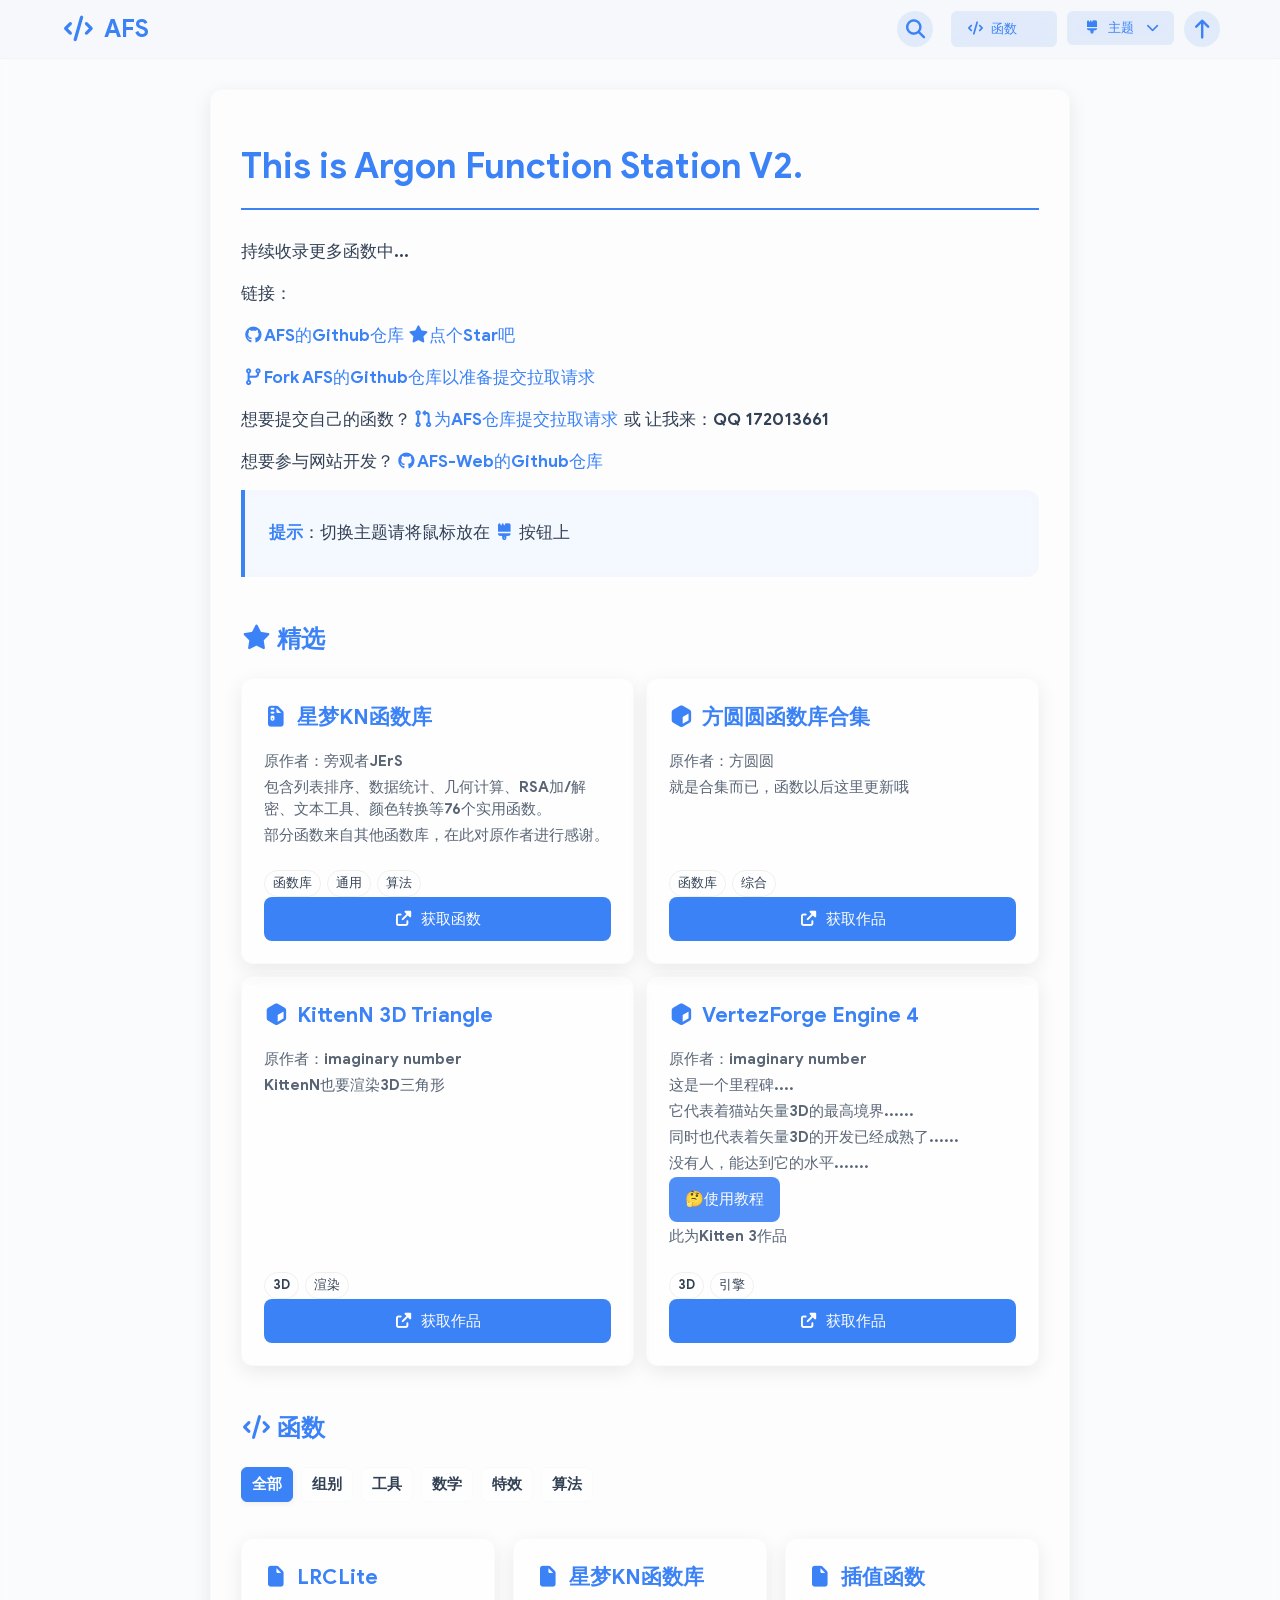
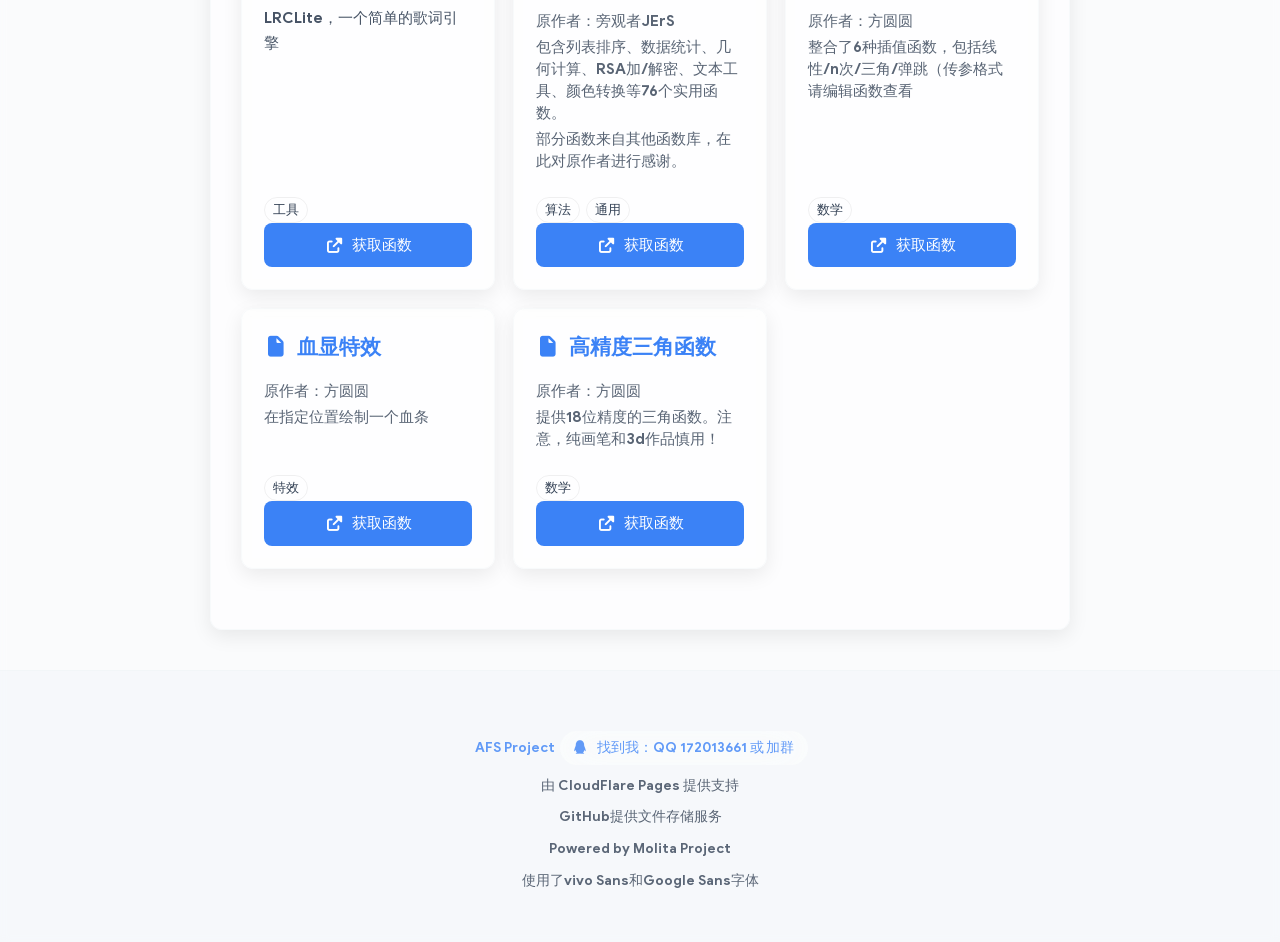
==== commit f0daa10f: "现在页脚的AFS Project可以点击" ====
--- a/index.html
+++ b/index.html
@@ -173,7 +173,7 @@
     <!-- 页脚 -->
     <footer>
         <div class="container">
-            <p>AFS Project</p>
+            <a href="https://github.com/mifongjvav/AFS-Web/">AFS Project</a>
             <div class="contact">
                 <i class="fab fa-qq"></i>
                 <span>找到我：QQ 172013661 或<a href="https://qm.qq.com/q/L2PsISMCeA">加群</a></span>
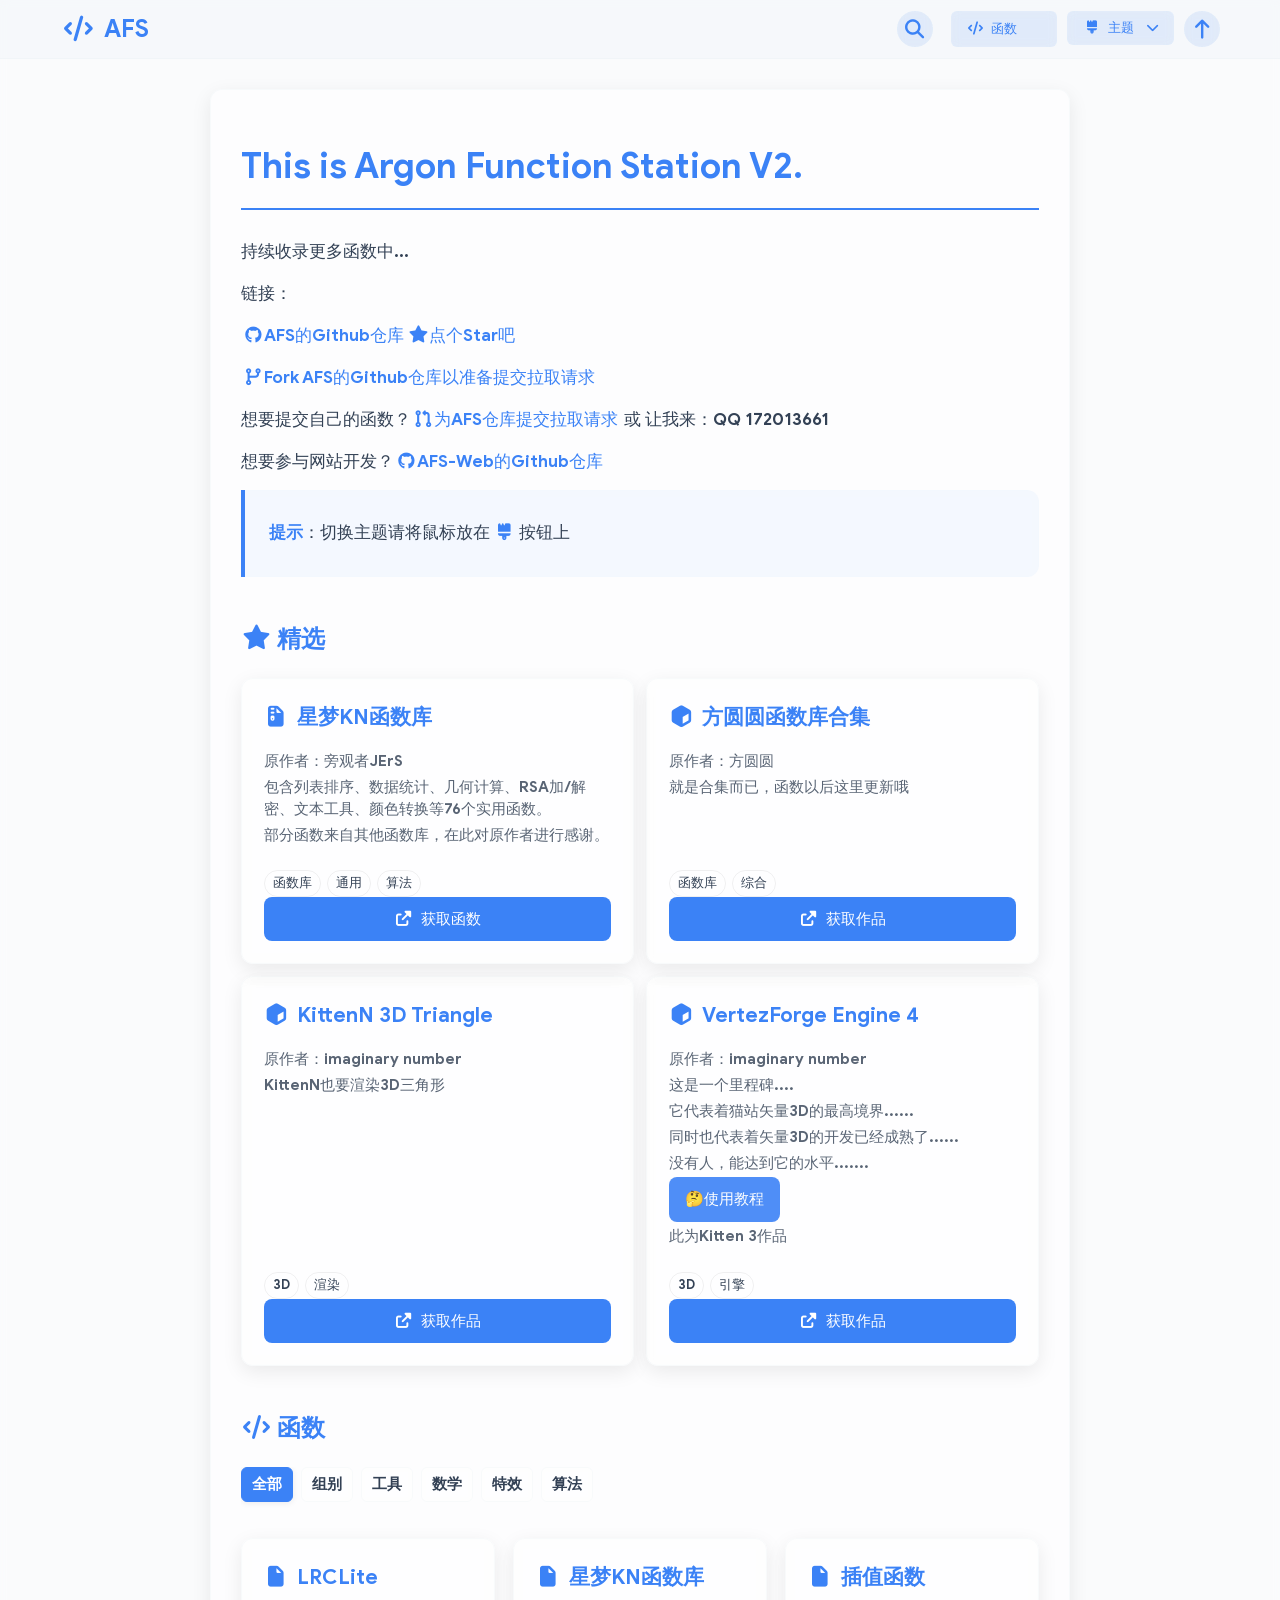
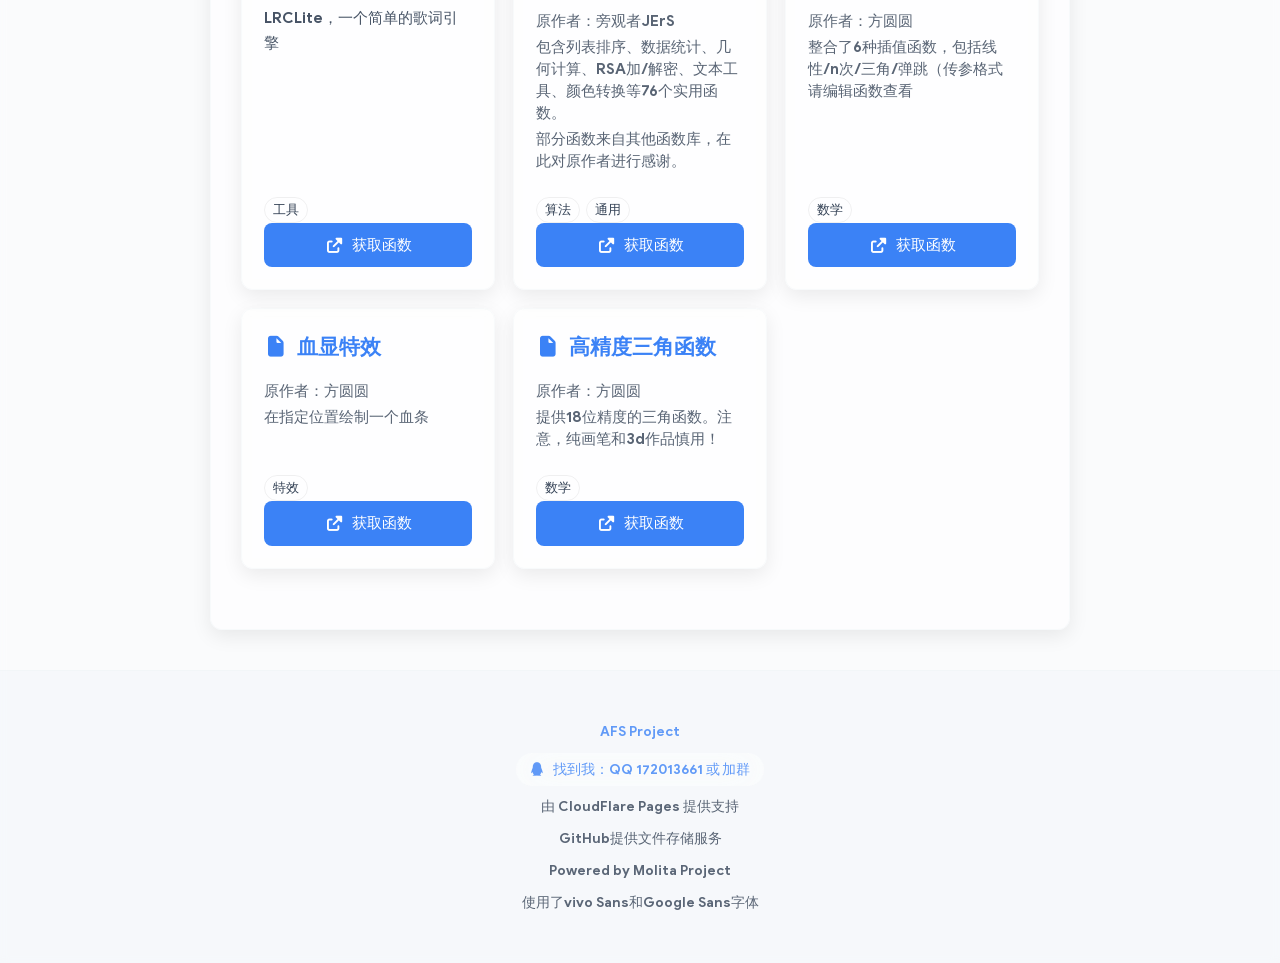
==== commit 0392f41d: "修复布局" ====
--- a/index.html
+++ b/index.html
@@ -173,7 +173,7 @@
     <!-- 页脚 -->
     <footer>
         <div class="container">
-            <a href="https://github.com/mifongjvav/AFS-Web/">AFS Project</a>
+            <p><a href="https://github.com/mifongjvav/AFS-Web/">AFS Project</a></p>
             <div class="contact">
                 <i class="fab fa-qq"></i>
                 <span>找到我：QQ 172013661 或<a href="https://qm.qq.com/q/L2PsISMCeA">加群</a></span>
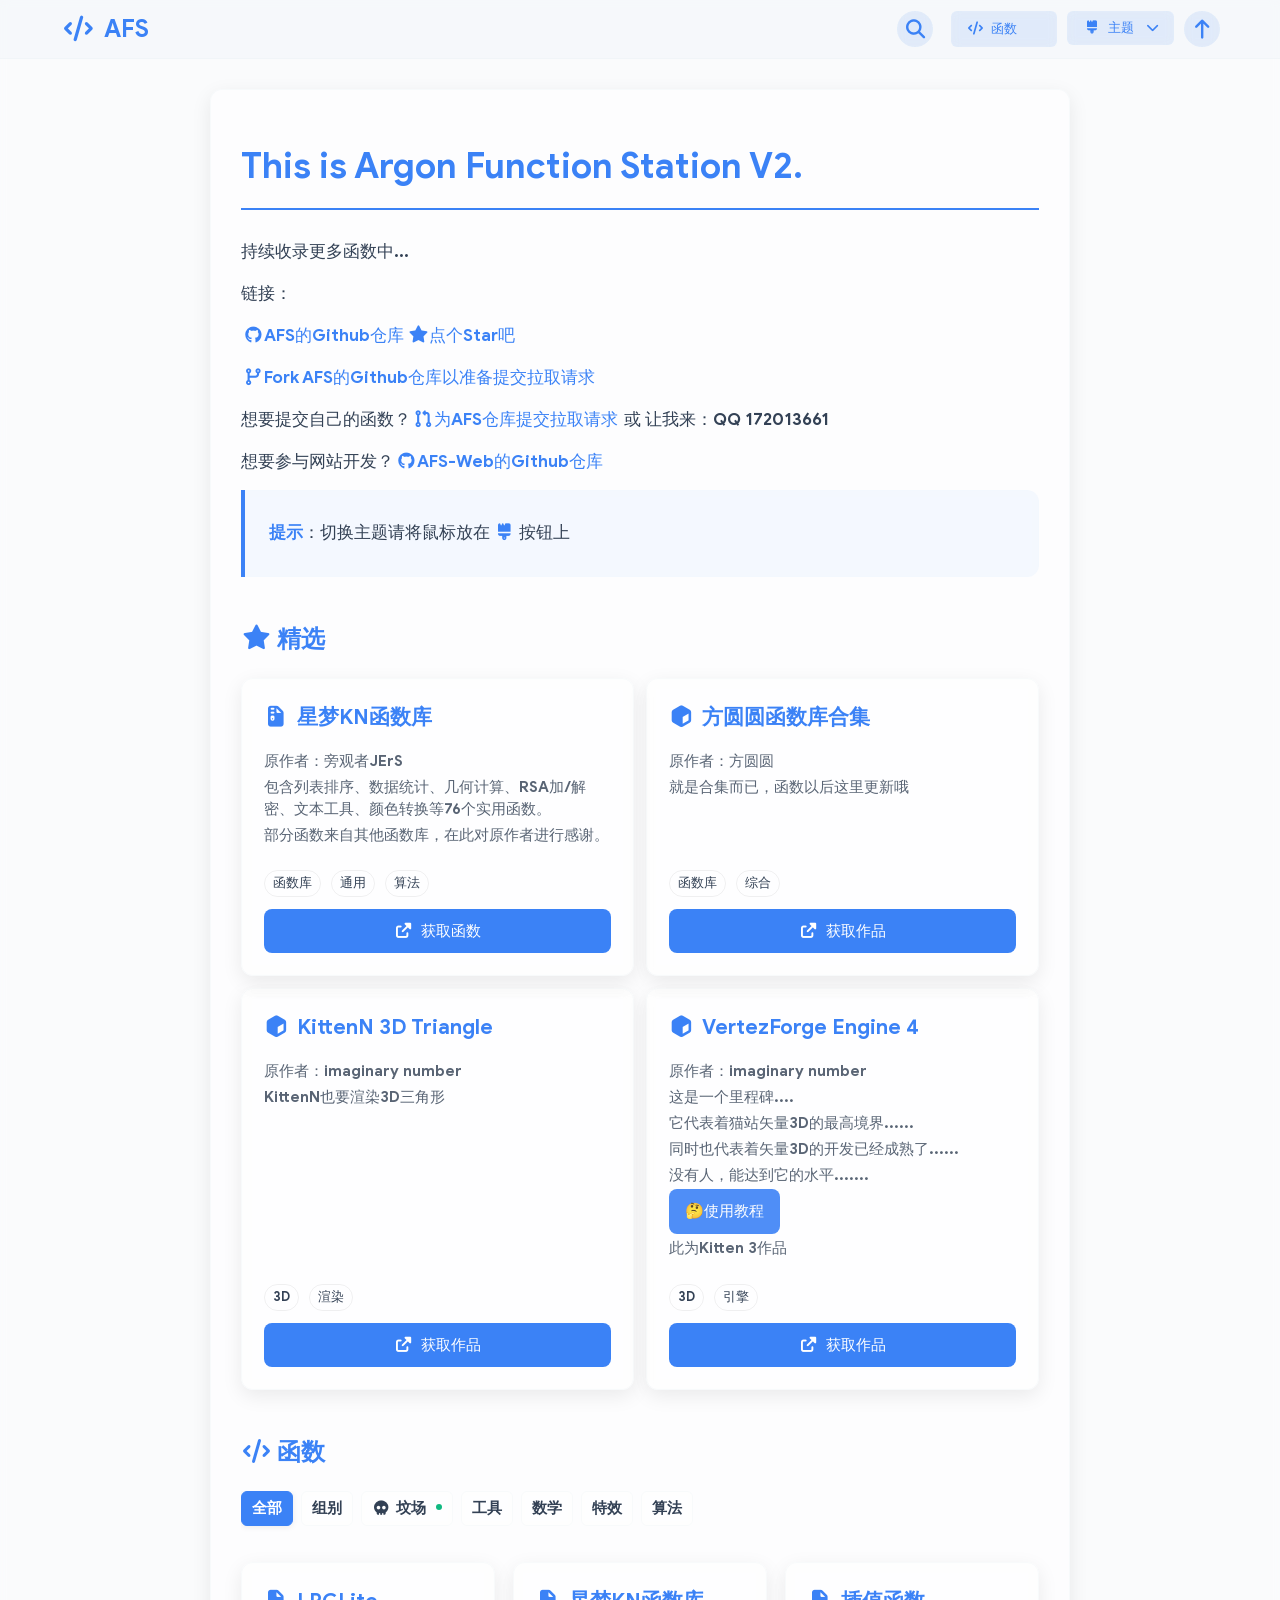
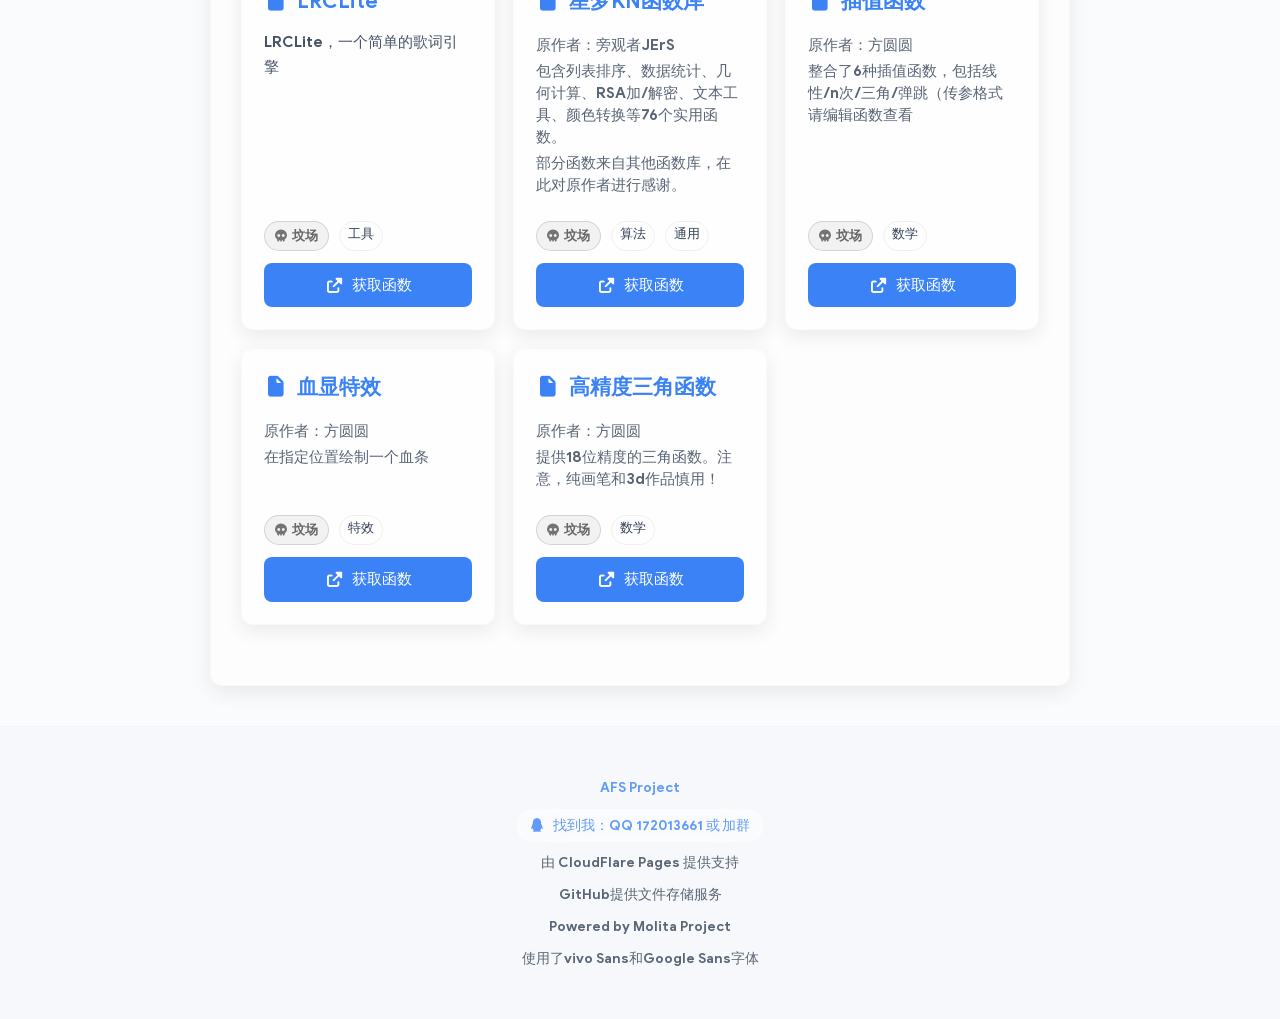
==== commit 1bcc9fa8: "更新标签图标" ====
--- a/index.html
+++ b/index.html
@@ -59,8 +59,8 @@
             <div class="noscript-content">
                 <i class="fas fa-triangle-exclamation noscript-icon"></i>
                 <p>
-                    咦？你是不是禁用了 JavaScript？AFS 需要使用 JavaScript 来正常运行哇，<br>
-                    请在 DevTools 中关闭「停用 JavaScript」选项并刷新
+                    咦？你是禁用了 JavaScript，还是浏览器不支持呢？AFS 需要使用 JavaScript 来正常运行哇，<br>
+                    请在 DevTools 中关闭「停用 JavaScript」选项并刷新 或 更换支持 JavaScript ES2017 的现代浏览器
                 </p>
             </div>
         </div>
--- a/css/style.css
+++ b/css/style.css
@@ -2554,4 +2554,365 @@
 
 #browser-unsupported-mask[hidden] {
     display: none !important;
+}
+
+/* ====== 特殊标签样式 ====== */
+
+/* 特殊标签基础样式 */
+.special-tag {
+    font-weight: 600;
+    border-width: 1.5px;
+    padding: 4px 10px 4px 8px;
+    display: inline-flex;
+    align-items: center;
+    gap: 4px;
+    position: relative;
+    overflow: hidden;
+}
+
+/* 特殊标签图标 */
+.tag-icon {
+    font-size: 0.75rem;
+    opacity: 0.9;
+}
+
+/* 特殊标签悬停效果 */
+.special-tag:hover {
+    transform: translateY(-2px);
+    box-shadow: 0 4px 8px rgba(0, 0, 0, 0.15);
+    z-index: 1;
+}
+
+/* 各特殊标签颜色 */
+.special-tag-坟场 {
+    background-color: rgba(136, 136, 136, 0.1);
+    color: #666;
+    border-color: rgba(136, 136, 136, 0.3);
+}
+
+.special-tag-制作中 {
+    background-color: rgba(255, 140, 0, 0.1);
+    color: #cc7000;
+    border-color: rgba(255, 140, 0, 0.3);
+}
+
+.special-tag-待定 {
+    background-color: rgba(255, 215, 0, 0.1);
+    color: #b39700;
+    border-color: rgba(255, 215, 0, 0.3);
+}
+
+.special-tag-过审 {
+    background-color: rgba(59, 130, 246, 0.1);
+    color: #2563eb;
+    border-color: rgba(59, 130, 246, 0.3);
+}
+
+.special-tag-上架 {
+    background-color: rgba(16, 185, 129, 0.1);
+    color: #059669;
+    border-color: rgba(16, 185, 129, 0.3);
+}
+
+.special-tag-用户喜爱 {
+    background-color: rgba(236, 72, 153, 0.1);
+    color: #db2777;
+    border-color: rgba(236, 72, 153, 0.3);
+}
+
+/* 深色模式下的特殊标签 */
+[data-theme="dark"] .special-tag-坟场 {
+    background-color: rgba(136, 136, 136, 0.2);
+    color: #aaa;
+    border-color: rgba(136, 136, 136, 0.4);
+}
+
+[data-theme="dark"] .special-tag-制作中 {
+    background-color: rgba(255, 140, 0, 0.2);
+    color: #ffa500;
+    border-color: rgba(255, 140, 0, 0.4);
+}
+
+[data-theme="dark"] .special-tag-待定 {
+    background-color: rgba(255, 215, 0, 0.2);
+    color: #ffd700;
+    border-color: rgba(255, 215, 0, 0.4);
+}
+
+[data-theme="dark"] .special-tag-过审 {
+    background-color: rgba(59, 130, 246, 0.2);
+    color: #60a5fa;
+    border-color: rgba(59, 130, 246, 0.4);
+}
+
+[data-theme="dark"] .special-tag-上架 {
+    background-color: rgba(16, 185, 129, 0.2);
+    color: #34d399;
+    border-color: rgba(16, 185, 129, 0.4);
+}
+
+[data-theme="dark"] .special-tag-用户喜爱 {
+    background-color: rgba(236, 72, 153, 0.2);
+    color: #f472b6;
+    border-color: rgba(236, 72, 153, 0.4);
+}
+
+/* 现代黑主题下的特殊标签 */
+[data-color-theme="modern-black"] .special-tag-坟场 {
+    background-color: rgba(136, 136, 136, 0.15);
+    border-color: rgba(136, 136, 136, 0.4);
+}
+
+[data-color-theme="modern-black"] .special-tag-制作中 {
+    background-color: rgba(255, 140, 0, 0.15);
+    border-color: rgba(255, 140, 0, 0.4);
+}
+
+[data-color-theme="modern-black"] .special-tag-待定 {
+    background-color: rgba(255, 215, 0, 0.15);
+    border-color: rgba(255, 215, 0, 0.4);
+}
+
+[data-color-theme="modern-black"] .special-tag-过审 {
+    background-color: rgba(59, 130, 246, 0.15);
+    border-color: rgba(59, 130, 246, 0.4);
+}
+
+[data-color-theme="modern-black"] .special-tag-上架 {
+    background-color: rgba(16, 185, 129, 0.15);
+    border-color: rgba(16, 185, 129, 0.4);
+}
+
+[data-color-theme="modern-black"] .special-tag-用户喜爱 {
+    background-color: rgba(236, 72, 153, 0.15);
+    border-color: rgba(236, 72, 153, 0.4);
+}
+
+/* 分类栏中的特殊标签按钮 */
+.special-tag-button {
+    font-weight: 600;
+    position: relative;
+    display: inline-flex;
+    align-items: center;
+    gap: 6px;
+}
+
+/* 特殊标签按钮激活状态样式 */
+.special-tag-button[data-special-tag="坟场"].active {
+    background-color: #888888 !important;
+    color: white !important;
+    border-color: #888888 !important;
+}
+
+.special-tag-button[data-special-tag="制作中"].active {
+    background-color: #FF8C00 !important;
+    color: white !important;
+    border-color: #FF8C00 !important;
+}
+
+.special-tag-button[data-special-tag="待定"].active {
+    background-color: #FFD700 !important;
+    color: #333 !important;
+    border-color: #FFD700 !important;
+}
+
+.special-tag-button[data-special-tag="过审"].active {
+    background-color: #3b82f6 !important;
+    color: white !important;
+    border-color: #3b82f6 !important;
+}
+
+.special-tag-button[data-special-tag="上架"].active {
+    background-color: #10B981 !important;
+    color: white !important;
+    border-color: #10B981 !important;
+}
+
+.special-tag-button[data-special-tag="用户喜爱"].active {
+    background-color: #EC4899 !important;
+    color: white !important;
+    border-color: #EC4899 !important;
+}
+
+/* 特殊标签按钮悬停效果 */
+.special-tag-button:hover {
+    transform: translateY(-1px);
+}
+
+/* 特殊标签按钮图标 */
+.special-tag-button i {
+    font-size: 0.9rem;
+}
+
+/* 卡片上特殊标签的排列顺序 */
+.resource-card .resource-tags {
+    display: flex;
+    flex-wrap: wrap;
+    gap: 4px;
+    margin-bottom: 12px;
+}
+
+/* 确保特殊标签在卡片中显示在前面 */
+.resource-card .special-tag {
+    order: -1;
+}
+
+/* 响应式调整 */
+@media (max-width: 768px) {
+    .special-tag {
+        padding: 3px 8px 3px 6px;
+        font-size: 0.75rem;
+    }
+
+    .special-tag-button {
+        padding: 4px 8px;
+        font-size: 0.85rem;
+    }
+
+    .special-tag-button i {
+        font-size: 0.8rem;
+    }
+}
+
+/* ====== 默认特殊标签设置样式 ====== */
+
+/* 默认标签容器 */
+.default-tag-container {
+    padding: 12px 20px;
+    border-top: 1px solid var(--border-color);
+    border-bottom: 1px solid var(--border-color);
+}
+
+/* 默认标签选项 */
+.default-tag-option {
+    position: relative;
+    transition: all 0.2s ease;
+    box-shadow: 0 2px 4px rgba(0, 0, 0, 0.1);
+}
+
+.default-tag-option:hover {
+    transform: translateY(-2px);
+    box-shadow: 0 4px 8px rgba(0, 0, 0, 0.15);
+}
+
+.default-tag-option.selected {
+    transform: scale(1.1);
+    box-shadow: 0 0 0 2px var(--primary-color), 0 4px 8px rgba(0, 0, 0, 0.15);
+}
+
+/* 默认标签选中标记 */
+.default-tag-check {
+    display: flex;
+    align-items: center;
+    justify-content: center;
+    width: 100%;
+    height: 100%;
+}
+
+/* 提示动画 */
+@keyframes slideInUp {
+    from {
+        transform: translateY(20px);
+        opacity: 0;
+    }
+
+    to {
+        transform: translateY(0);
+        opacity: 1;
+    }
+}
+
+@keyframes fadeOut {
+    from {
+        opacity: 1;
+    }
+
+    to {
+        opacity: 0;
+    }
+}
+
+/* 深色模式适配 */
+[data-theme="dark"] .default-tag-container {
+    border-color: rgba(255, 255, 255, 0.1);
+}
+
+[data-theme="dark"] .default-tag-option {
+    box-shadow: 0 2px 4px rgba(0, 0, 0, 0.3);
+}
+
+[data-theme="dark"] .default-tag-option:hover {
+    box-shadow: 0 4px 8px rgba(0, 0, 0, 0.4);
+}
+
+/* 现代黑主题适配 */
+[data-color-theme="modern-black"] .default-tag-container {
+    border-color: rgba(51, 51, 51, 0.2);
+}
+
+[data-theme="dark"][data-color-theme="modern-black"] .default-tag-container {
+    border-color: rgba(241, 245, 249, 0.1);
+}
+
+/* 响应式调整 */
+@media (max-width: 768px) {
+    .default-tag-option {
+        width: 22px;
+        height: 22px;
+    }
+
+    .default-tag-option.selected {
+        transform: scale(1.05);
+    }
+}
+
+/* ====== 默认标签指示器样式 ====== */
+
+/* 默认标签指示器 */
+.default-tag-indicator {
+    display: inline-block;
+    width: 6px;
+    height: 6px;
+    background: var(--primary-color);
+    border-radius: 50%;
+    margin-left: 4px;
+    position: relative;
+    top: -1px;
+    animation: pulse 2s infinite;
+}
+
+@keyframes pulse {
+    0% {
+        opacity: 0.6;
+        transform: scale(0.8);
+    }
+
+    50% {
+        opacity: 1;
+        transform: scale(1.1);
+    }
+
+    100% {
+        opacity: 0.6;
+        transform: scale(0.8);
+    }
+}
+
+/* 分类按钮中的默认标签指示器 */
+.category-button .default-tag-indicator {
+    background: #10B981;
+}
+
+/* 深色模式适配 */
+[data-theme="dark"] .default-tag-indicator {
+    background: #34d399;
+}
+
+/* 现代黑主题适配 */
+[data-color-theme="modern-black"] .default-tag-indicator {
+    background: #0ea5a3;
+}
+
+[data-theme="dark"][data-color-theme="modern-black"] .default-tag-indicator {
+    background: #14b8a6;
 }
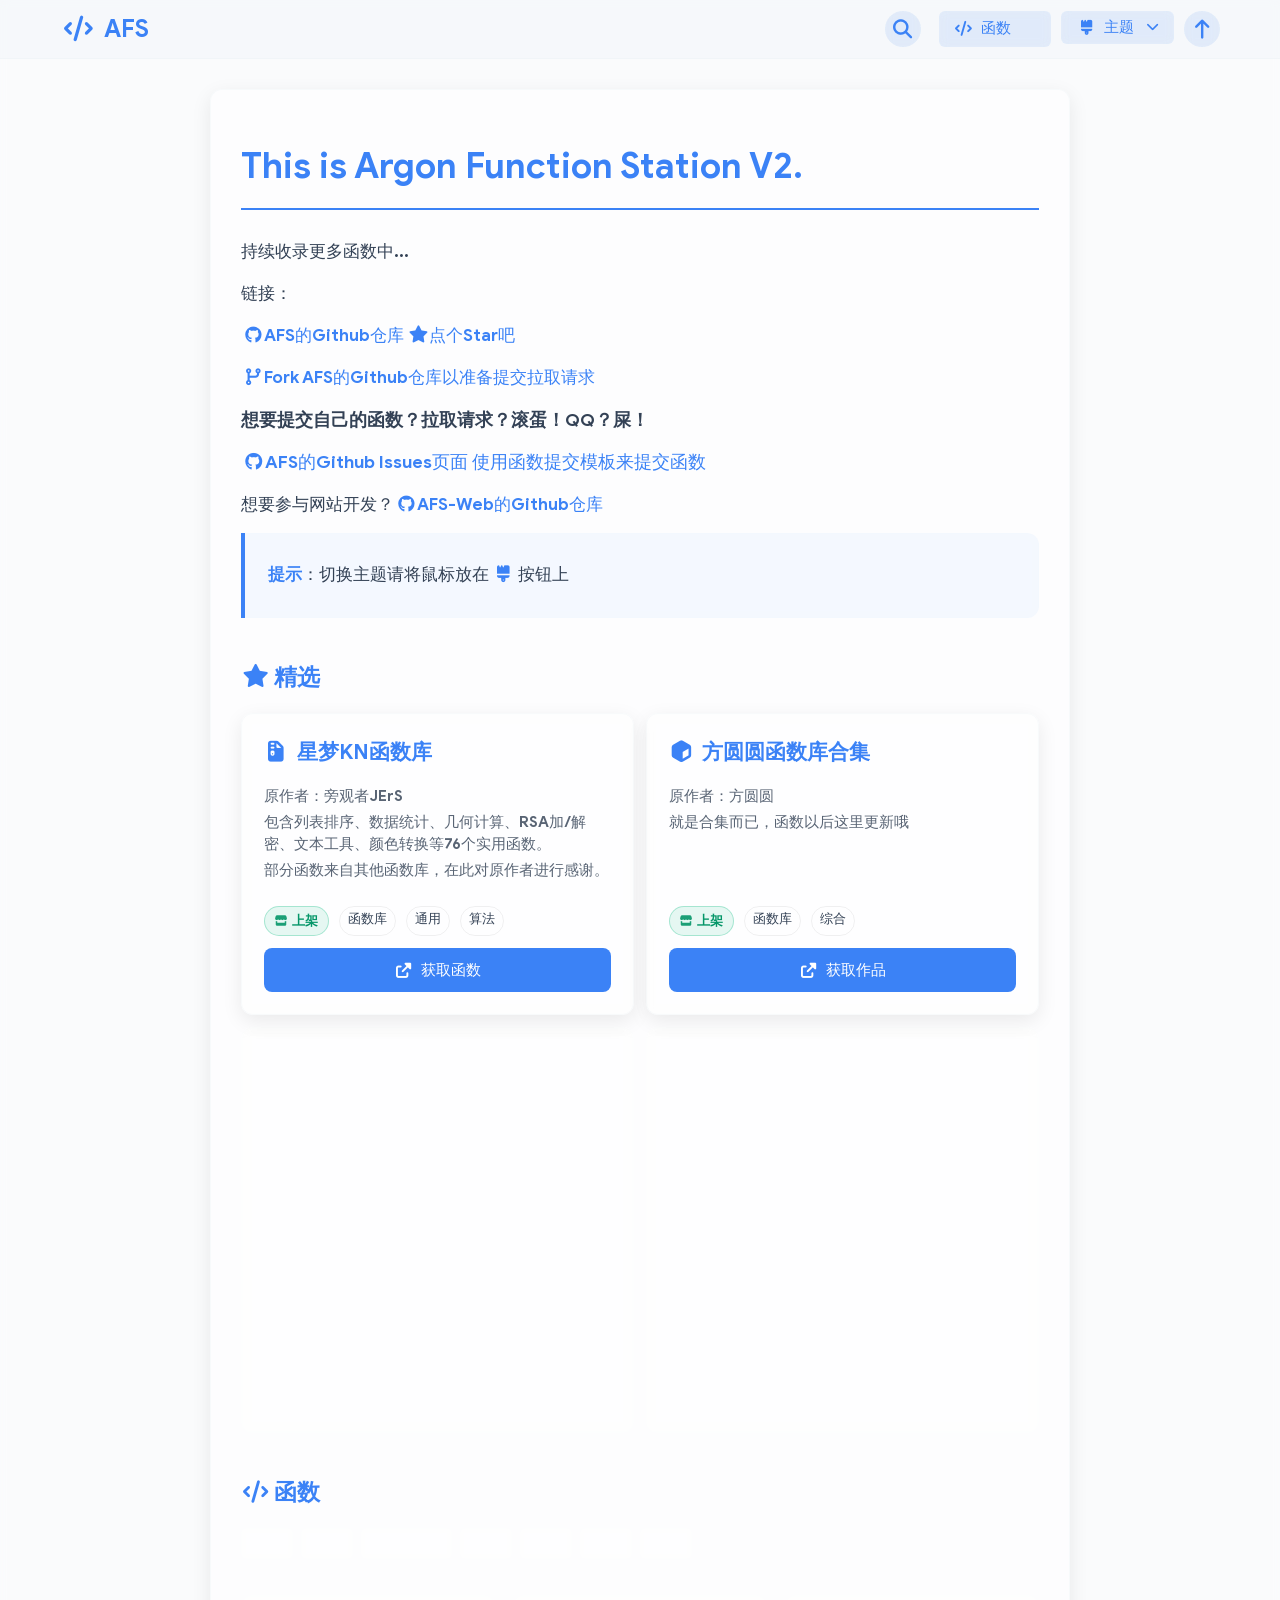
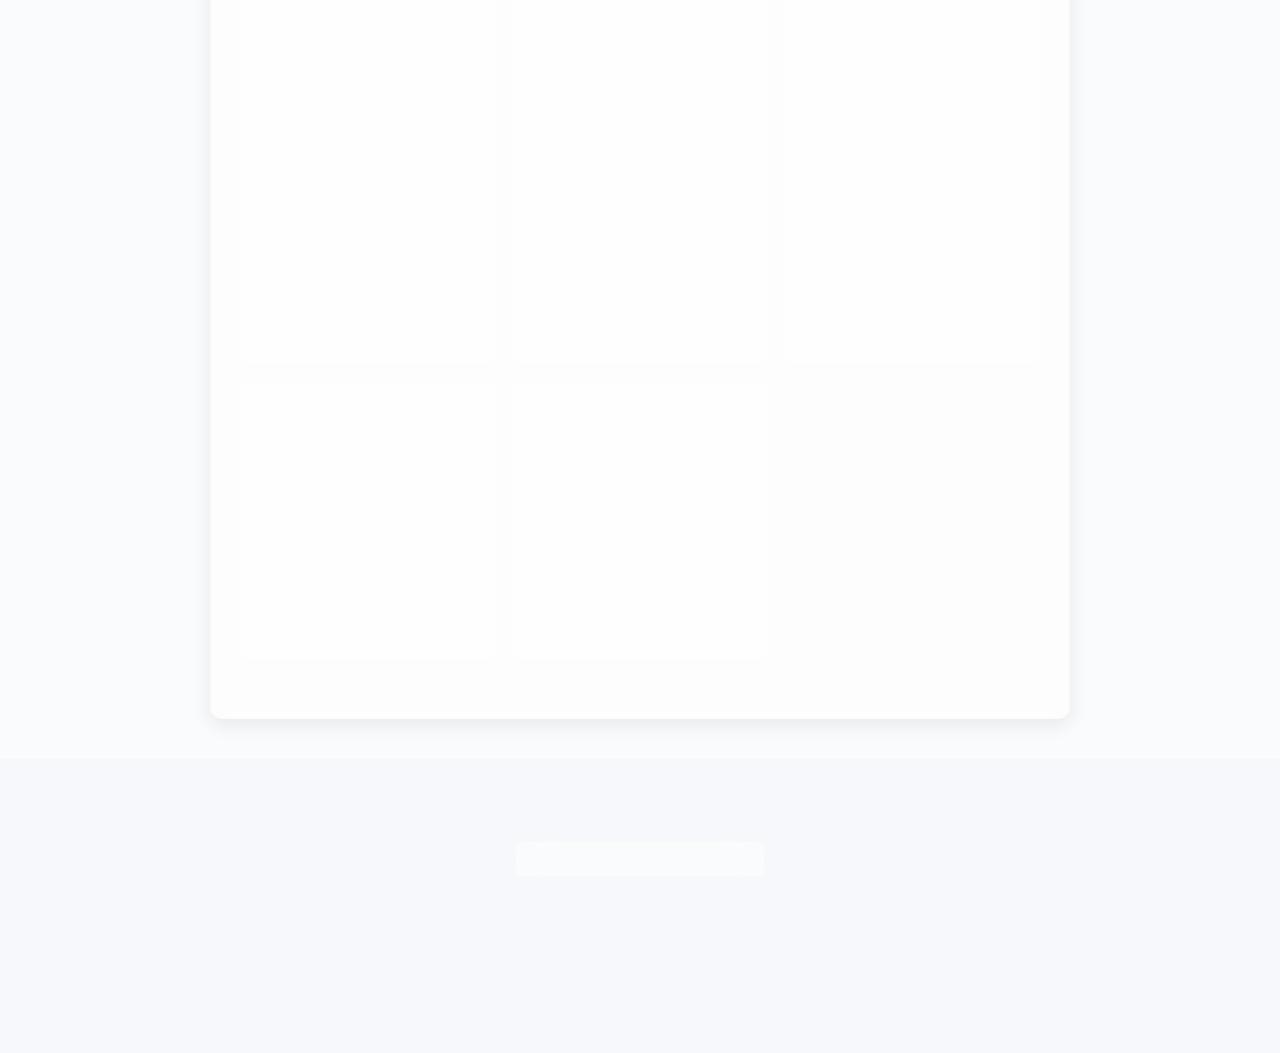
==== commit d46e728e: "优化css" ====
--- a/index.html
+++ b/index.html
@@ -10,12 +10,14 @@
     <meta name="keywords" content="codemao, Codemao, 编程猫, AFS" />
     <title>AFS</title>
     <link rel="icon" href="logo.svg" />
+    <link rel="stylesheet" href="css/mdui.min.css" />
     <link rel="stylesheet" href="css/style.css" />
     <link rel="stylesheet" href="css/font/font.css" />
     <link rel="stylesheet" href="css/font-awesome-7.1.0-all.min.css" />
     <script src="js/marked.min.js"></script>
     <script src="js/markdown.js"></script>
     <script src="js/title.js"></script>
+    <script src="js/mdui.min.js"></script>
     <script>
         (function () {
             function cssVariablesSupported() {
@@ -87,13 +89,13 @@
     <!-- 导航栏 -->
     <nav>
         <div class="nav-container">
-            <a href="index.html" class="brand">
+            <a href="index.html" class="brand mdui-ripple">
                 <i class="fas fa-code"></i>
                 <span>AFS</span>
             </a>
             <div class="nav-buttons">
                 <div class="nav-search" id="nav-search">
-                    <button class="theme-toggle" id="search-toggle" aria-label="打开搜索">
+                    <button class="theme-toggle mdui-ripple" id="search-toggle" aria-label="打开搜索">
                         <i class="fas fa-search"></i>
                     </button>
                     <div class="search-wrapper" id="search-wrapper" aria-hidden="true">
@@ -104,12 +106,12 @@
                         </button>
                     </div>
                 </div>
-                <button class="nav-button" id="scroll-to-resources">
+                <button class="nav-button mdui-ripple" id="scroll-to-resources">
                     <i class="fas fa-code"></i>
                     <span>函数</span>
                 </button>
                 <div class="dropdown">
-                    <button class="nav-button dropdown-toggle">
+                    <button class="nav-button dropdown-toggle mdui-ripple">
                         <i class="fas fa-brush"></i>
                         <span>主题</span>
                         <i class="fas fa-chevron-down dropdown-arrow"></i>
@@ -117,30 +119,30 @@
                     <div class="dropdown-menu">
                         <div class="theme-mode-container"
                             style="padding: 12px 20px; border-bottom: 1px solid var(--border-color);">
-                            <div class="theme-mode-option" id="follow-system-theme">
+                            <div class="theme-mode-option mdui-ripple" id="follow-system-theme">
                                 <i class="fas fa-check theme-mode-check"></i>
                                 <span>跟随系统</span>
                             </div>
-                            <div class="theme-mode-option" id="light-theme">
+                            <div class="theme-mode-option mdui-ripple" id="light-theme">
                                 <i class="fas fa-check theme-mode-check"></i>
                                 <span>浅色模式</span>
                             </div>
-                            <div class="theme-mode-option" id="dark-theme">
+                            <div class="theme-mode-option mdui-ripple" id="dark-theme">
                                 <i class="fas fa-check theme-mode-check"></i>
                                 <span>深色模式</span>
                             </div>
                         </div>
                         <div class="theme-switch-container" style="display: flex; gap: 10px; padding: 12px 20px;">
-                            <div class="theme-option blue active" data-color-theme="blue">
+                            <div class="theme-option blue active mdui-ripple" data-color-theme="blue">
                                 <i class="fas fa-check"></i>
                             </div>
-                            <div class="theme-option modern-black" data-color-theme="modern-black">
+                            <div class="theme-option modern-black mdui-ripple" data-color-theme="modern-black">
                                 <i class="fas fa-check"></i>
                             </div>
                         </div>
                     </div>
                 </div>
-                <button class="back-to-top-nav" id="back-to-top-nav">
+                <button class="back-to-top-nav mdui-ripple" id="back-to-top-nav">
                     <i class="fas fa-arrow-up"></i>
                 </button>
             </div>
--- a/css/style.css
+++ b/css/style.css
@@ -284,6 +284,7 @@
 }
 
 .brand {
+    border-radius: 5px;
     font-weight: 700;
     font-size: 1.5rem;
     color: var(--primary-color);
@@ -1163,8 +1164,10 @@
 /* 分类组显示时的状态 */
 .category-group:not([style*="display: none"]) {
     animation: fadeInUp 0.4s ease-out forwards;
-    max-height: 2000px;
-    /* 足够大的值容纳内容 */
+    /* 取消固定 max-height（动画时可能会被使用，但显示完成后要允许自然高度） */
+    max-height: none !important;
+    /* 允许元素向下撑开页面（不会重叠页脚） */
+    overflow: visible !important;
     opacity: 1;
     transform: scaleY(1) translateY(0);
 }
@@ -2772,147 +2775,4 @@
     .special-tag-button i {
         font-size: 0.8rem;
     }
-}
-
-/* ====== 默认特殊标签设置样式 ====== */
-
-/* 默认标签容器 */
-.default-tag-container {
-    padding: 12px 20px;
-    border-top: 1px solid var(--border-color);
-    border-bottom: 1px solid var(--border-color);
-}
-
-/* 默认标签选项 */
-.default-tag-option {
-    position: relative;
-    transition: all 0.2s ease;
-    box-shadow: 0 2px 4px rgba(0, 0, 0, 0.1);
-}
-
-.default-tag-option:hover {
-    transform: translateY(-2px);
-    box-shadow: 0 4px 8px rgba(0, 0, 0, 0.15);
-}
-
-.default-tag-option.selected {
-    transform: scale(1.1);
-    box-shadow: 0 0 0 2px var(--primary-color), 0 4px 8px rgba(0, 0, 0, 0.15);
-}
-
-/* 默认标签选中标记 */
-.default-tag-check {
-    display: flex;
-    align-items: center;
-    justify-content: center;
-    width: 100%;
-    height: 100%;
-}
-
-/* 提示动画 */
-@keyframes slideInUp {
-    from {
-        transform: translateY(20px);
-        opacity: 0;
-    }
-
-    to {
-        transform: translateY(0);
-        opacity: 1;
-    }
-}
-
-@keyframes fadeOut {
-    from {
-        opacity: 1;
-    }
-
-    to {
-        opacity: 0;
-    }
-}
-
-/* 深色模式适配 */
-[data-theme="dark"] .default-tag-container {
-    border-color: rgba(255, 255, 255, 0.1);
-}
-
-[data-theme="dark"] .default-tag-option {
-    box-shadow: 0 2px 4px rgba(0, 0, 0, 0.3);
-}
-
-[data-theme="dark"] .default-tag-option:hover {
-    box-shadow: 0 4px 8px rgba(0, 0, 0, 0.4);
-}
-
-/* 现代黑主题适配 */
-[data-color-theme="modern-black"] .default-tag-container {
-    border-color: rgba(51, 51, 51, 0.2);
-}
-
-[data-theme="dark"][data-color-theme="modern-black"] .default-tag-container {
-    border-color: rgba(241, 245, 249, 0.1);
-}
-
-/* 响应式调整 */
-@media (max-width: 768px) {
-    .default-tag-option {
-        width: 22px;
-        height: 22px;
-    }
-
-    .default-tag-option.selected {
-        transform: scale(1.05);
-    }
-}
-
-/* ====== 默认标签指示器样式 ====== */
-
-/* 默认标签指示器 */
-.default-tag-indicator {
-    display: inline-block;
-    width: 6px;
-    height: 6px;
-    background: var(--primary-color);
-    border-radius: 50%;
-    margin-left: 4px;
-    position: relative;
-    top: -1px;
-    animation: pulse 2s infinite;
-}
-
-@keyframes pulse {
-    0% {
-        opacity: 0.6;
-        transform: scale(0.8);
-    }
-
-    50% {
-        opacity: 1;
-        transform: scale(1.1);
-    }
-
-    100% {
-        opacity: 0.6;
-        transform: scale(0.8);
-    }
-}
-
-/* 分类按钮中的默认标签指示器 */
-.category-button .default-tag-indicator {
-    background: #10B981;
-}
-
-/* 深色模式适配 */
-[data-theme="dark"] .default-tag-indicator {
-    background: #34d399;
-}
-
-/* 现代黑主题适配 */
-[data-color-theme="modern-black"] .default-tag-indicator {
-    background: #0ea5a3;
-}
-
-[data-theme="dark"][data-color-theme="modern-black"] .default-tag-indicator {
-    background: #14b8a6;
 }
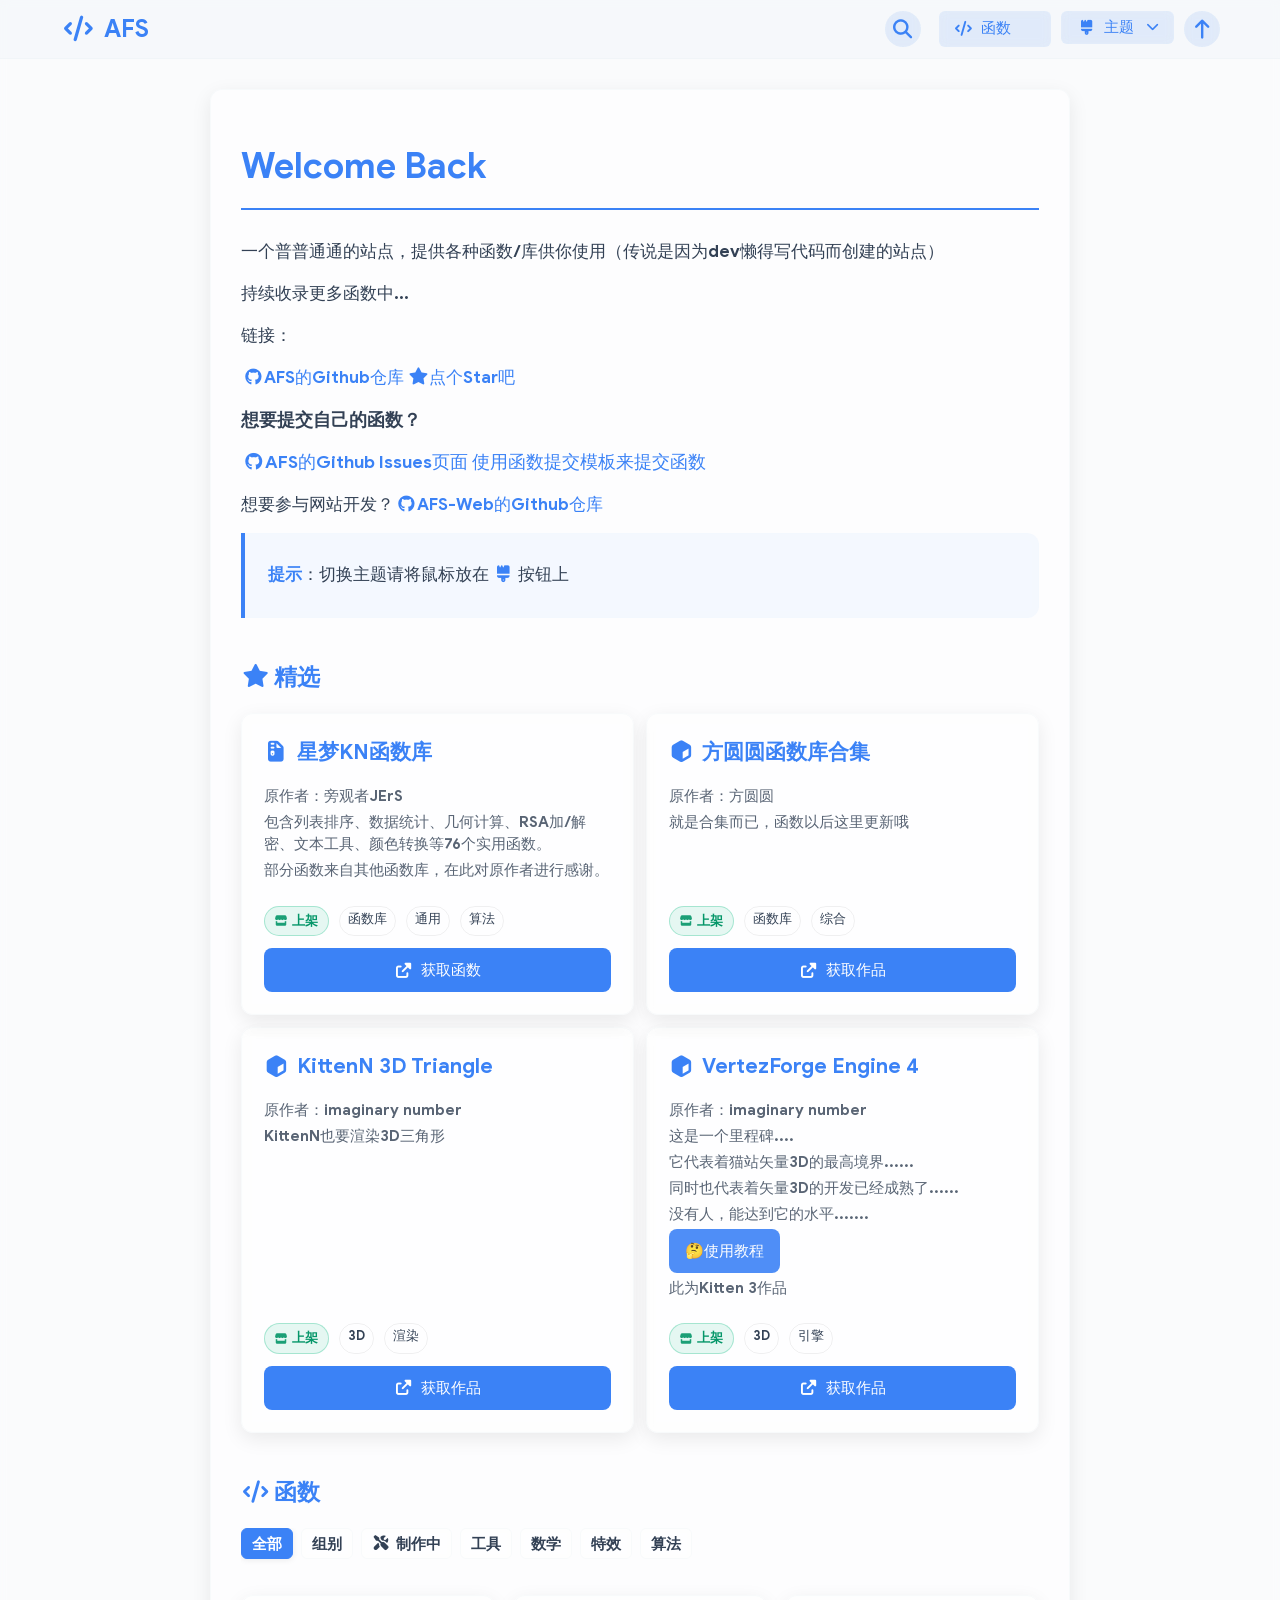
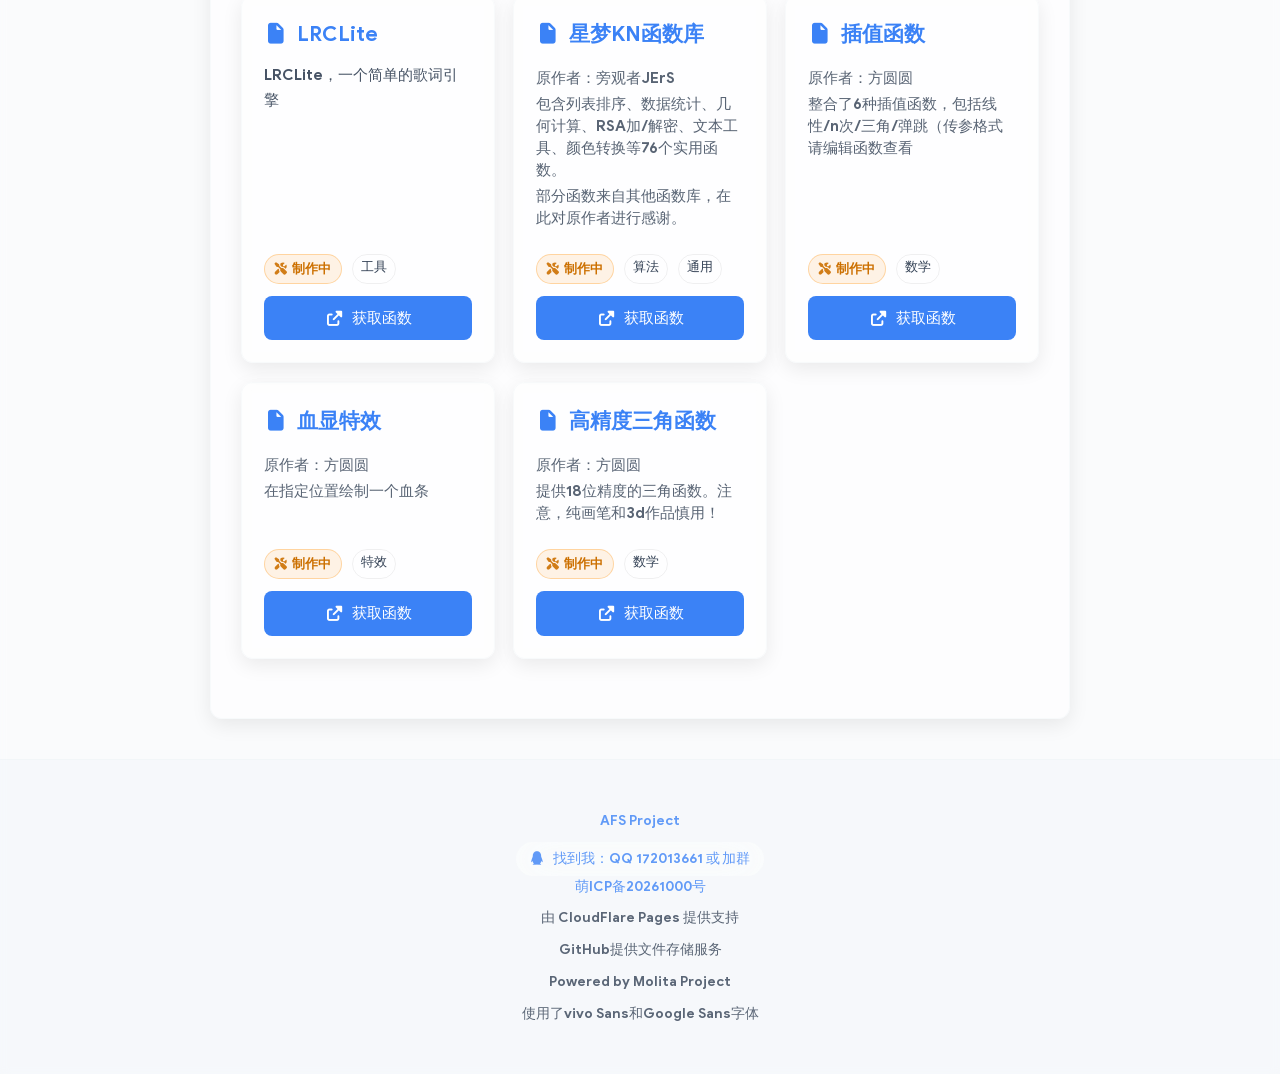
==== commit baa30dc1: "更改内容" ====
--- a/index.html
+++ b/index.html
@@ -5,9 +5,9 @@
     <meta charset="UTF-8" />
     <meta name="viewport" content="width=device-width, initial-scale=1.0" />
     <meta name="application-name" content="AFS" />
-    <meta name="description" content="  各种函数" />
+    <meta name="description" content="一个普普通通的站点，提供各种函数/库供你使用（传说是因为dev懒得写代码而创建的站点）" />
     <meta name="author" content="Argon" />
-    <meta name="keywords" content="codemao, Codemao, 编程猫, AFS" />
+    <meta name="keywords" content="AFS" />
     <title>AFS</title>
     <link rel="icon" href="logo.svg" />
     <link rel="stylesheet" href="css/mdui.min.css" />
@@ -180,6 +180,7 @@
                 <i class="fab fa-qq"></i>
                 <span>找到我：QQ 172013661 或<a href="https://qm.qq.com/q/L2PsISMCeA">加群</a></span>
             </div>
+            <p><a href="https://icp.gov.moe/?keyword=20261000" target="_blank">萌ICP备20261000号</a></p>
             <p style="margin-top: 10px;">由 CloudFlare Pages 提供支持</p>
             <p style="margin-top: 10px;"> GitHub提供文件存储服务</p>
             <p style="margin-top: 10px;">Powered by Molita Project</p>
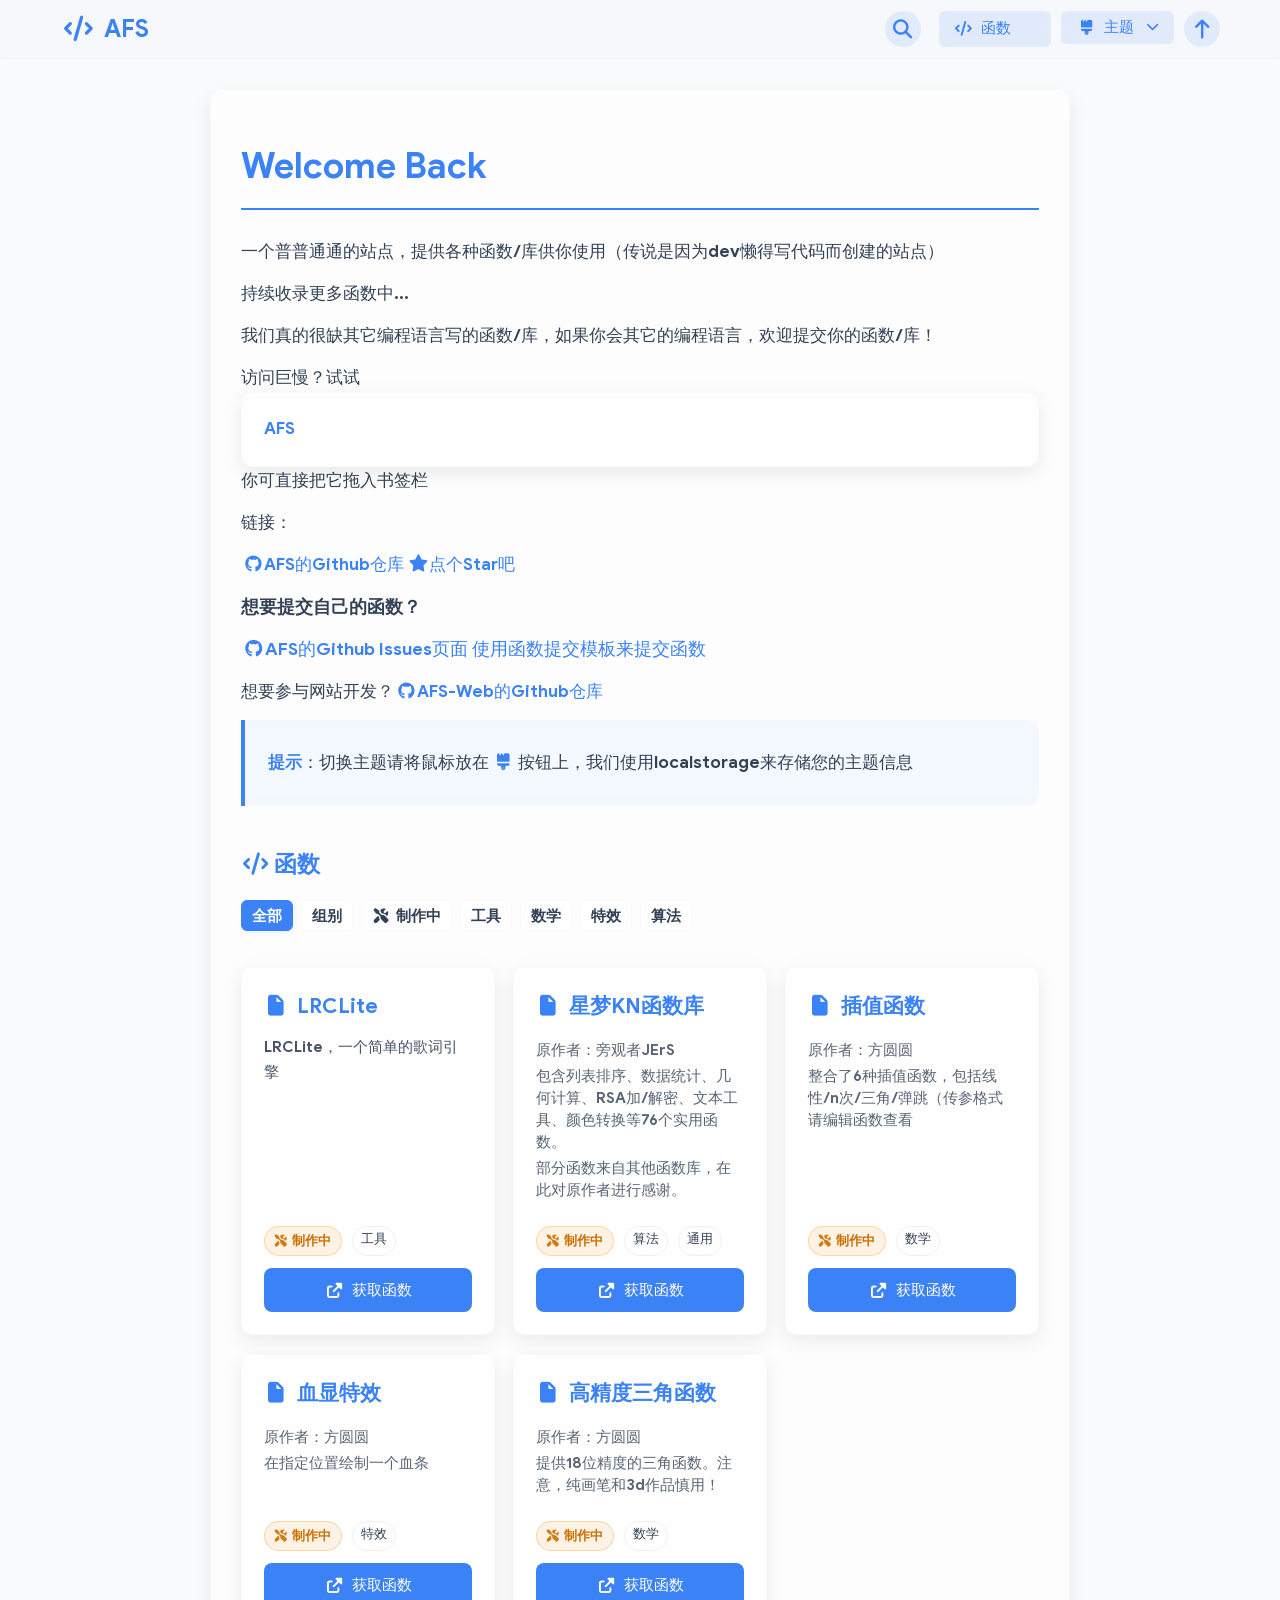
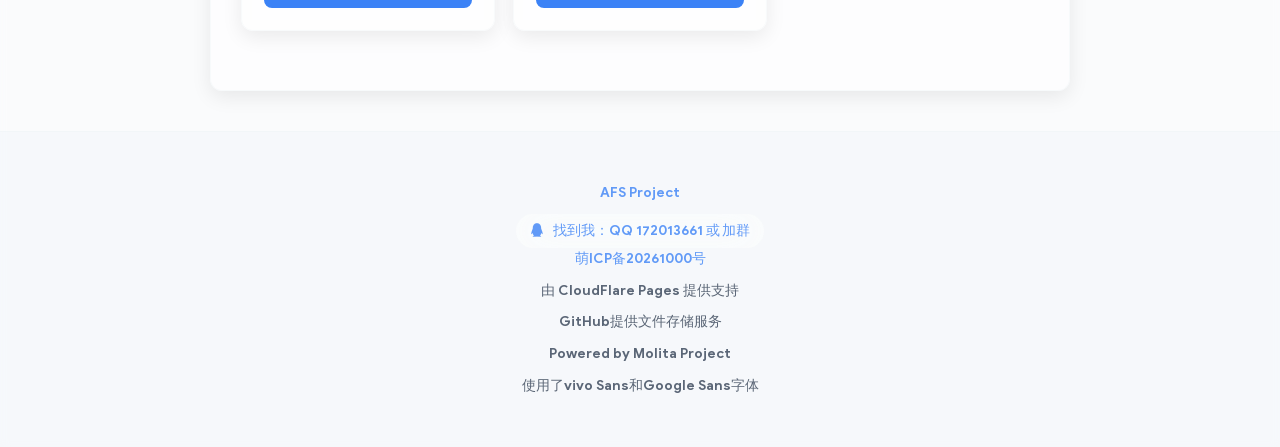
==== commit 577abf51: "更改内容" ====
--- a/index.html
+++ b/index.html
@@ -153,13 +153,6 @@
         <div class="card">
             <article id="markdown-content"></article>
 
-            <h2 style="margin-top: 1.8em; margin-bottom: 0.8em; color: var(--primary-color);">
-                <i class="fas fa-star"></i> 精选
-            </h2>
-
-            <!-- 精选区（由 script.js 渲染） -->
-            <div id="featured-container" class="featured-section"></div>
-
             <h2 id="resources-section" style="margin-top: 1.8em; margin-bottom: 0.8em; color: var(--primary-color);">
                 <i class="fas fa-code"></i> 函数
             </h2>
